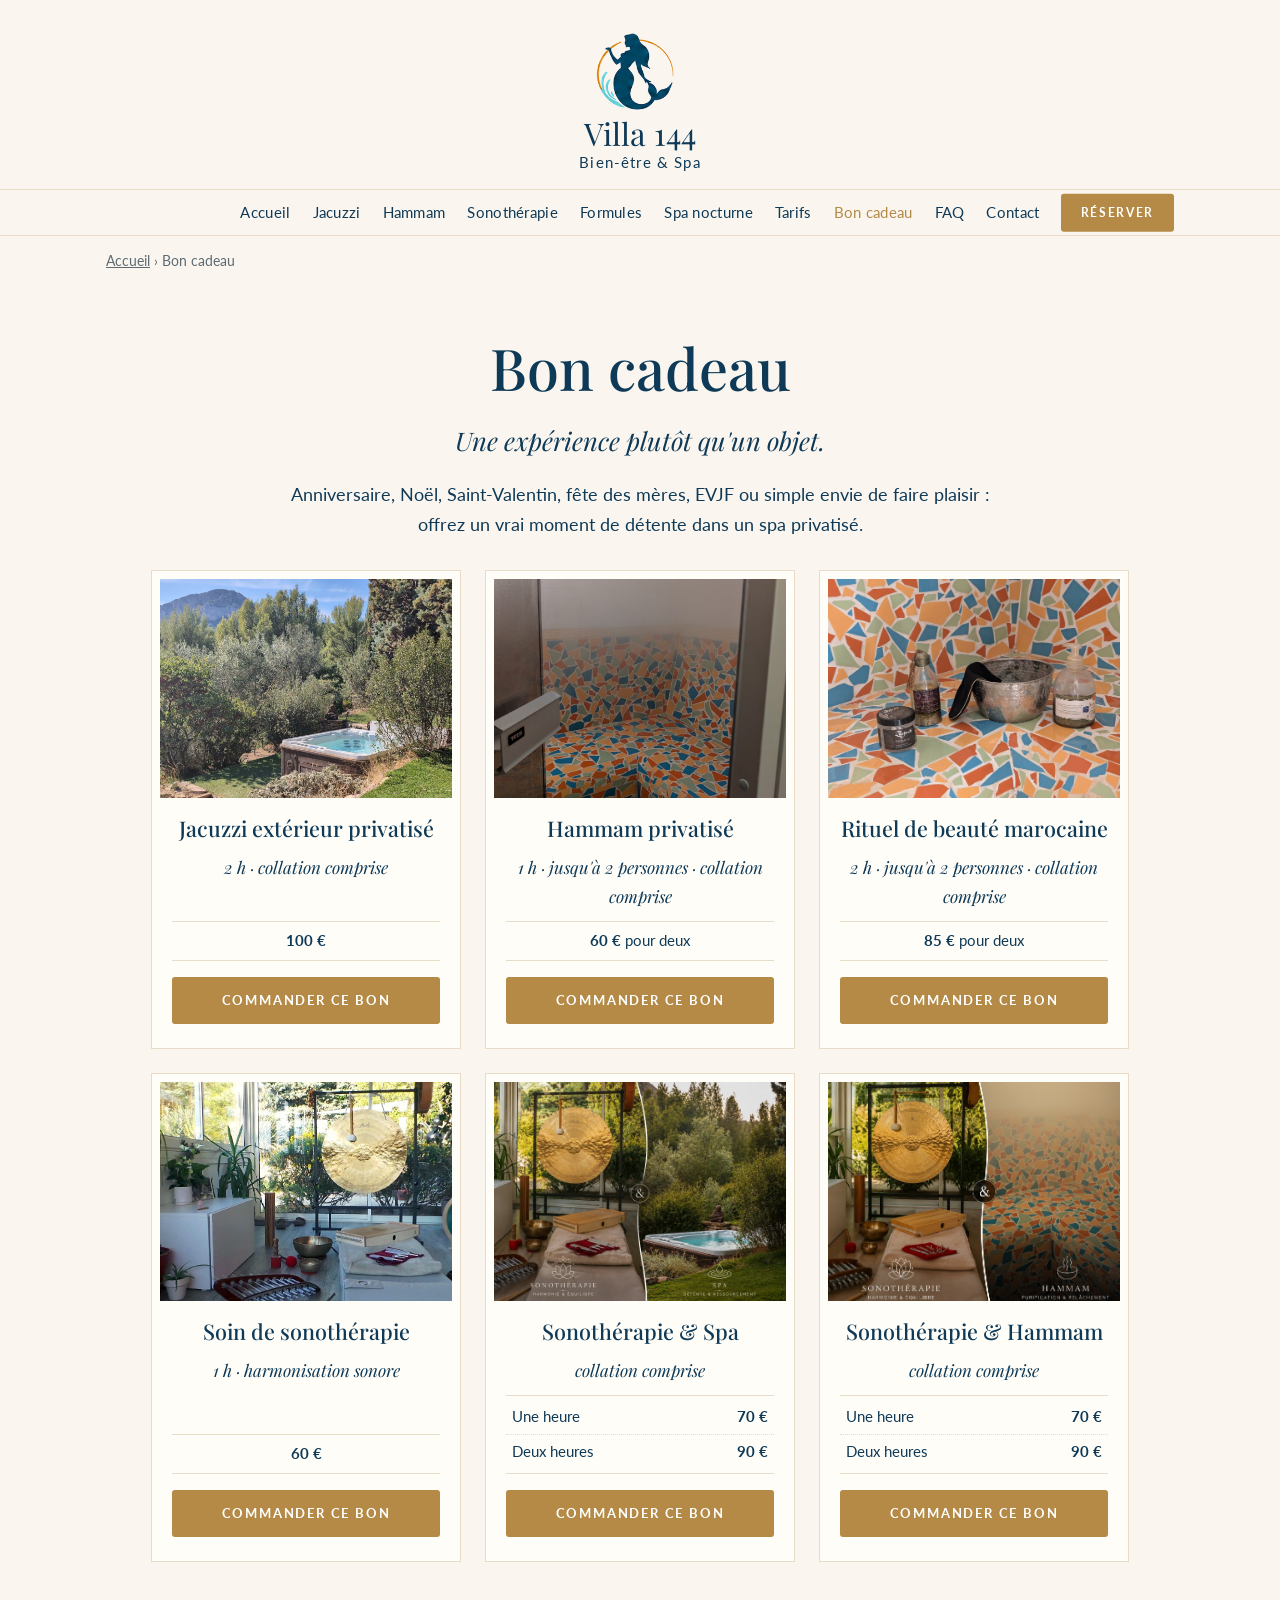
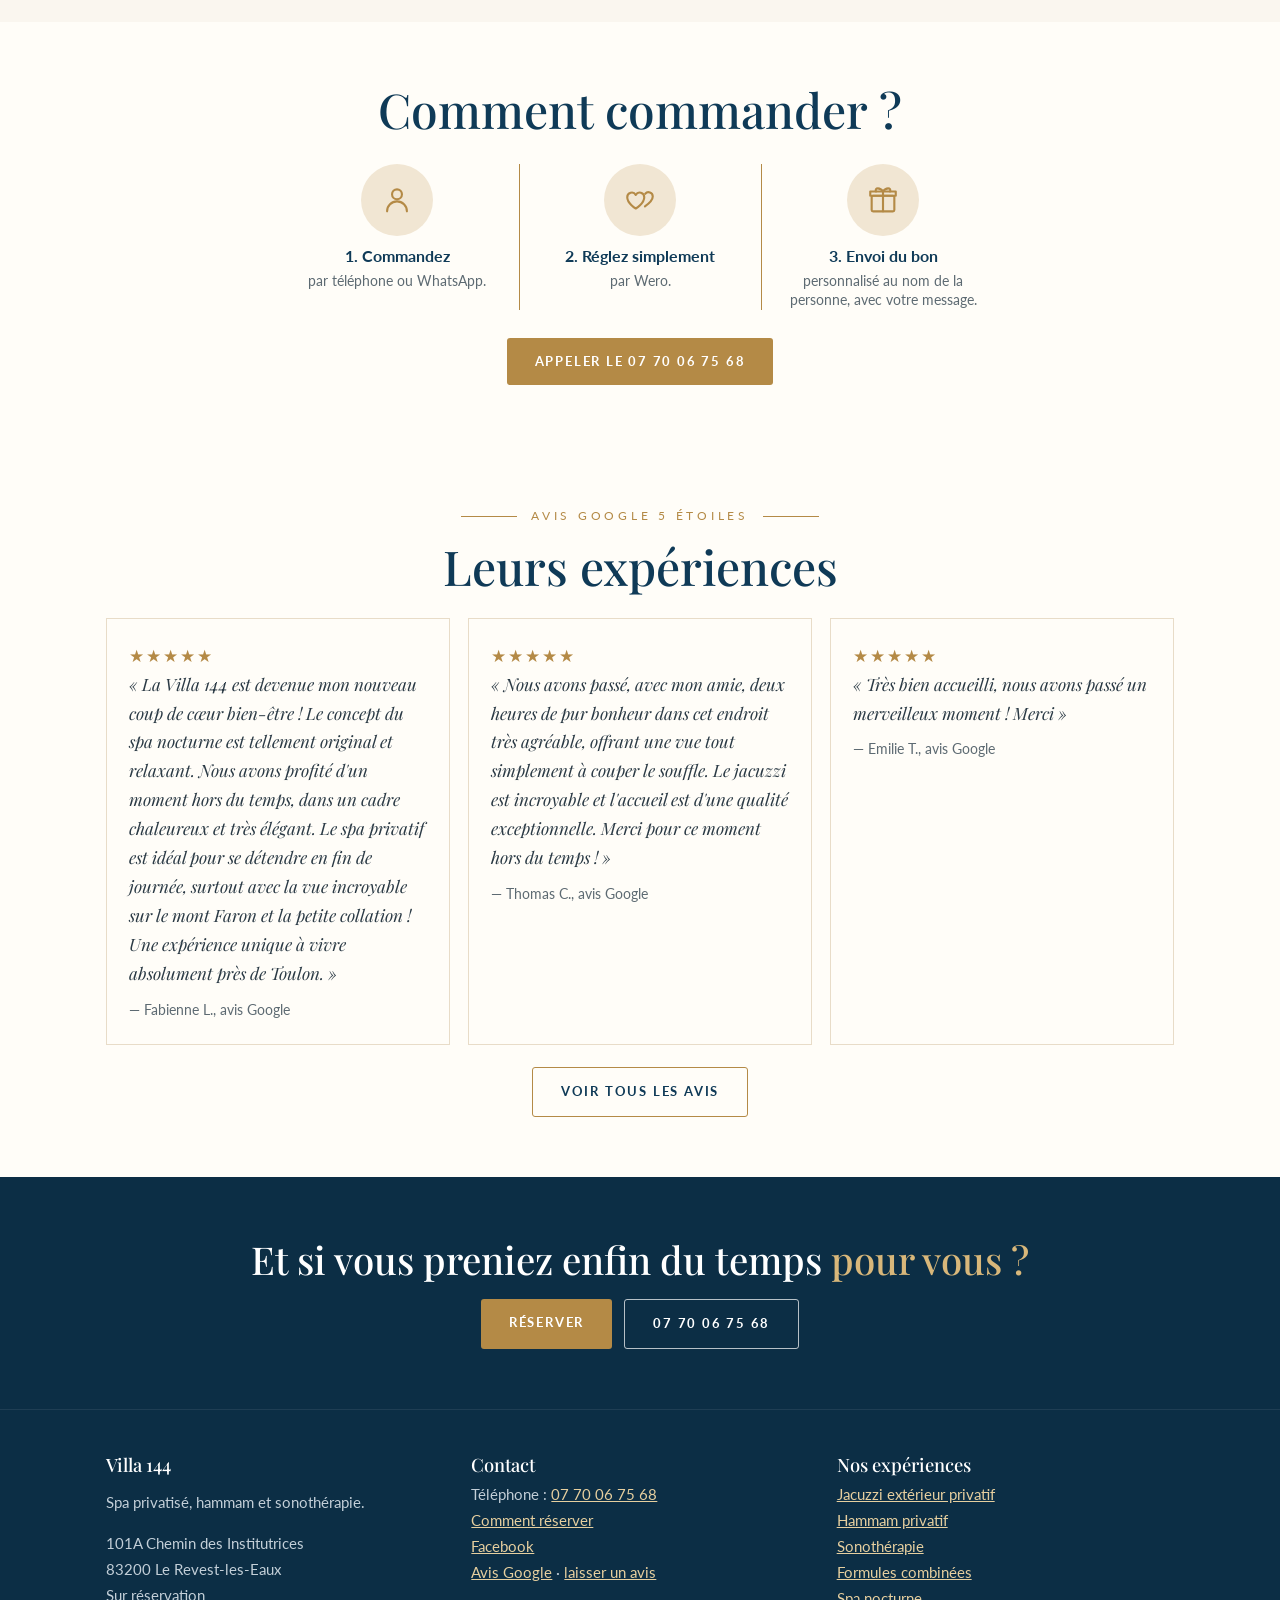
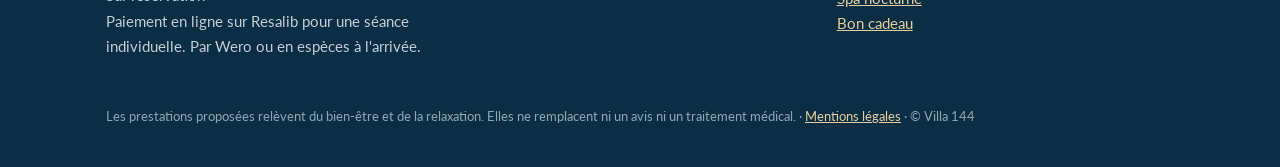
==== bons-cadeaux.html @ b460f34f "Add files via upload" ====
<!doctype html>
<html lang="fr">
<head>
<meta charset="utf-8">
<meta name="viewport" content="width=device-width, initial-scale=1">
<title>Bon cadeau spa privatif, jacuzzi & sonothérapie près de Toulon | Villa 144</title>
<meta name="description" content="Offrez un bon cadeau Villa 144 près de Toulon : jacuzzi privatisé 100 €, hammam 60 €, rituel de beauté marocaine 85 €, soin de sonothérapie 60 €, formules sonothérapie et spa ou hammam 70 € et 90 €. Idéal pour un anniversaire, Noël, la fête des mères ou un EVJF.">
<link rel="canonical" href="https://www.villa144.com/bons-cadeaux.html">
<meta property="og:type" content="website">
<meta property="og:locale" content="fr_FR">
<meta property="og:site_name" content="Villa 144">
<meta property="og:title" content="Bon cadeau spa privatif, jacuzzi & sonothérapie près de Toulon | Villa 144">
<meta property="og:description" content="Offrez un bon cadeau Villa 144 près de Toulon : jacuzzi privatisé 100 €, hammam 60 €, rituel de beauté marocaine 85 €, soin de sonothérapie 60 €, formules sonothérapie et spa ou hammam 70 € et 90 €. Idéal pour un anniversaire, Noël, la fête des mères ou un EVJF.">
<meta property="og:url" content="https://www.villa144.com/bons-cadeaux.html">
<meta property="og:image" content="https://www.villa144.com/jacuzzi-jardin-revest-les-eaux.jpg">
<link rel="icon" type="image/png" href="/logo-villa144.png">
<link rel="preconnect" href="https://fonts.googleapis.com">
<link rel="preconnect" href="https://fonts.gstatic.com" crossorigin>
<link href="https://fonts.googleapis.com/css2?family=Lato:wght@400;700&family=Playfair+Display:ital,wght@0,500;1,500&display=swap" rel="stylesheet">
<link rel="stylesheet" href="/style.css?v=5">
<script type="application/ld+json">
{
 "@type": "DaySpa",
 "@id": "https://www.villa144.com/#villa144",
 "name": "Villa 144",
 "alternateName": "Villa 144 Bien-être & Spa",
 "url": "https://www.villa144.com/",
 "logo": "https://www.villa144.com/logo-villa144.png",
 "image": [
  "https://www.villa144.com/jacuzzi-jardin-revest-les-eaux.jpg",
  "https://www.villa144.com/jacuzzi-exterieur-soleil.jpg",
  "https://www.villa144.com/spa-nocturne-tombee-de-la-nuit.jpg",
  "https://www.villa144.com/sonotherapie-bols-tibetains-gong-cristal.jpg",
  "https://www.villa144.com/hammam-ambiance-orientale-tajine.jpg"
 ],
 "description": "Spa privatisé près de Toulon : jacuzzi extérieur (jusqu'à 4 personnes), hammam (jusqu'à 2 personnes) et sonothérapie au Revest-les-Eaux, dans un jardin avec vue sur le mont Faron.",
 "telephone": "+33770067568",
 "priceRange": "60 € - 100 €",
 "paymentAccepted": "Carte bancaire (paiement en ligne via Resalib), Wero, Espèces",
 "currenciesAccepted": "EUR",
 "address": {
  "@type": "PostalAddress",
  "streetAddress": "101A Chemin des Institutrices",
  "addressLocality": "Le Revest-les-Eaux",
  "postalCode": "83200",
  "addressRegion": "Var",
  "addressCountry": "FR"
 },
 "areaServed": [
  "Le Revest-les-Eaux",
  "Toulon",
  "La Valette-du-Var",
  "La Garde",
  "La Seyne-sur-Mer",
  "Six-Fours-les-Plages",
  "Hyères",
  "Var"
 ],
 "founder": {
  "@type": "Person",
  "name": "Aline Thierry",
  "jobTitle": "Praticienne en sonothérapie"
 },
 "sameAs": [
  "https://www.resalib.fr/praticien/130999-aline-thierry-spa-le-revest-les-eaux",
  "https://www.facebook.com/villa144.var"
 ],
 "amenityFeature": [
  {
   "@type": "LocationFeatureSpecification",
   "name": "Jacuzzi extérieur privatif",
   "value": true
  },
  {
   "@type": "LocationFeatureSpecification",
   "name": "Hammam privatif",
   "value": true
  },
  {
   "@type": "LocationFeatureSpecification",
   "name": "Collation incluse",
   "value": true
  }
 ],
 "@context": "https://schema.org"
}
</script>
<script type="application/ld+json">
{
 "@context": "https://schema.org",
 "@type": "BreadcrumbList",
 "itemListElement": [
  {
   "@type": "ListItem",
   "position": 1,
   "name": "Accueil",
   "item": "https://www.villa144.com/"
  },
  {
   "@type": "ListItem",
   "position": 2,
   "name": "Bon cadeau",
   "item": "https://www.villa144.com/bons-cadeaux.html"
  }
 ]
}
</script>
</head>
<body>
<header class="site-header">
  <a class="brand" href="/"><img src="/logo-villa144.png" alt="Logo Villa 144" width="62" height="66"><span>Villa 144</span><small>Bien-être &amp; Spa</small></a>
</header>
<nav class="navbar" aria-label="Menu principal">
  <div class="wrap">
    <button class="menu-toggle" aria-expanded="false" aria-controls="menu">Menu</button>
    <ul class="menu" id="menu">
<li><a href="/">Accueil</a></li>
<li><a href="spa-privatif-jacuzzi-toulon.html">Jacuzzi</a></li>
<li><a href="hammam-privatif-toulon.html">Hammam</a></li>
<li><a href="sonotherapie-toulon.html">Sonothérapie</a></li>
<li><a href="formules-sonotherapie-spa.html">Formules</a></li>
<li><a href="spa-nocturne-toulon.html">Spa nocturne</a></li>
<li><a href="tarifs.html">Tarifs</a></li>
<li><a href="bons-cadeaux.html" aria-current="page">Bon cadeau</a></li>
<li><a href="faq.html">FAQ</a></li>
<li><a href="contact.html">Contact</a></li>
    </ul>
    <a class="btn nav-resa" href="contact.html#reservation">Réserver</a>
  </div>
</nav>
<div class="wrap breadcrumb"><a href="/">Accueil</a> › Bon cadeau</div>
<main>

<section>
  <div class="wrap center">
    <h1>Bon cadeau</h1>
    <p class="tagline">Une expérience plutôt qu'un objet.</p>
    <p class="lead">Anniversaire, Noël, Saint-Valentin, fête des mères, EVJF ou simple envie de faire plaisir : offrez un vrai moment de détente dans un spa privatisé.</p>
    <div class="gifts">
      <article class="card"><div class="img"><img src="jacuzzi-nature-mont-faron.jpg" alt="Bon cadeau Jacuzzi extérieur privatisé – Villa 144" loading="lazy" width="1500" height="844"></div>
        <div class="body"><h3>Jacuzzi extérieur privatisé</h3><p class="tag">2 h · collation comprise</p><div class="meta"><b>100 €</b></div><a class="btn" href="tel:+33770067568">Commander ce bon</a></div></article>
<article class="card"><div class="img"><img src="hammam-banc-mosaique-net.jpg" alt="Bon cadeau Hammam privatisé – Villa 144" loading="lazy" width="900" height="1200"></div>
        <div class="body"><h3>Hammam privatisé</h3><p class="tag">1 h · jusqu'à 2 personnes · collation comprise</p><div class="meta"><b>60 €</b> pour deux</div><a class="btn" href="tel:+33770067568">Commander ce bon</a></div></article>
<article class="card"><div class="img"><img src="hammam-rituel-beaute-mosaique.jpg" alt="Bon cadeau Rituel de beauté marocaine – Villa 144" loading="lazy" width="1400" height="1054"></div>
        <div class="body"><h3>Rituel de beauté marocaine</h3><p class="tag">2 h · jusqu'à 2 personnes · collation comprise</p><div class="meta"><b>85 €</b> pour deux</div><a class="btn" href="tel:+33770067568">Commander ce bon</a></div></article>
<article class="card"><div class="img"><img src="sonotherapie-instruments-gong-bols-toulon.jpg" alt="Bon cadeau Soin de sonothérapie – Villa 144" loading="lazy" width="995" height="584"></div>
        <div class="body"><h3>Soin de sonothérapie</h3><p class="tag">1 h · harmonisation sonore</p><div class="meta"><b>60 €</b></div><a class="btn" href="tel:+33770067568">Commander ce bon</a></div></article>
<article class="card"><div class="img"><img src="formule-sonotherapie-spa.jpg" alt="Bon cadeau Sonothérapie &amp; Spa – Villa 144" loading="lazy" width="1536" height="1024"></div>
        <div class="body"><h3>Sonothérapie &amp; Spa</h3><p class="tag">collation comprise</p><div class="gprice"><div><span>Une heure</span><b>70 €</b></div><div><span>Deux heures</span><b>90 €</b></div></div><a class="btn" href="tel:+33770067568">Commander ce bon</a></div></article>
<article class="card"><div class="img"><img src="formule-sonotherapie-hammam-mosaique.jpg" alt="Bon cadeau Sonothérapie &amp; Hammam – Villa 144" loading="lazy" width="1282" height="1024"></div>
        <div class="body"><h3>Sonothérapie &amp; Hammam</h3><p class="tag">collation comprise</p><div class="gprice"><div><span>Une heure</span><b>70 €</b></div><div><span>Deux heures</span><b>90 €</b></div></div><a class="btn" href="tel:+33770067568">Commander ce bon</a></div></article>
    </div>
  </div>
</section>
<section class="paper">
  <div class="wrap narrow center">
    <h2>Comment commander ?</h2>
    <div class="icons n3"><div><span class="ico"><svg viewBox="0 0 24 24" aria-hidden="true"><circle cx="12" cy="8" r="3.5"/><path d="M5 20a7 7 0 0 1 14 0"/></svg></span><b>1. Commandez</b><p>par téléphone ou WhatsApp.</p></div><div><span class="ico"><svg viewBox="0 0 24 24" aria-hidden="true"><path d="M9 18s-6-3.6-6-8a3.2 3.2 0 0 1 6-1.6A3.2 3.2 0 0 1 15 10c0 4.4-6 8-6 8z"/><path d="M15.5 16.5c2.5-1.8 5.5-4.2 5.5-7a3 3 0 0 0-5.3-1.9"/></svg></span><b>2. Réglez simplement</b><p>par Wero.</p></div><div><span class="ico"><svg viewBox="0 0 24 24" aria-hidden="true"><rect x="4" y="9" width="16" height="11" rx="1"/><path d="M3 9h18v-3H3zM12 6v14"/><path d="M12 6c-2-3-6-3-5 0M12 6c2-3 6-3 5 0"/></svg></span><b>3. Envoi du bon</b><p>personnalisé au nom de la personne, avec votre message.</p></div></div>
    <div class="actions" style="justify-content:center;margin-top:28px"><a class="btn" href="tel:+33770067568">Appeler le 07 70 06 75 68</a></div>
  </div>
</section>

<section class="paper">
  <div class="wrap center">
    <span class="eyebrow">Avis Google 5 étoiles</span>
    <h2 class="h2-one">Leurs expériences</h2>
    <div class="reviews" style="margin-top:24px;text-align:left">
<blockquote class="review"><div class="stars" aria-label="5 étoiles sur 5">★★★★★</div>« La Villa 144 est devenue mon nouveau coup de cœur bien-être ! Le concept du spa nocturne est tellement original et relaxant. Nous avons profité d'un moment hors du temps, dans un cadre chaleureux et très élégant. Le spa privatif est idéal pour se détendre en fin de journée, surtout avec la vue incroyable sur le mont Faron et la petite collation ! Une expérience unique à vivre absolument près de Toulon. »<cite>— Fabienne L., avis Google</cite></blockquote>
<blockquote class="review"><div class="stars" aria-label="5 étoiles sur 5">★★★★★</div>« Nous avons passé, avec mon amie, deux heures de pur bonheur dans cet endroit très agréable, offrant une vue tout simplement à couper le souffle. Le jacuzzi est incroyable et l'accueil est d'une qualité exceptionnelle. Merci pour ce moment hors du temps ! »<cite>— Thomas C., avis Google</cite></blockquote>
<blockquote class="review"><div class="stars" aria-label="5 étoiles sur 5">★★★★★</div>« Très bien accueilli, nous avons passé un merveilleux moment ! Merci »<cite>— Emilie T., avis Google</cite></blockquote>
    </div>
    <div class="actions" style="justify-content:center;margin-top:22px"><a class="btn outline" href="https://www.google.com/search?q=Villa+144+Le+Revest-les-Eaux+avis">Voir tous les avis</a></div>
  </div>
</section>

</main>
<section class="cta-band">
  <div class="wrap center">
    <h2>Et si vous preniez enfin du temps <em>pour vous ?</em></h2>
    <div class="actions" style="justify-content:center;margin-top:18px">
      <a class="btn" href="contact.html#reservation">Réserver</a>
      <a class="btn light" href="tel:+33770067568">07 70 06 75 68</a>
    </div>
  </div>
</section>
<footer>
  <div class="wrap">
    <div class="cols">
      <div>
        <h3>Villa 144</h3>
        <p>Spa privatisé, hammam et sonothérapie.</p>
        <p>101A Chemin des Institutrices<br>83200 Le Revest-les-Eaux<br>Sur réservation<br>Paiement en ligne sur Resalib pour une séance individuelle. Par Wero ou en espèces à l'arrivée.</p>
      </div>
      <div>
        <h3>Contact</h3>
        <ul>
          <li>Téléphone : <a href="tel:+33770067568">07 70 06 75 68</a></li>
          <li><a href="contact.html#reservation">Comment réserver</a></li>
          <li><a href="https://www.facebook.com/villa144.var">Facebook</a></li>
          <li><a href="https://www.google.com/search?q=Villa+144+Le+Revest-les-Eaux+avis">Avis Google</a> · <a href="https://g.page/r/CYbfHv7cvmc7EBM/review">laisser un avis</a></li>
        </ul>
      </div>
      <div>
        <h3>Nos expériences</h3>
        <ul>
          <li><a href="spa-privatif-jacuzzi-toulon.html">Jacuzzi extérieur privatif</a></li>
          <li><a href="hammam-privatif-toulon.html">Hammam privatif</a></li>
          <li><a href="sonotherapie-toulon.html">Sonothérapie</a></li>
          <li><a href="formules-sonotherapie-spa.html">Formules combinées</a></li>
          <li><a href="spa-nocturne-toulon.html">Spa nocturne</a></li>
          <li><a href="bons-cadeaux.html">Bon cadeau</a></li>
        </ul>
      </div>
    </div>
    <p class="legal">Les prestations proposées relèvent du bien-être et de la relaxation. Elles ne remplacent ni un avis ni un traitement médical. · <a href="mentions-legales.html">Mentions légales</a> · © Villa 144</p>
  </div>
</footer>
<div class="mobile-bar" style="grid-template-columns:1fr 1fr 1fr"><a class="resa" href="contact.html#reservation">Réserver</a><a class="tel" href="tel:+33770067568">Appeler</a><a class="wa" href="https://wa.me/33770067568?text=Bonjour%2C%20je%20souhaite%20des%20informations%20sur%20Villa%20144." style="background:#1f9d55;color:#fff">WhatsApp</a></div>
<script>
  var t = document.querySelector('.menu-toggle'), m = document.getElementById('menu');
  t.addEventListener('click', function () { var o = m.classList.toggle('open'); t.setAttribute('aria-expanded', o); });
  var els = document.querySelectorAll('main section > .wrap');
  if ('IntersectionObserver' in window) {
    var io = new IntersectionObserver(function (es) { es.forEach(function (e) { if (e.isIntersecting) { e.target.classList.add('visible'); io.unobserve(e.target); } }); }, { threshold: .12 });
    els.forEach(function (el, i) { if (i > 0) { el.classList.add('reveal'); io.observe(el); } });
  }
</script>
</body>
</html>
---- style.css ----
:root {
  --navy: #0f3a57;
  --navy-deep: #0c2e45;
  --green: #163d34;
  --gold: #b48a46;
  --gold-light: #d8b77a;
  --beige: #f1e6d3;
  --cream: #faf6ef;
  --paper: #fffdf8;
  --text: #2b3a45;
  --muted: #5d6a72;
  --line: #e8dcc8;
  --serif: "Playfair Display", Georgia, "Times New Roman", serif;
  --sans: "Lato", system-ui, -apple-system, "Segoe UI", sans-serif;
}
* { box-sizing: border-box; }
html { scroll-behavior: smooth; }
body { margin: 0; background: var(--cream); color: var(--text); font-family: var(--sans); font-size: 17px; line-height: 1.7; }
img, video { max-width: 100%; height: auto; display: block; }
a { color: var(--navy); }
.wrap { max-width: 1100px; margin: 0 auto; padding: 0 16px; }
.narrow { max-width: 760px; }
.center { text-align: center; }
.center .actions { justify-content: center; }

/* ---------- En-tête : logo centré façon maquette ---------- */
.site-header { background: var(--cream); padding-top: 18px; }
.brand { display: flex; flex-direction: column; align-items: center; text-decoration: none; color: var(--navy); }
.brand img { width: 62px; height: 66px; }
.brand span { font-family: var(--serif); font-size: 1.5rem; line-height: 1.1; margin-top: 2px; }
.brand small { font-size: .78rem; color: var(--navy); letter-spacing: .04em; }
.navbar { border-top: 1px solid var(--line); border-bottom: 1px solid var(--line); margin-top: 14px; background: var(--cream); position: sticky; top: 0; z-index: 10; }
.navbar .wrap { display: flex; align-items: center; justify-content: center; gap: 16px; position: relative; }
.menu { display: flex; flex-wrap: wrap; justify-content: center; gap: 2px 22px; list-style: none; margin: 0; padding: 10px 0; font-size: .92rem; letter-spacing: .02em; }
.menu a { text-decoration: none; color: var(--navy); }
.menu a:hover, .menu a[aria-current] { color: var(--gold); }
.menu-toggle { display: none; }
@media (max-width: 860px) {
  .menu-toggle { display: inline-flex; align-items: center; gap: 10px; margin: 10px 0; background: var(--navy); border: 0; border-radius: 30px; padding: 12px 30px; font-family: var(--sans); font-size: 1.05rem; font-weight: 700; letter-spacing: .14em; text-transform: uppercase; color: #fff; cursor: pointer; }
  .menu-toggle::before { content: "\2630"; font-size: 1.2rem; letter-spacing: 0; }
  .menu { display: none; position: absolute; left: 0; right: 0; top: 100%; background: var(--paper); flex-direction: column; align-items: center; padding: 12px 16px 18px; border-bottom: 1px solid var(--line); }
  .menu.open { display: flex; }
}

/* ---------- Boutons ---------- */
.btn { display: inline-block; background: var(--gold); color: #fff; text-decoration: none; padding: 13px 28px; border-radius: 3px; letter-spacing: .14em; text-transform: uppercase; font-size: .8rem; font-weight: 700; }
.btn:hover { background: #9d773a; }
.btn.outline { background: transparent; color: var(--navy); border: 1px solid var(--gold); }
.btn.outline:hover { background: var(--gold); color: #fff; }
.btn.light { background: transparent; color: #fff; border: 1px solid rgba(255,255,255,.7); }
.actions { display: flex; flex-wrap: wrap; gap: 12px; margin-top: 8px; }

/* ---------- Titres ---------- */
h1, h2, h3 { font-family: var(--serif); color: var(--navy); font-weight: 500; line-height: 1.15; margin: 0 0 .4em; }
h1 { font-size: clamp(2.1rem, 5.6vw, 3.6rem); }
h2 { font-size: clamp(1.8rem, 4.4vw, 3rem); }
h3 { font-size: 1.35rem; }
.eyebrow { display: inline-flex; align-items: center; gap: 14px; color: var(--gold); font-size: .78rem; letter-spacing: .3em; text-transform: uppercase; margin-bottom: 12px; }
.center .eyebrow::before, .center .eyebrow::after { content: ""; width: 56px; height: 1px; background: var(--gold); }
.tagline { font-family: var(--serif); font-style: italic; color: var(--navy); font-size: clamp(1.2rem, 2.6vw, 1.6rem); margin: -4px 0 18px; }
.lead { font-size: 1.1rem; color: var(--navy); }
.center .lead, .center > p { margin-left: auto; margin-right: auto; max-width: 720px; }

/* ---------- Bandeau de faits (2 h • jusqu'à 4 pers. • ...) ---------- */
.facts { display: flex; flex-wrap: wrap; justify-content: center; gap: 4px 0; border-top: 1px solid var(--gold); border-bottom: 1px solid var(--gold); padding: 12px 0; margin: 22px auto; max-width: 720px; color: var(--navy); font-size: 1.05rem; }
.facts span { padding: 0 16px; position: relative; }
.facts span + span::before { content: ""; position: absolute; left: -3px; top: 50%; width: 6px; height: 6px; border-radius: 50%; background: var(--gold); transform: translateY(-50%); }
.facts .price { font-weight: 700; }

/* ---------- Icônes dans des ronds beiges ---------- */
.icons { display: grid; grid-template-columns: repeat(auto-fit, minmax(150px, 1fr)); gap: 18px 0; max-width: 880px; margin: 26px auto 0; text-align: center; }
.icons > div { padding: 0 14px; color: var(--navy); font-size: .98rem; line-height: 1.35; }
.icons > div + div { border-left: 1px solid var(--gold); }
.icons .ico { width: 72px; height: 72px; border-radius: 50%; background: var(--beige); display: grid; place-items: center; margin: 0 auto 10px; }
.icons svg { width: 34px; height: 34px; stroke: var(--gold); fill: none; stroke-width: 1.5; stroke-linecap: round; stroke-linejoin: round; }
.icons p { margin: 4px 0 0; color: var(--muted); font-size: .9rem; }
@media (max-width: 600px) { .icons { grid-template-columns: 1fr 1fr; } .icons > div + div { border-left: 0; } }

/* ---------- Sections ---------- */
section { padding: 72px 0; position: relative; overflow: hidden; }
.paper { background: var(--paper); }

/* ---------- Cadres photo ---------- */
.frame { border: 1px solid var(--gold); padding: 7px; background: var(--paper); }
.frame img, .frame video { width: 100%; }
.arch { position: relative; padding: 10px; }
.arch img { border-radius: 999px 999px 6px 6px; width: 100%; aspect-ratio: 3/4; object-fit: cover; }
.arch::before { content: ""; position: absolute; inset: 0; border: 1px solid var(--gold); border-radius: 999px 999px 10px 10px; pointer-events: none; }
.oval { position: relative; max-width: 980px; margin: 40px auto 0; }
.oval img { width: 100%; aspect-ratio: 16/8; object-fit: cover; border-radius: 50% / 50%; }
.oval::before { content: ""; position: absolute; inset: -12px; border: 1px solid var(--gold); border-radius: 50% / 50%; pointer-events: none; }
@media (max-width: 700px) { .oval img { aspect-ratio: 4/3; border-radius: 40% / 30%; } .oval::before { border-radius: 40% / 30%; } }

.split { display: grid; grid-template-columns: 1fr 1fr; gap: 56px; align-items: center; }
.split.reverse > :first-child { order: 2; }
@media (max-width: 820px) { .split { grid-template-columns: 1fr; gap: 28px; } .split.reverse > :first-child { order: 0; } }

/* ---------- Bloc expérience (comme les panneaux Canva) ---------- */
.offer { text-align: center; }
.offer .media { max-width: 820px; margin: 30px auto 0; }

/* ---------- Cartes ---------- */
.cards { display: grid; grid-template-columns: repeat(auto-fit, minmax(240px, 1fr)); gap: 24px; }
.card { background: var(--paper); border: 1px solid var(--line); display: flex; flex-direction: column; text-align: center; }
.card .img { padding: 8px 8px 0; }
.card img { width: 100%; aspect-ratio: 4/3; object-fit: cover; }
.card .body { padding: 18px 20px 24px; display: flex; flex-direction: column; flex: 1; }
.card h3 { margin-bottom: 2px; }
.card .tag { font-family: var(--serif); font-style: italic; color: var(--navy); margin: 0 0 10px; }
.card .meta { color: var(--navy); border-top: 1px solid var(--line); border-bottom: 1px solid var(--line); padding: 6px 0; margin: auto 0 16px; font-size: .95rem; }
.gallery .frame img, .gallery .frame video { aspect-ratio: 3/4; object-fit: cover; }

/* ---------- Tarifs ---------- */
table.prices { width: 100%; border-collapse: collapse; background: var(--paper); border: 1px solid var(--line); }
.prices th, .prices td { text-align: left; padding: 14px 16px; border-bottom: 1px solid var(--line); }
.prices th { font-family: var(--serif); font-weight: 500; color: var(--navy); background: var(--beige); }
.prices td.p { white-space: nowrap; font-weight: 700; color: var(--navy); }
@media (max-width: 600px) { .prices thead { display: none; } .prices tr { display: block; border-bottom: 1px solid var(--line); padding: 10px 0; } .prices td { display: block; border: 0; padding: 2px 14px; } }

/* ---------- Occasions ---------- */
.occasions { display: grid; grid-template-columns: repeat(auto-fit, minmax(200px, 1fr)); gap: 20px; text-align: center; }
.occasions h3 { font-size: 1.3rem; margin: 6px 0 2px; }
.occasions p { margin: 0; color: var(--muted); }

/* ---------- Liste collation ---------- */
ul.check { list-style: none; padding: 0; }
ul.check li { padding-left: 28px; position: relative; margin-bottom: 8px; }
ul.check li::before { content: ""; position: absolute; left: 4px; top: .7em; width: 8px; height: 8px; border-radius: 50%; background: var(--gold); }

/* ---------- Sections sombres ---------- */
.dark { background: var(--green); color: #e6ece6; }
.dark h1, .dark h2, .dark h3, .dark .tagline { color: #fff; }
.dark .eyebrow { color: var(--gold-light); }
.dark .center .eyebrow::before, .dark .center .eyebrow::after { background: var(--gold-light); }
.dark .facts { color: #fff; border-color: var(--gold-light); }
.dark .frame { background: transparent; border-color: var(--gold-light); }

/* ---------- Avis / FAQ ---------- */
.reviews { display: grid; grid-template-columns: repeat(auto-fit, minmax(260px, 1fr)); gap: 18px; }
.review { background: var(--paper); border: 1px solid var(--line); padding: 22px; margin: 0; font-family: var(--serif); font-style: italic; }
.review .stars { color: var(--gold); font-style: normal; letter-spacing: 2px; }
.review cite { display: block; margin-top: 10px; font-family: var(--sans); font-style: normal; color: var(--muted); font-size: .9rem; }
details { background: var(--paper); border: 1px solid var(--line); padding: 16px 20px; margin-bottom: 10px; text-align: left; }
summary { cursor: pointer; font-family: var(--serif); font-size: 1.12rem; color: var(--navy); }
details p { margin: 10px 0 0; }

.breadcrumb { font-size: .85rem; color: var(--muted); padding-top: 14px; }
.breadcrumb a { color: var(--muted); }

/* ---------- Bandeau final + pied de page ---------- */
.cta-band { background: var(--navy-deep); color: #dfe7ee; }
.cta-band h2 { color: #fff; }
.cta-band h2 em { color: var(--gold-light); font-style: normal; }
footer { background: var(--navy-deep); color: #c3cfd8; padding: 44px 0 26px; font-size: .95rem; border-top: 1px solid rgba(255,255,255,.08); }
footer a { color: #e6cf9f; }
footer .cols { display: grid; grid-template-columns: repeat(auto-fit, minmax(220px, 1fr)); gap: 28px; }
footer h3 { color: #fff; font-size: 1.15rem; }
footer ul { list-style: none; padding: 0; margin: 0; }
footer .legal { margin-top: 30px; font-size: .82rem; color: #93a5b3; }
.note { font-size: .85rem; color: var(--muted); }

/* ---------- Barre de réservation fixe sur mobile ---------- */
.mobile-bar { display: none; }
@media (max-width: 760px) {
  .mobile-bar { display: grid; grid-template-columns: 1fr 1fr; position: fixed; left: 0; right: 0; bottom: 0; z-index: 20; box-shadow: 0 -4px 18px rgba(12,46,69,.18); }
  .mobile-bar a { text-align: center; padding: 15px 8px; font-weight: 700; letter-spacing: .1em; text-transform: uppercase; font-size: .8rem; text-decoration: none; }
  .mobile-bar .resa { background: var(--gold); color: #fff; }
  .mobile-bar .tel { background: var(--navy-deep); color: #fff; }
  body { padding-bottom: 52px; }
}

/* ---------- Badge prix ---------- */
.from { display: inline-block; background: var(--beige); color: var(--navy); border-radius: 30px; padding: 4px 14px; font-size: .9rem; margin-bottom: 14px; }
.from b { color: var(--gold); }

/* Liste des instruments de sonothérapie */
.instruments { display: grid; grid-template-columns: repeat(auto-fit, minmax(230px, 1fr)); gap: 16px; text-align: left; }
.instr { background: var(--paper); border: 1px solid var(--line); border-top: 2px solid var(--gold); padding: 18px 20px; }
.instr h3 { font-size: 1.15rem; margin-bottom: 4px; }
.instr p { margin: 0; color: var(--muted); font-size: .95rem; }

/* ---------- Finitions : apparition douce et zoom des photos ---------- */
.card .img { overflow: hidden; }
.card img { transition: transform .6s ease; }
.card:hover img { transform: scale(1.04); }
.card { transition: box-shadow .3s ease, transform .3s ease; }
.card:hover { box-shadow: 0 14px 30px rgba(12,46,69,.10); transform: translateY(-3px); }
.reveal { opacity: 0; transform: translateY(18px); transition: opacity .8s ease, transform .8s ease; }
.reveal.visible { opacity: 1; transform: none; }
@media (prefers-reduced-motion: reduce) { .reveal { opacity: 1; transform: none; transition: none; } .card img, .card { transition: none; } }

/* Liste de prix façon carte de spa */
.plist { border-top: 1px solid var(--gold); margin: 20px 0 22px; }
.plist > div { display: flex; justify-content: space-between; align-items: baseline; gap: 16px; padding: 12px 0; border-bottom: 1px solid var(--gold); color: var(--navy); }
.plist span b { font-family: var(--serif); font-weight: 500; font-size: 1.15rem; }
.plist small { display: block; color: var(--muted); font-size: .92rem; }
.plist > div > b { white-space: nowrap; font-size: 1.1rem; }

/* Photos de collation */
.coll-photos { display: grid; gap: 16px; }

/* Étapes numérotées */
.steps { display: grid; grid-template-columns: repeat(auto-fit, minmax(210px, 1fr)); gap: 28px; margin-top: 30px; text-align: left; }
.steps .num { display: block; font-family: var(--serif); font-size: 2.4rem; color: var(--gold); line-height: 1; margin-bottom: 10px; }
.steps h3 { font-size: 1.2rem; margin-bottom: 6px; padding-top: 10px; border-top: 1px solid var(--gold); }
.steps p { margin: 0; color: var(--muted); font-size: .97rem; }

/* Deux colonnes aigus / graves */
.duo { display: grid; grid-template-columns: 1fr 1fr; gap: 28px; margin-top: 28px; text-align: left; }
.duo > div { background: var(--paper); border: 1px solid var(--line); border-top: 2px solid var(--gold); padding: 24px 26px; }
.duo h3 { margin-bottom: 0; }
.duo .tag { font-family: var(--serif); font-style: italic; color: var(--gold); margin: 2px 0 12px; }
.duo ul { list-style: none; padding: 0; margin: 0; }
.duo li { padding: 9px 0; border-bottom: 1px solid var(--line); color: var(--muted); font-size: .97rem; }
.duo li:last-child { border-bottom: 0; }
.duo li b { color: var(--navy); font-weight: 700; }
@media (max-width: 760px) { .duo { grid-template-columns: 1fr; } }

/* Photos des occasions */
.occ-photos { display: grid; grid-template-columns: 1fr 1fr; gap: 20px; max-width: 760px; margin: 36px auto 0; }
.occ-photos img { aspect-ratio: 4/5; object-fit: cover; }

.oval + .icons { margin-top: 44px; }

/* Pictogrammes sur une seule ligne, aussi sur téléphone */
.media + .icons { margin-top: 36px; }
@media (max-width: 600px) {
  .icons.n3 { grid-template-columns: repeat(3, 1fr); }
  .icons.n4 { grid-template-columns: repeat(4, 1fr); }
  .icons.n3 > div + div, .icons.n4 > div + div { border-left: 1px solid var(--gold); }
  .icons.n3 > div, .icons.n4 > div { padding: 0 6px; font-size: .82rem; }
  .icons.n3 .ico, .icons.n4 .ico { width: 54px; height: 54px; }
  .icons.n3 svg, .icons.n4 svg { width: 26px; height: 26px; }
  .icons.n4 p, .icons.n3 p { font-size: .78rem; }
}

/* Infos clés : durée / personnes / tarif */
.keyinfo { display: grid; grid-template-columns: repeat(3, 1fr); max-width: 520px; margin: 26px auto 6px; border-top: 1px solid var(--gold); border-bottom: 1px solid var(--gold); }
.keyinfo > div { padding: 14px 8px; text-align: center; }
.keyinfo > div + div { border-left: 1px solid var(--line); }
.keyinfo small { display: block; font-size: .7rem; letter-spacing: .2em; text-transform: uppercase; color: var(--gold); margin-bottom: 4px; }
.keyinfo b { display: block; font-family: var(--serif); font-weight: 500; font-size: 1.45rem; line-height: 1.15; color: var(--navy); white-space: nowrap; }
.keyinfo b em { display: block; font-family: var(--sans); font-style: normal; font-size: .75rem; color: var(--muted); font-weight: 400; margin-top: 2px; }
.keynote { text-align: center; font-family: var(--serif); font-style: italic; color: var(--muted); margin: 6px 0 22px; }
.split .keyinfo { margin-left: 0; }
.split .keynote { text-align: left; }
.dark .keyinfo { border-color: var(--gold-light); }
.dark .keyinfo > div + div { border-color: rgba(255,255,255,.15); }
.dark .keyinfo b { color: #fff; }
.dark .keyinfo b em, .dark .keynote { color: #c9d6cf; }
.dark .keyinfo small { color: var(--gold-light); }
@media (max-width: 420px) { .keyinfo b { font-size: 1.2rem; } }

/* Titres des formules combinées : même taille, sur une ligne */
.ftitle { font-size: clamp(1.5rem, 3.1vw, 2.25rem); white-space: nowrap; }

/* Carte des tarifs façon menu de spa */
.carte { background: var(--paper); border: 1px solid var(--gold); padding: 10px 40px 26px; margin-top: 26px; text-align: left; position: relative; }
.carte::before { content: ""; position: absolute; inset: 6px; border: 1px solid var(--line); pointer-events: none; }
.carte-group { padding-top: 26px; }
.carte-group h2 { font-size: 1.05rem; font-family: var(--sans); font-weight: 700; letter-spacing: .25em; text-transform: uppercase; color: var(--gold); text-align: center; margin: 0 0 8px; }
.carte-item { display: flex; align-items: baseline; gap: 12px; padding: 12px 0; text-decoration: none; color: var(--navy); position: relative; }
.carte-item + .carte-item { border-top: 1px solid var(--line); }
.carte-item span b { display: block; font-family: var(--serif); font-weight: 500; font-size: 1.25rem; line-height: 1.25; }
.carte-item span small { display: block; color: var(--muted); font-size: .9rem; margin-top: 2px; }
.carte-item i { flex: 1; border-bottom: 1px dotted var(--gold); transform: translateY(-6px); min-width: 20px; }
.carte-item em { font-style: normal; font-family: var(--serif); font-size: 1.3rem; white-space: nowrap; text-align: right; }
.carte-item em small { display: block; font-family: var(--sans); font-size: .75rem; color: var(--muted); }
@media (hover: hover) { .carte-item:hover span b { color: var(--gold) !important; } }
@media (max-width: 560px) { .carte { padding: 4px 18px 20px; } .carte-item i { display: none; } .carte-item { justify-content: space-between; } .carte-item span b { font-size: 1.1rem; } .carte-item em { font-size: 1.15rem; } }

/* Bons cadeaux : 3 + 2 cartes centrées */
.gifts { display: flex; flex-wrap: wrap; justify-content: center; gap: 24px; margin-top: 30px; }
.gifts .card { flex: 0 1 310px; }

/* Bons cadeaux : prix des formules en deux lignes nettes */
.gprice { border-top: 1px solid var(--line); border-bottom: 1px solid var(--line); margin: auto 0 16px; padding: 4px 0; }
.gprice > div { display: flex; justify-content: space-between; padding: 4px 6px; color: var(--navy); font-size: .95rem; }
.gprice > div + div { border-top: 1px dotted var(--line); }
.gprice b { font-weight: 700; }

/* Petit titre doré centré au-dessus des titres de page */
.offer .eyebrow, .center .eyebrow { justify-content: center; }
.offer .wrap > .eyebrow, .center > .eyebrow { display: flex; }
.offer .wrap > .eyebrow::before, .offer .wrap > .eyebrow::after { content: ""; width: 56px; height: 1px; background: var(--gold); }
.h1-one { white-space: nowrap; font-size: clamp(1.7rem, 7.4vw, 3.6rem); }
.eyebrow { white-space: nowrap; }
@media (max-width: 480px) {
  .eyebrow { letter-spacing: .2em; gap: 10px; }
  .offer .wrap > .eyebrow::before, .offer .wrap > .eyebrow::after, .center .eyebrow::before, .center .eyebrow::after { width: 28px; }
}
.duo-gal { grid-template-columns: repeat(2, minmax(0, 340px)); justify-content: center; }
@media (max-width: 600px) { .duo-gal { grid-template-columns: 1fr 1fr; gap: 12px; } }

/* Page contact */
.contact-cards { display: grid; grid-template-columns: repeat(3, 1fr); gap: 22px; margin-top: 30px; }
.ccard { background: var(--paper); border: 1px solid var(--line); border-top: 2px solid var(--gold); padding: 26px 22px; display: flex; flex-direction: column; align-items: center; }
.ccard .eyebrow { justify-content: center; }
.ccard p { margin: 0 0 18px; color: var(--navy); line-height: 1.6; flex: 1; }
.access { margin-top: 46px; }
.access h2 { font-size: clamp(1.5rem, 3vw, 2rem); }
.times { display: grid; grid-template-columns: repeat(4, 1fr); max-width: 760px; margin: 18px auto 10px; border-top: 1px solid var(--gold); border-bottom: 1px solid var(--gold); }
.times > div { padding: 14px 6px; }
.times > div + div { border-left: 1px solid var(--line); }
.times b { display: block; font-family: var(--serif); font-weight: 500; font-size: 1.5rem; color: var(--navy); }
.times span { font-size: .88rem; color: var(--muted); }
@media (max-width: 760px) { .contact-cards { grid-template-columns: 1fr; } .times { grid-template-columns: 1fr 1fr; } .times > div:nth-child(3) { border-left: 0; } .times > div:nth-child(n+3) { border-top: 1px solid var(--line); } }
/* Bandeau final centré */
.cta-band h2 { font-size: clamp(1.6rem, 3.6vw, 2.4rem); }

/* En-tête : logo et nom un peu plus grands */
.brand img { width: 88px; height: auto; }
.brand span { font-size: 1.95rem; margin-top: 4px; }
.brand small { font-size: .92rem; letter-spacing: .08em; }
@media (max-width: 600px) { .brand img { width: 76px; } .brand span { font-size: 1.75rem; } .brand small { font-size: .85rem; } }

/* Retours à la ligne visibles uniquement sur téléphone */
br.m { display: none; }
@media (max-width: 600px) { br.m { display: inline; } }
.h2-one { white-space: nowrap; font-size: clamp(1.35rem, 6.2vw, 3rem); }

/* Nocturne : période très visible */
.saison { display: inline-block; background: var(--gold); color: #fff; font-weight: 700; letter-spacing: .12em; text-transform: uppercase; font-size: .85rem; padding: 9px 20px; border-radius: 30px; margin: 4px 0 18px; }
.dark .lead { color: #e6ece6; }
/* Formules : deux durées alignées à gauche */
.durees { display: inline-block; text-align: left; max-width: 640px; color: var(--navy); }
.durees p { margin: 0 0 8px; padding-left: 16px; border-left: 2px solid var(--gold); }
/* Collation centrée sous les cases, partout */
.split .keyinfo { margin-left: 0; margin-right: 0; }
.split .keynote { text-align: center; max-width: 520px; }
/* Accueil : cases nocturne */
.offer .lead { max-width: 720px; margin-left: auto; margin-right: auto; }
.offer .actions + .media, .offer .actions + .frame { margin-top: 34px; }
.actions + .media { margin: 34px auto 0; max-width: 820px; }
.carte-item, .carte-item:visited, .carte-item span b, .carte-item:visited span b, .carte-item:focus span b, .carte-item:active span b, .carte-item em { color: var(--navy); }
.card h3, .card h3 a, .card h3 a:visited { color: var(--navy); }
.hero-arch { max-width: 480px; margin: 34px auto 0; }
.hero-arch img { aspect-ratio: 2/3; }
.hero-arch + .icons { margin-top: 40px; }
.card h3 { margin-bottom: 12px; }
.media + .keyinfo { margin-top: 30px; }
.plist-c { max-width: 520px; margin: 26px auto 6px; text-align: left; }
.offer .ftitle { white-space: normal; font-size: clamp(1.8rem, 4.4vw, 3rem); }

/* ===== Conversion ===== */
.navbar .wrap { justify-content: center; }
.nav-resa { position: absolute; right: 16px; top: 50%; transform: translateY(-50%); padding: 9px 20px; font-size: .75rem; }
@media (max-width: 860px) { .nav-resa { display: none; } }
@media (min-width: 861px) and (max-width: 1180px) { .menu { gap: 2px 14px; font-size: .86rem; } .nav-resa { right: 8px; padding: 8px 14px; } }
.card-actions { display: flex; flex-direction: column; gap: 8px; }
.card-actions .btn { text-align: center; }
.trust { color: var(--navy); margin: 0 0 8px; font-size: .98rem; }
.trust b { color: var(--gold); letter-spacing: 2px; }
.lead b { color: var(--navy); }
.hero-arch { margin-top: 28px; }
.infos { display: grid; grid-template-columns: repeat(5, 1fr); gap: 18px; margin-top: 26px; text-align: center; }
.infos > div { background: var(--paper); border: 1px solid var(--line); padding: 20px 14px; color: var(--navy); font-size: .95rem; line-height: 1.35; }
.infos p { margin: 6px 0 0; color: var(--muted); font-size: .88rem; }
.infos .ico { width: 56px; height: 56px; border-radius: 50%; background: var(--beige); display: grid; place-items: center; margin: 0 auto 10px; }
.infos svg { width: 28px; height: 28px; stroke: var(--gold); fill: none; stroke-width: 1.5; stroke-linecap: round; stroke-linejoin: round; }
@media (max-width: 900px) { .infos { grid-template-columns: 1fr 1fr; } }
.icons.n5 { grid-template-columns: repeat(5, 1fr); max-width: 1000px; }
@media (max-width: 760px) { .icons.n5 { grid-template-columns: 1fr 1fr; } .icons.n5 > div + div { border-left: 0; } }
/* Téléphone : premier écran plus efficace */
@media (max-width: 600px) {
  .site-header { padding-top: 10px; }
  .brand img { width: 58px; }
  .brand span { font-size: 1.45rem; }
  .brand small { font-size: .78rem; }
  .navbar { margin-top: 8px; }
  .menu-toggle { padding: 9px 24px; font-size: .95rem; margin: 6px 0; }
  section:first-of-type { padding-top: 26px !important; }
  .hero-arch img { aspect-ratio: 4/5; object-position: 50% 85%; }
}
.hero-arch img { aspect-ratio: 4/5; object-position: 50% 88%; }
.portrait { width: 170px; height: 170px; border-radius: 50%; object-fit: cover; margin: 0 auto 18px; border: 2px solid var(--gold); padding: 4px; background: var(--paper); }
.infos { grid-template-columns: repeat(4, 1fr); }
@media (max-width: 900px) { .infos { grid-template-columns: 1fr 1fr; } }
@media (max-width: 600px) {
  .icons.occ { grid-template-columns: 1fr 1fr; gap: 22px 0; }
  .icons.occ > div { font-size: .95rem; padding: 0 10px; }
  .icons.occ > div:nth-child(odd) { border-left: 0; }
  .icons.occ .ico { width: 64px; height: 64px; }
  .icons.occ svg { width: 30px; height: 30px; }
  .icons.occ p { font-size: .85rem; }
}
.hero-arch { margin: 0 auto 28px; }
.hero-arch + h1 + .icons { margin: 18px auto 26px; }
section:first-of-type .hero-arch { margin-top: 0; }
/* Espacements resserrés entre sections */
section { padding: 60px 0; }
@media (max-width: 700px) { section { padding: 34px 0; } }
/* WhatsApp */
@media (max-width: 900px) {
  .mobile-bar { grid-template-columns: 1fr 1fr 1fr; }
  .mobile-bar a { letter-spacing: .06em; padding: 15px 4px; }

}
.ccard-btns { display: flex; flex-wrap: wrap; gap: 10px; justify-content: center; }
.btn.wa-btn { background: #1f9d55; border-color: #1f9d55; color: #fff; }
.mobile-bar .wa, .mobile-bar .wa:visited { background: #1f9d55 !important; color: #fff !important; }
section:first-of-type .icons.n4:not(.occ) > div { white-space: nowrap; }
/* Infos pratiques en liste */
.pratique { max-width: 640px; margin: 26px auto 0; text-align: left; border-top: 1px solid var(--line); }
.pratique > div { display: grid; grid-template-columns: 130px 1fr; gap: 16px; padding: 13px 4px; border-bottom: 1px solid var(--line); }
.pratique dt { font-weight: 700; color: var(--navy); }
.pratique dd { margin: 0; color: var(--muted); }
@media (max-width: 560px) { .pratique > div { grid-template-columns: 1fr; gap: 2px; padding: 12px 4px; } }
/* Avis : grille 2 x 2 quand un bloc compte 4 avis */
@media (min-width: 700px) { .reviews.four { grid-template-columns: repeat(2, 1fr); } }
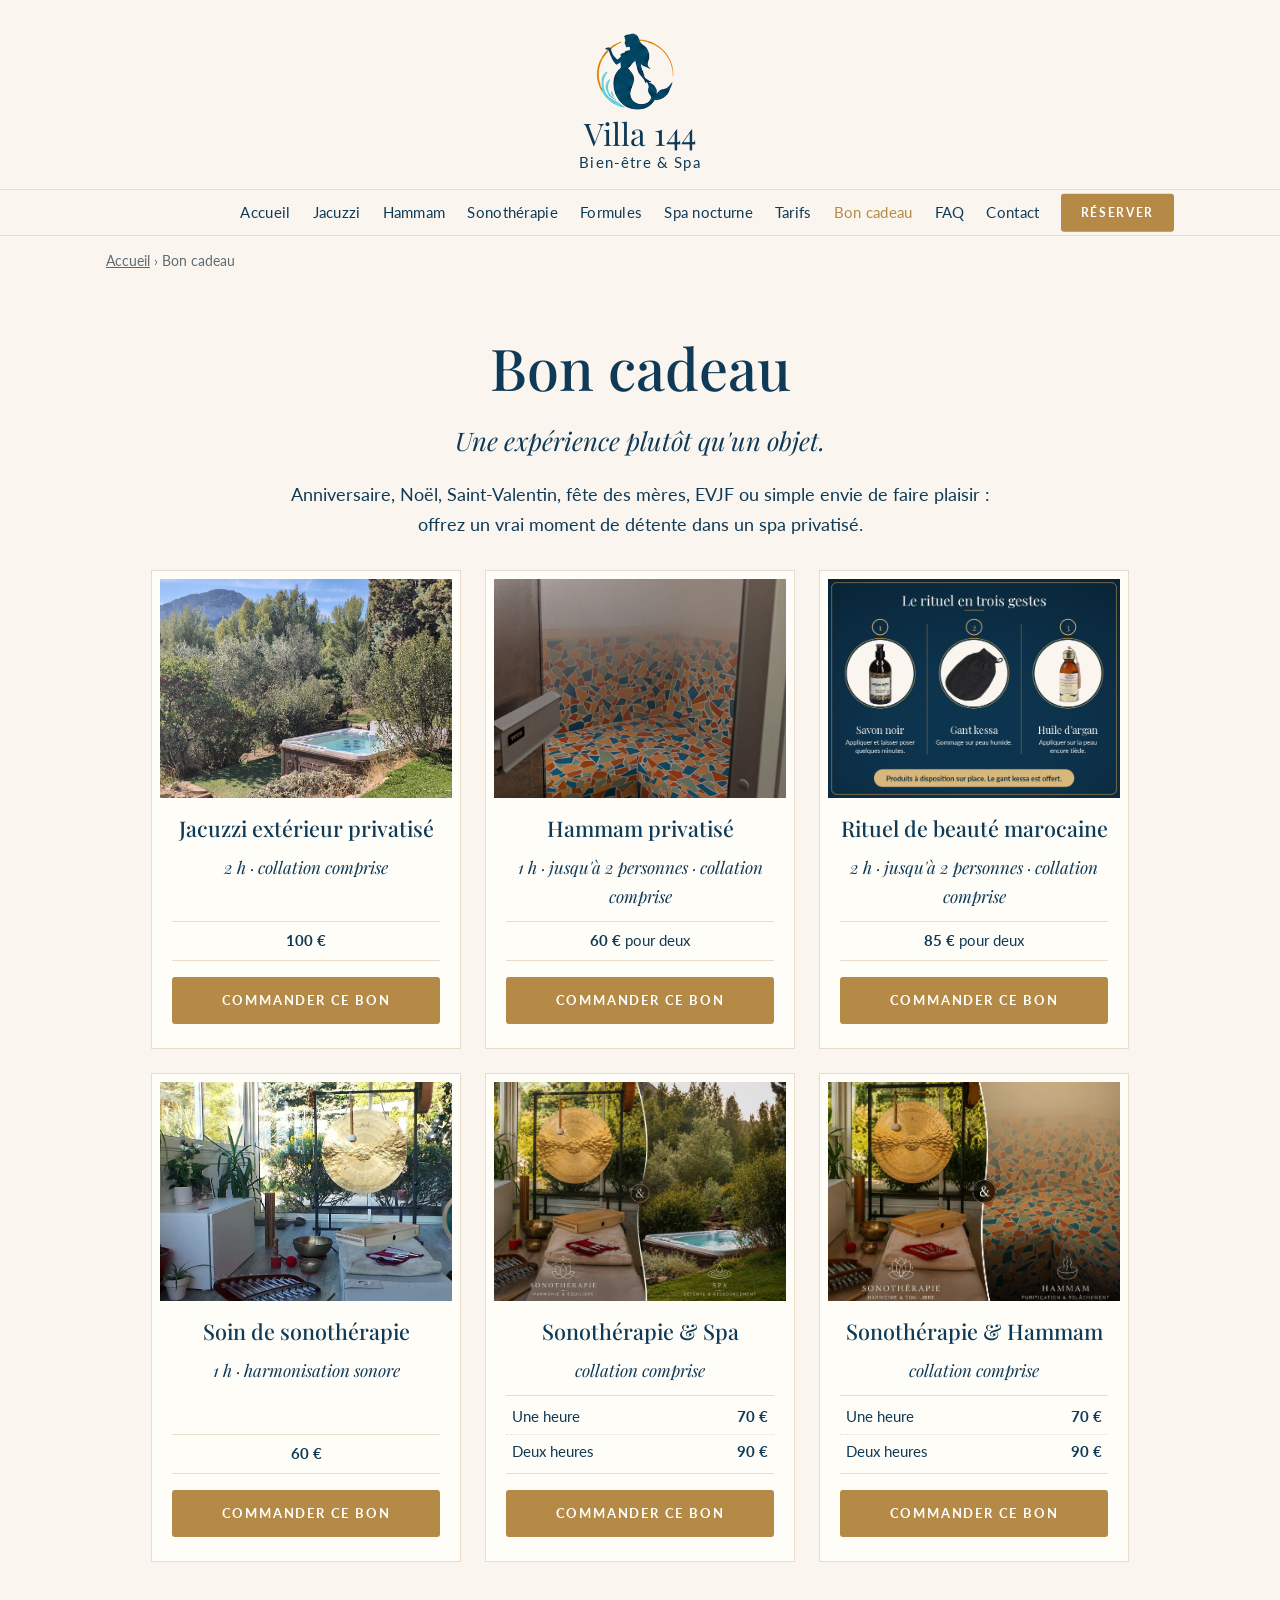
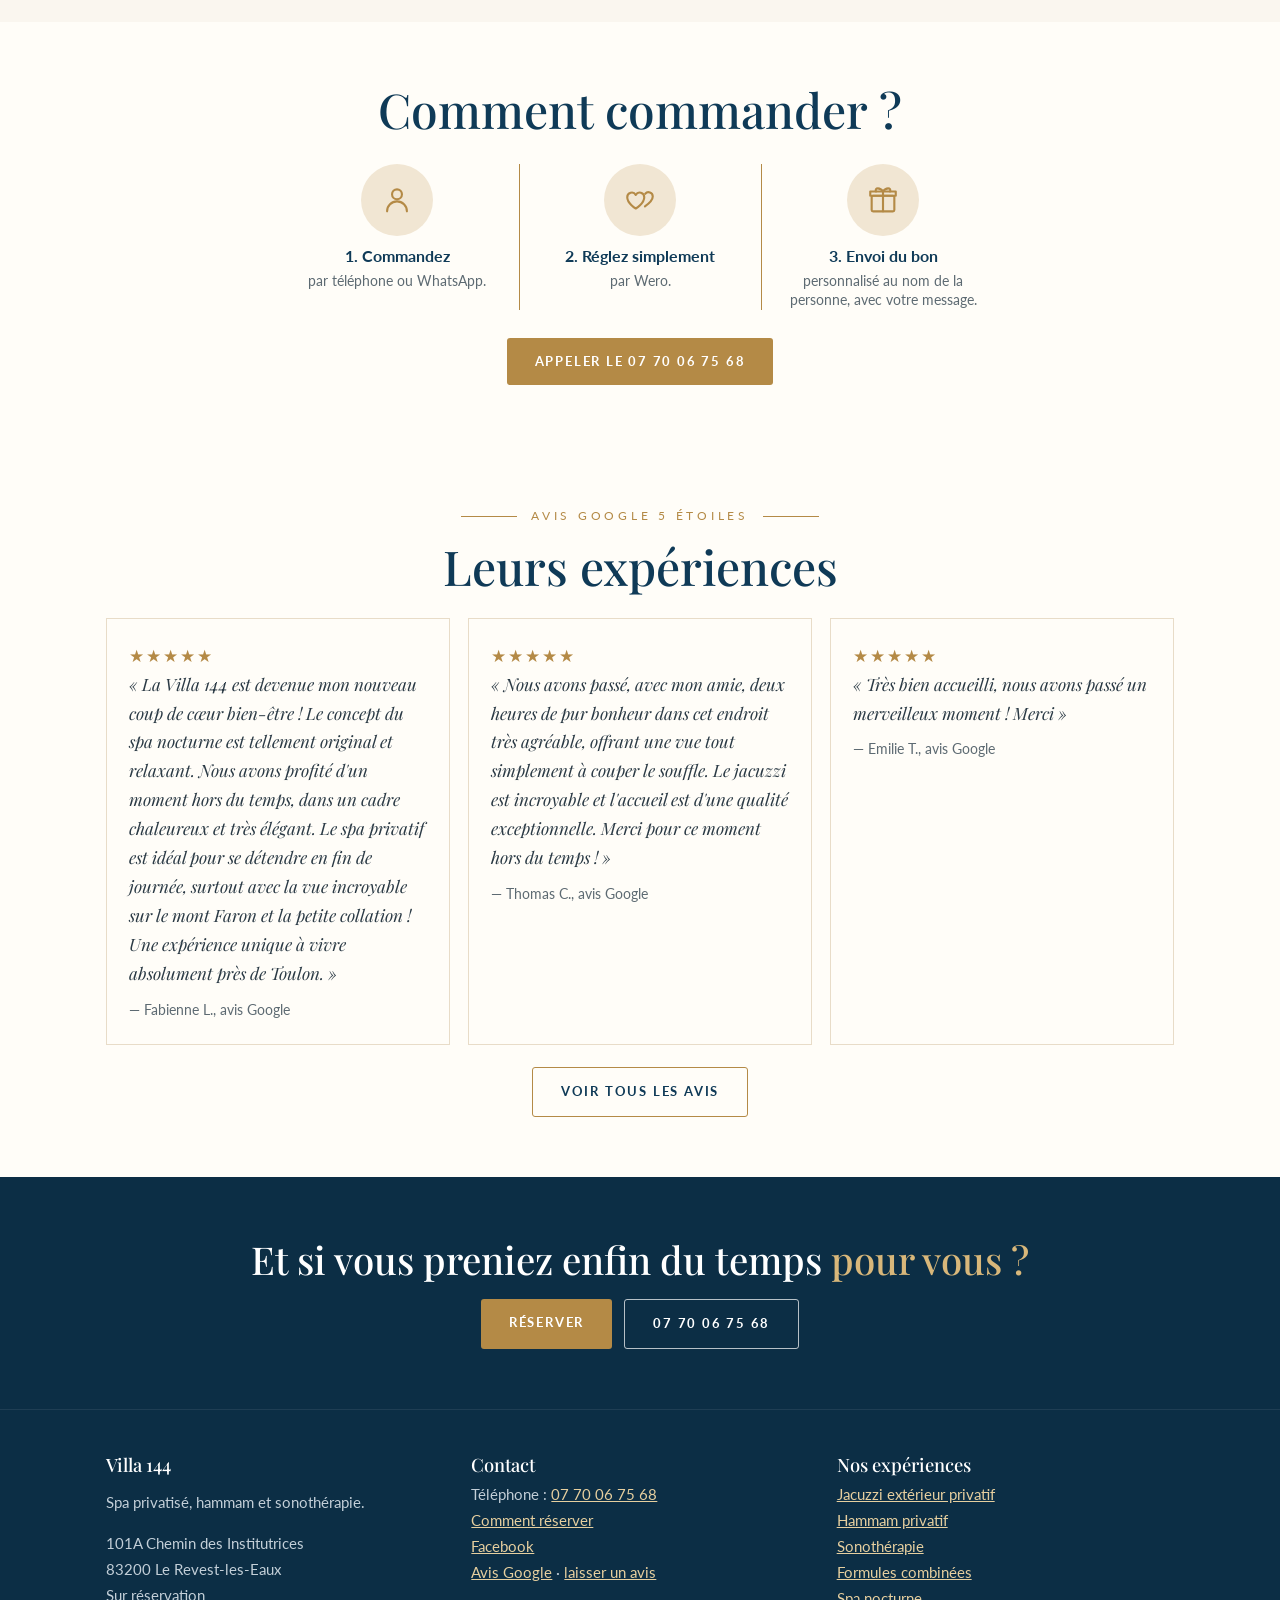
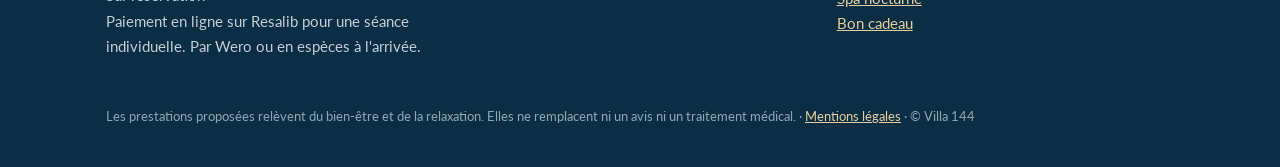
==== commit 6d23bdbc: "Add files via upload" ====
--- a/bons-cadeaux.html
+++ b/bons-cadeaux.html
@@ -141,7 +141,7 @@
         <div class="body"><h3>Jacuzzi extérieur privatisé</h3><p class="tag">2 h · collation comprise</p><div class="meta"><b>100 €</b></div><a class="btn" href="tel:+33770067568">Commander ce bon</a></div></article>
 <article class="card"><div class="img"><img src="hammam-banc-mosaique-net.jpg" alt="Bon cadeau Hammam privatisé – Villa 144" loading="lazy" width="900" height="1200"></div>
         <div class="body"><h3>Hammam privatisé</h3><p class="tag">1 h · jusqu'à 2 personnes · collation comprise</p><div class="meta"><b>60 €</b> pour deux</div><a class="btn" href="tel:+33770067568">Commander ce bon</a></div></article>
-<article class="card"><div class="img"><img src="hammam-rituel-beaute-mosaique.jpg" alt="Bon cadeau Rituel de beauté marocaine – Villa 144" loading="lazy" width="1400" height="1054"></div>
+<article class="card"><div class="img"><img src="hammam-rituel-3-gestes-v6.jpg" alt="Bon cadeau Rituel de beauté marocaine – Villa 144" loading="lazy" width="1400" height="1054"></div>
         <div class="body"><h3>Rituel de beauté marocaine</h3><p class="tag">2 h · jusqu'à 2 personnes · collation comprise</p><div class="meta"><b>85 €</b> pour deux</div><a class="btn" href="tel:+33770067568">Commander ce bon</a></div></article>
 <article class="card"><div class="img"><img src="sonotherapie-instruments-gong-bols-toulon.jpg" alt="Bon cadeau Soin de sonothérapie – Villa 144" loading="lazy" width="995" height="584"></div>
         <div class="body"><h3>Soin de sonothérapie</h3><p class="tag">1 h · harmonisation sonore</p><div class="meta"><b>60 €</b></div><a class="btn" href="tel:+33770067568">Commander ce bon</a></div></article>
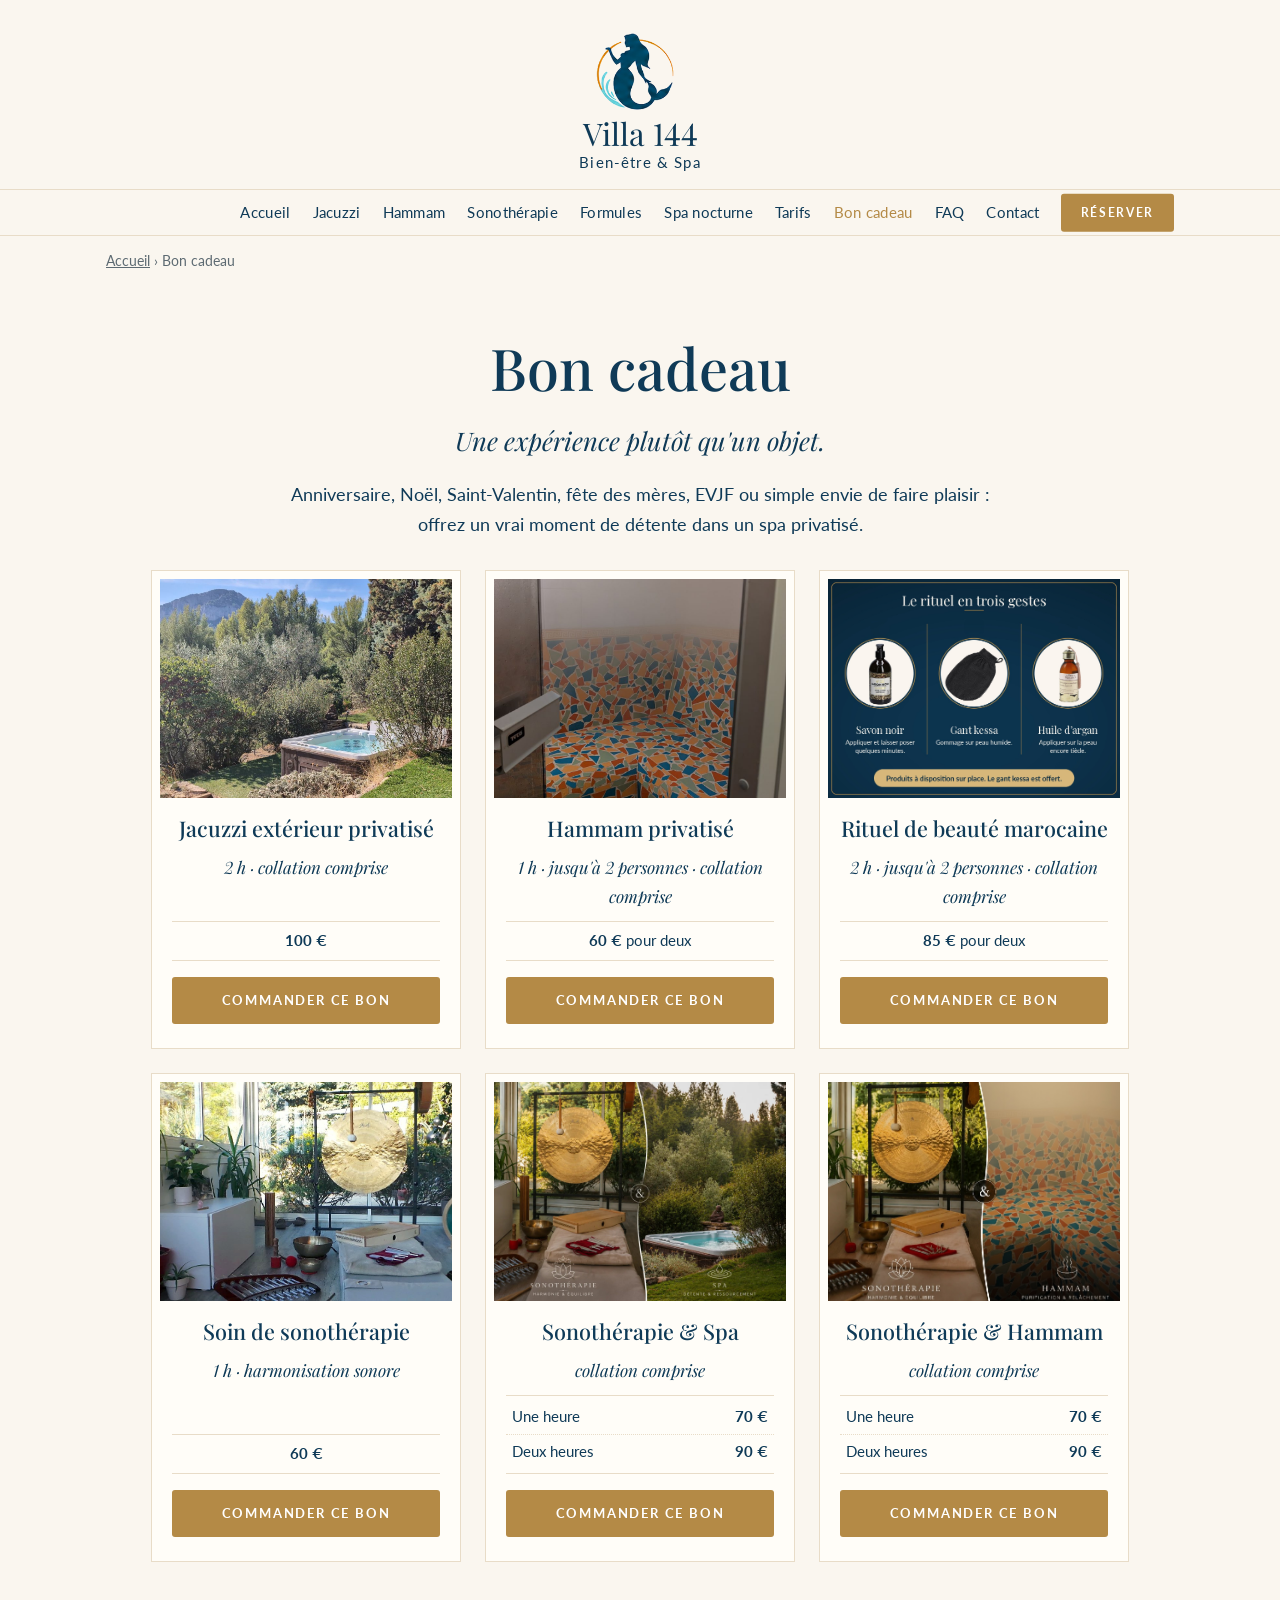
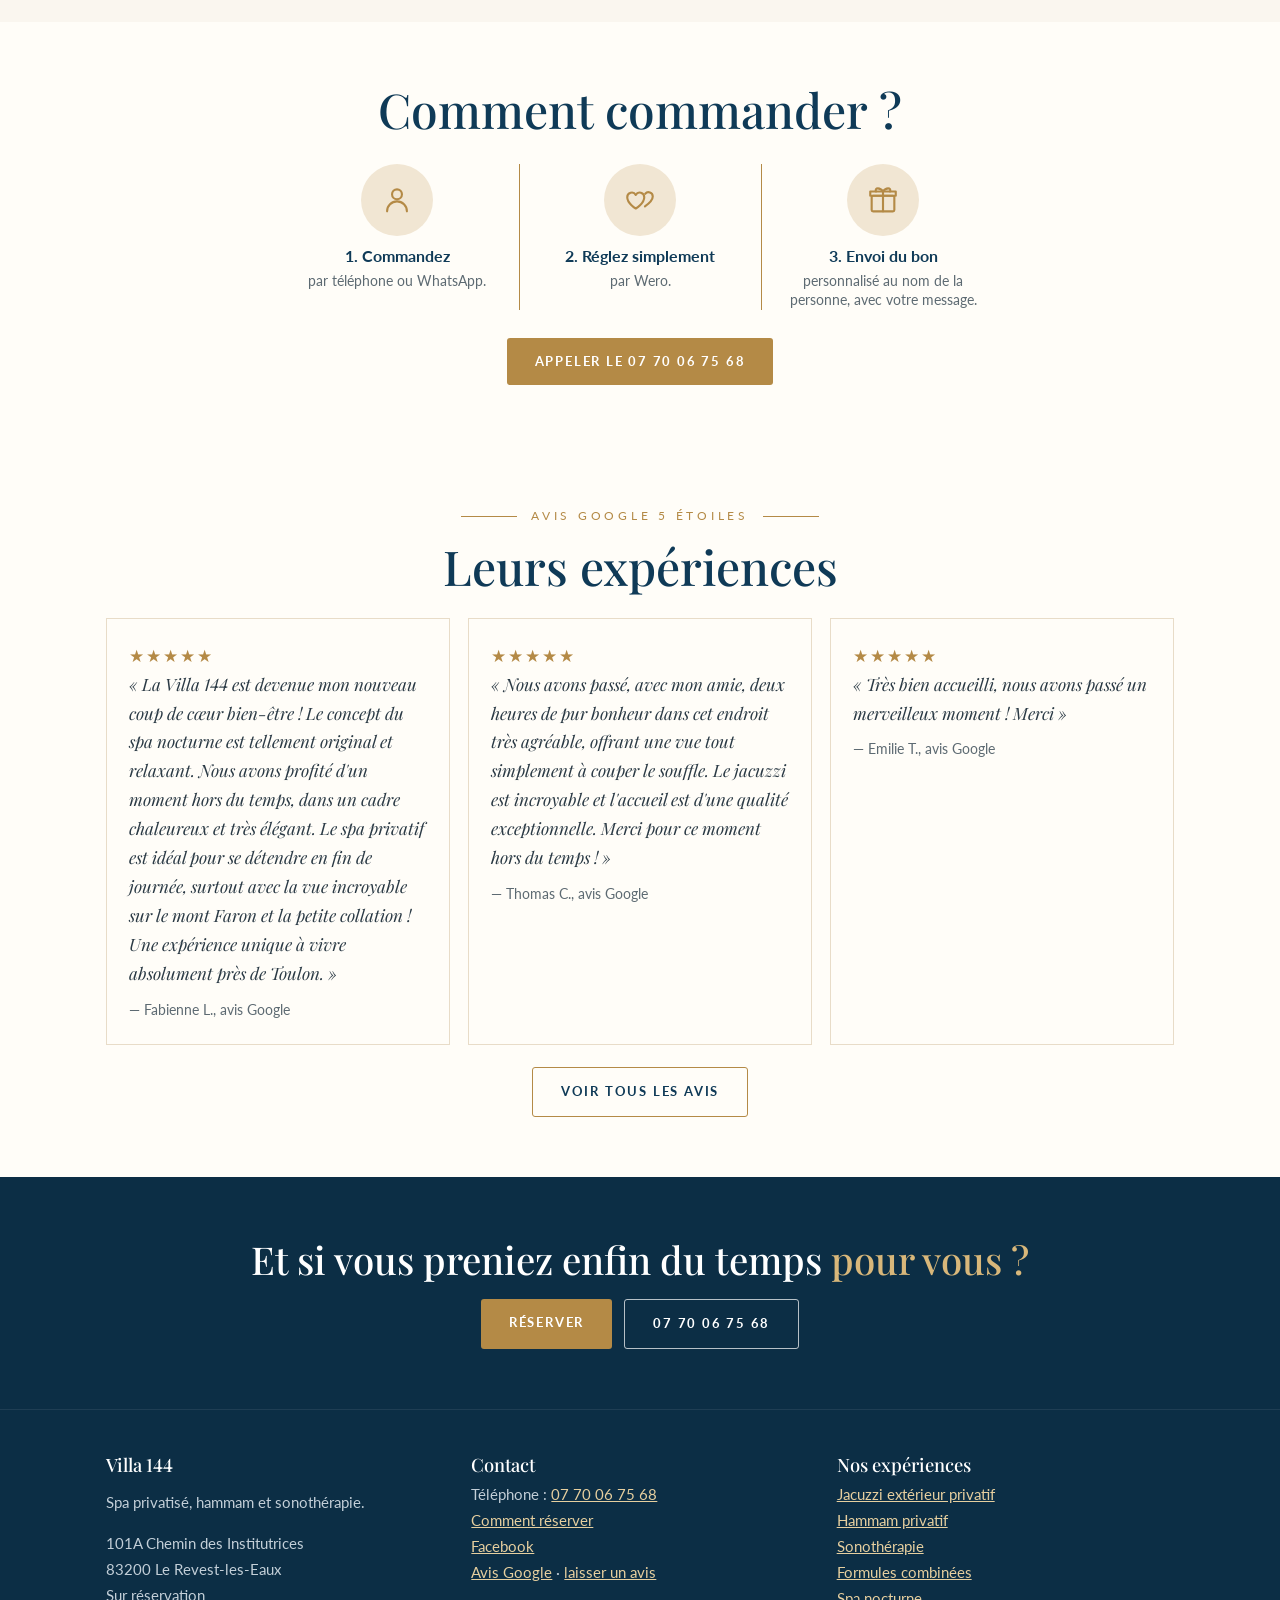
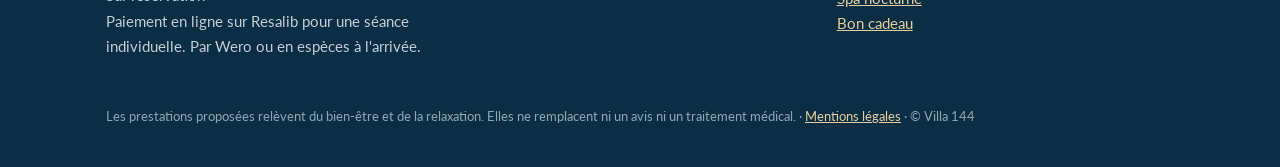
==== commit 7de91c30: "Add files via upload" ====
--- a/bons-cadeaux.html
+++ b/bons-cadeaux.html
@@ -141,7 +141,7 @@
         <div class="body"><h3>Jacuzzi extérieur privatisé</h3><p class="tag">2 h · collation comprise</p><div class="meta"><b>100 €</b></div><a class="btn" href="tel:+33770067568">Commander ce bon</a></div></article>
 <article class="card"><div class="img"><img src="hammam-banc-mosaique-net.jpg" alt="Bon cadeau Hammam privatisé – Villa 144" loading="lazy" width="900" height="1200"></div>
         <div class="body"><h3>Hammam privatisé</h3><p class="tag">1 h · jusqu'à 2 personnes · collation comprise</p><div class="meta"><b>60 €</b> pour deux</div><a class="btn" href="tel:+33770067568">Commander ce bon</a></div></article>
-<article class="card"><div class="img"><img src="hammam-rituel-3-gestes-v6.jpg" alt="Bon cadeau Rituel de beauté marocaine – Villa 144" loading="lazy" width="1400" height="1054"></div>
+<article class="card"><div class="img"><img src="hammam-rituel-3-gestes-v7.jpg" alt="Bon cadeau Rituel de beauté marocaine – Villa 144" loading="lazy" width="1400" height="1054"></div>
         <div class="body"><h3>Rituel de beauté marocaine</h3><p class="tag">2 h · jusqu'à 2 personnes · collation comprise</p><div class="meta"><b>85 €</b> pour deux</div><a class="btn" href="tel:+33770067568">Commander ce bon</a></div></article>
 <article class="card"><div class="img"><img src="sonotherapie-instruments-gong-bols-toulon.jpg" alt="Bon cadeau Soin de sonothérapie – Villa 144" loading="lazy" width="995" height="584"></div>
         <div class="body"><h3>Soin de sonothérapie</h3><p class="tag">1 h · harmonisation sonore</p><div class="meta"><b>60 €</b></div><a class="btn" href="tel:+33770067568">Commander ce bon</a></div></article>
--- a/style.css
+++ b/style.css
@@ -408,3 +408,18 @@
 @media (max-width: 560px) { .pratique > div { grid-template-columns: 1fr; gap: 2px; padding: 12px 4px; } }
 /* Avis : grille 2 x 2 quand un bloc compte 4 avis */
 @media (min-width: 700px) { .reviews.four { grid-template-columns: repeat(2, 1fr); } }
+
+/* Chiffres alignés sur la ligne de base (plus lisibles) avec la police Playfair Display */
+body { font-variant-numeric: lining-nums; }
+
+/* Ligne d'appel vers le rituel : police du texte courant, droite et plus contrastée */
+.keylink { text-align: center; font-family: var(--sans); font-size: 1.08rem; line-height: 1.5; color: var(--text); margin: 20px 0 22px; }
+.keylink a { font-weight: 400; color: var(--navy); text-decoration: underline; text-decoration-color: var(--navy); text-decoration-thickness: 1px; text-underline-offset: 4px; }
+
+/* Logo plus grand sur téléphone */
+@media (max-width: 860px) {
+  .site-header { padding-top: 22px; }
+  .brand img { width: 92px; height: 98px; }
+  .brand span { font-size: 2.15rem; margin-top: 4px; }
+  .brand small { font-size: 1rem; }
+}
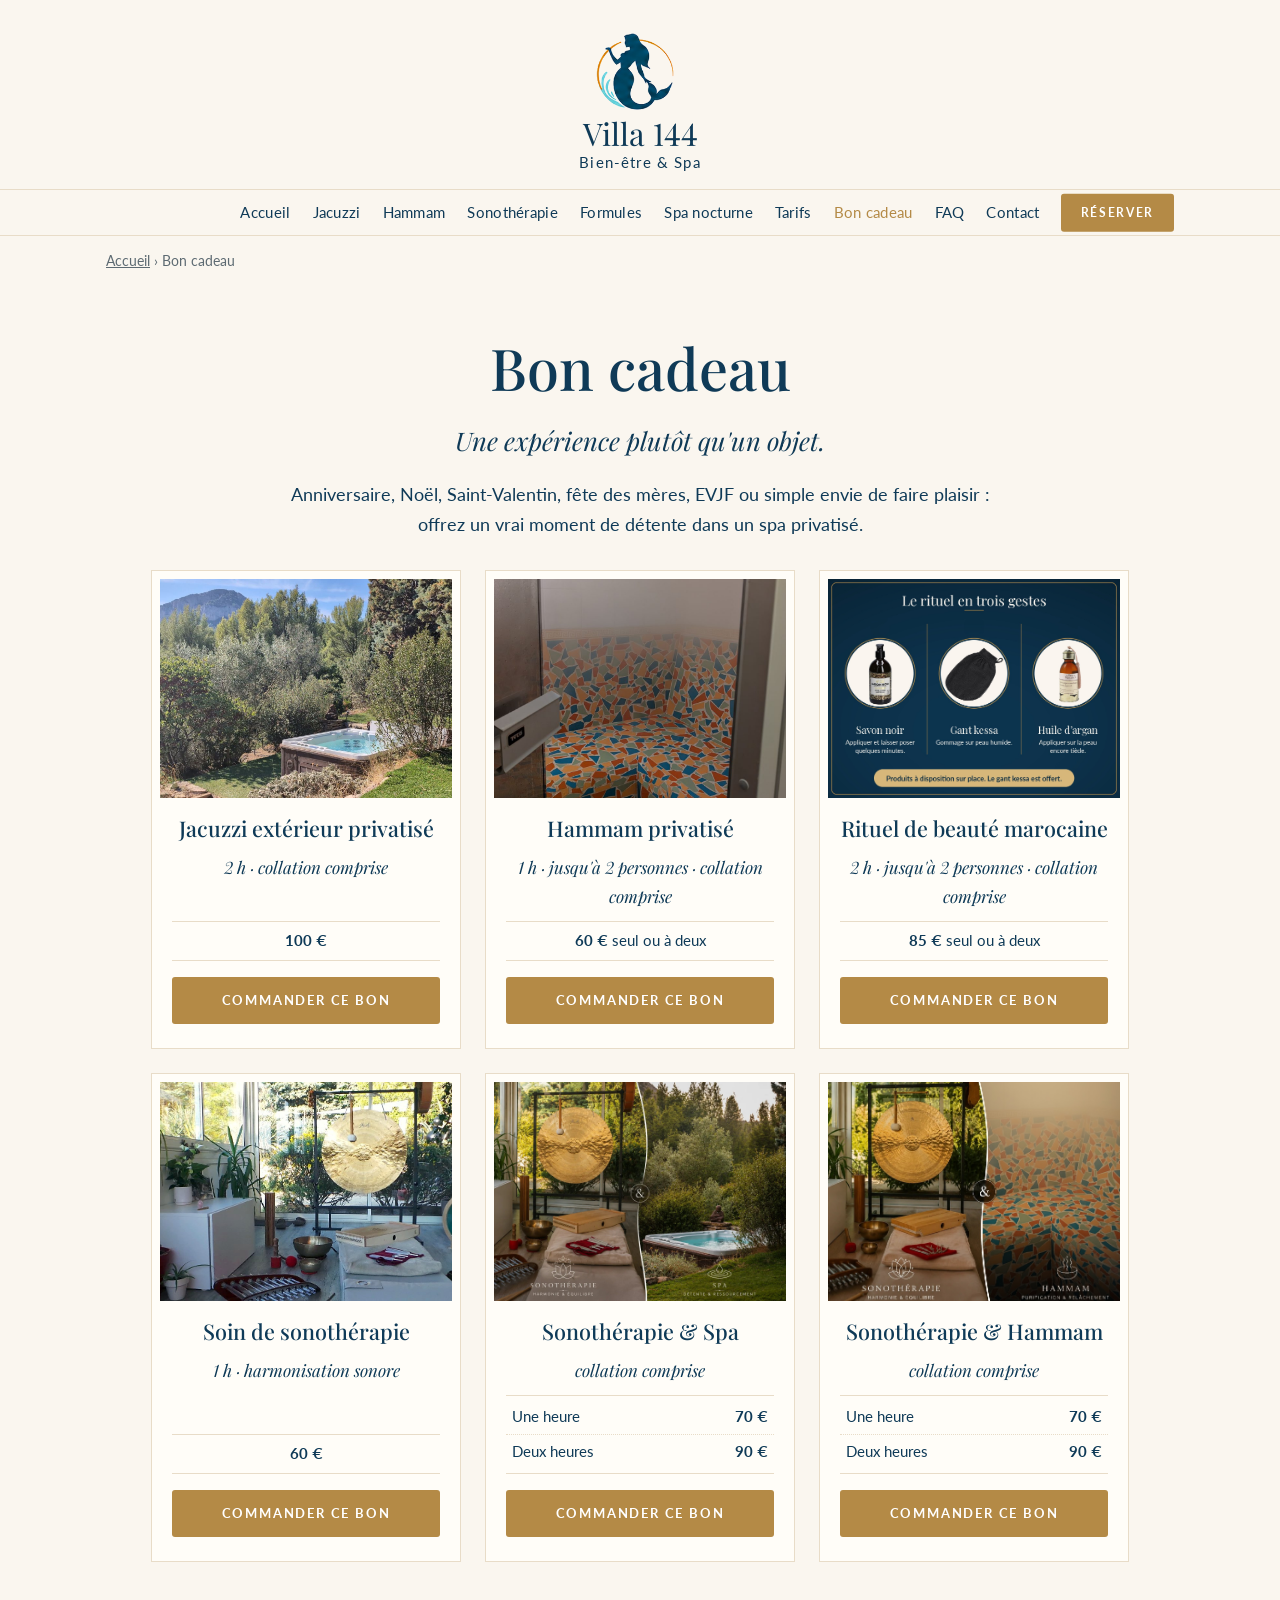
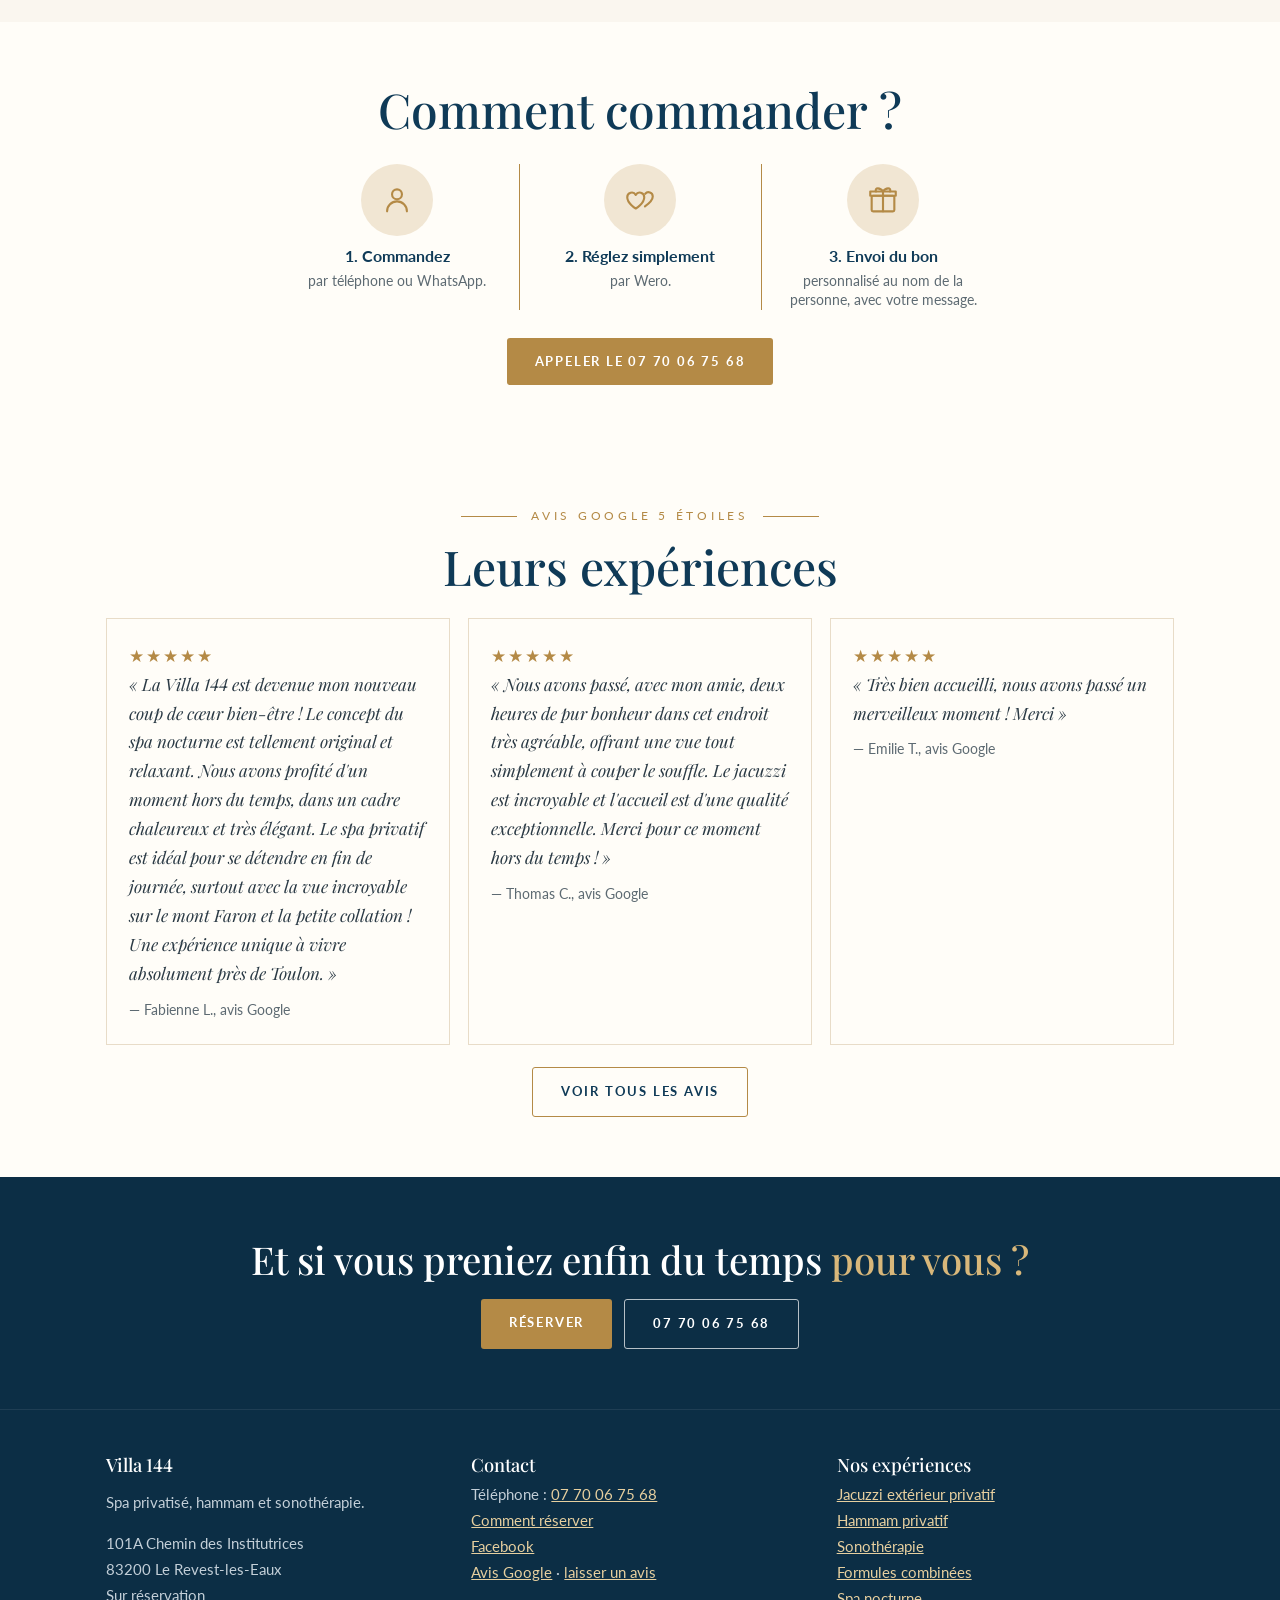
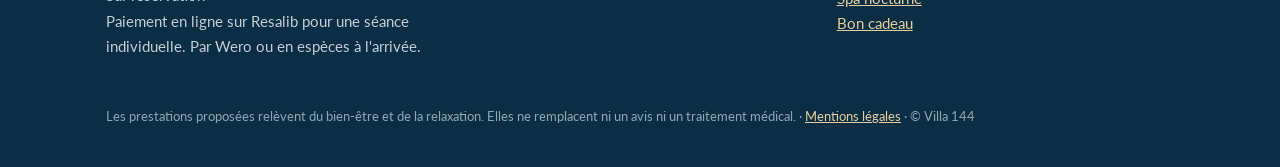
==== commit bdf00e75: "Add files via upload" ====
--- a/bons-cadeaux.html
+++ b/bons-cadeaux.html
@@ -140,9 +140,9 @@
       <article class="card"><div class="img"><img src="jacuzzi-nature-mont-faron.jpg" alt="Bon cadeau Jacuzzi extérieur privatisé – Villa 144" loading="lazy" width="1500" height="844"></div>
         <div class="body"><h3>Jacuzzi extérieur privatisé</h3><p class="tag">2 h · collation comprise</p><div class="meta"><b>100 €</b></div><a class="btn" href="tel:+33770067568">Commander ce bon</a></div></article>
 <article class="card"><div class="img"><img src="hammam-banc-mosaique-net.jpg" alt="Bon cadeau Hammam privatisé – Villa 144" loading="lazy" width="900" height="1200"></div>
-        <div class="body"><h3>Hammam privatisé</h3><p class="tag">1 h · jusqu'à 2 personnes · collation comprise</p><div class="meta"><b>60 €</b> pour deux</div><a class="btn" href="tel:+33770067568">Commander ce bon</a></div></article>
+        <div class="body"><h3>Hammam privatisé</h3><p class="tag">1 h · jusqu'à 2 personnes · collation comprise</p><div class="meta"><b>60 €</b> seul ou à deux</div><a class="btn" href="tel:+33770067568">Commander ce bon</a></div></article>
 <article class="card"><div class="img"><img src="hammam-rituel-3-gestes-v7.jpg" alt="Bon cadeau Rituel de beauté marocaine – Villa 144" loading="lazy" width="1400" height="1054"></div>
-        <div class="body"><h3>Rituel de beauté marocaine</h3><p class="tag">2 h · jusqu'à 2 personnes · collation comprise</p><div class="meta"><b>85 €</b> pour deux</div><a class="btn" href="tel:+33770067568">Commander ce bon</a></div></article>
+        <div class="body"><h3>Rituel de beauté marocaine</h3><p class="tag">2 h · jusqu'à 2 personnes · collation comprise</p><div class="meta"><b>85 €</b> seul ou à deux</div><a class="btn" href="tel:+33770067568">Commander ce bon</a></div></article>
 <article class="card"><div class="img"><img src="sonotherapie-instruments-gong-bols-toulon.jpg" alt="Bon cadeau Soin de sonothérapie – Villa 144" loading="lazy" width="995" height="584"></div>
         <div class="body"><h3>Soin de sonothérapie</h3><p class="tag">1 h · harmonisation sonore</p><div class="meta"><b>60 €</b></div><a class="btn" href="tel:+33770067568">Commander ce bon</a></div></article>
 <article class="card"><div class="img"><img src="formule-sonotherapie-spa.jpg" alt="Bon cadeau Sonothérapie &amp; Spa – Villa 144" loading="lazy" width="1536" height="1024"></div>
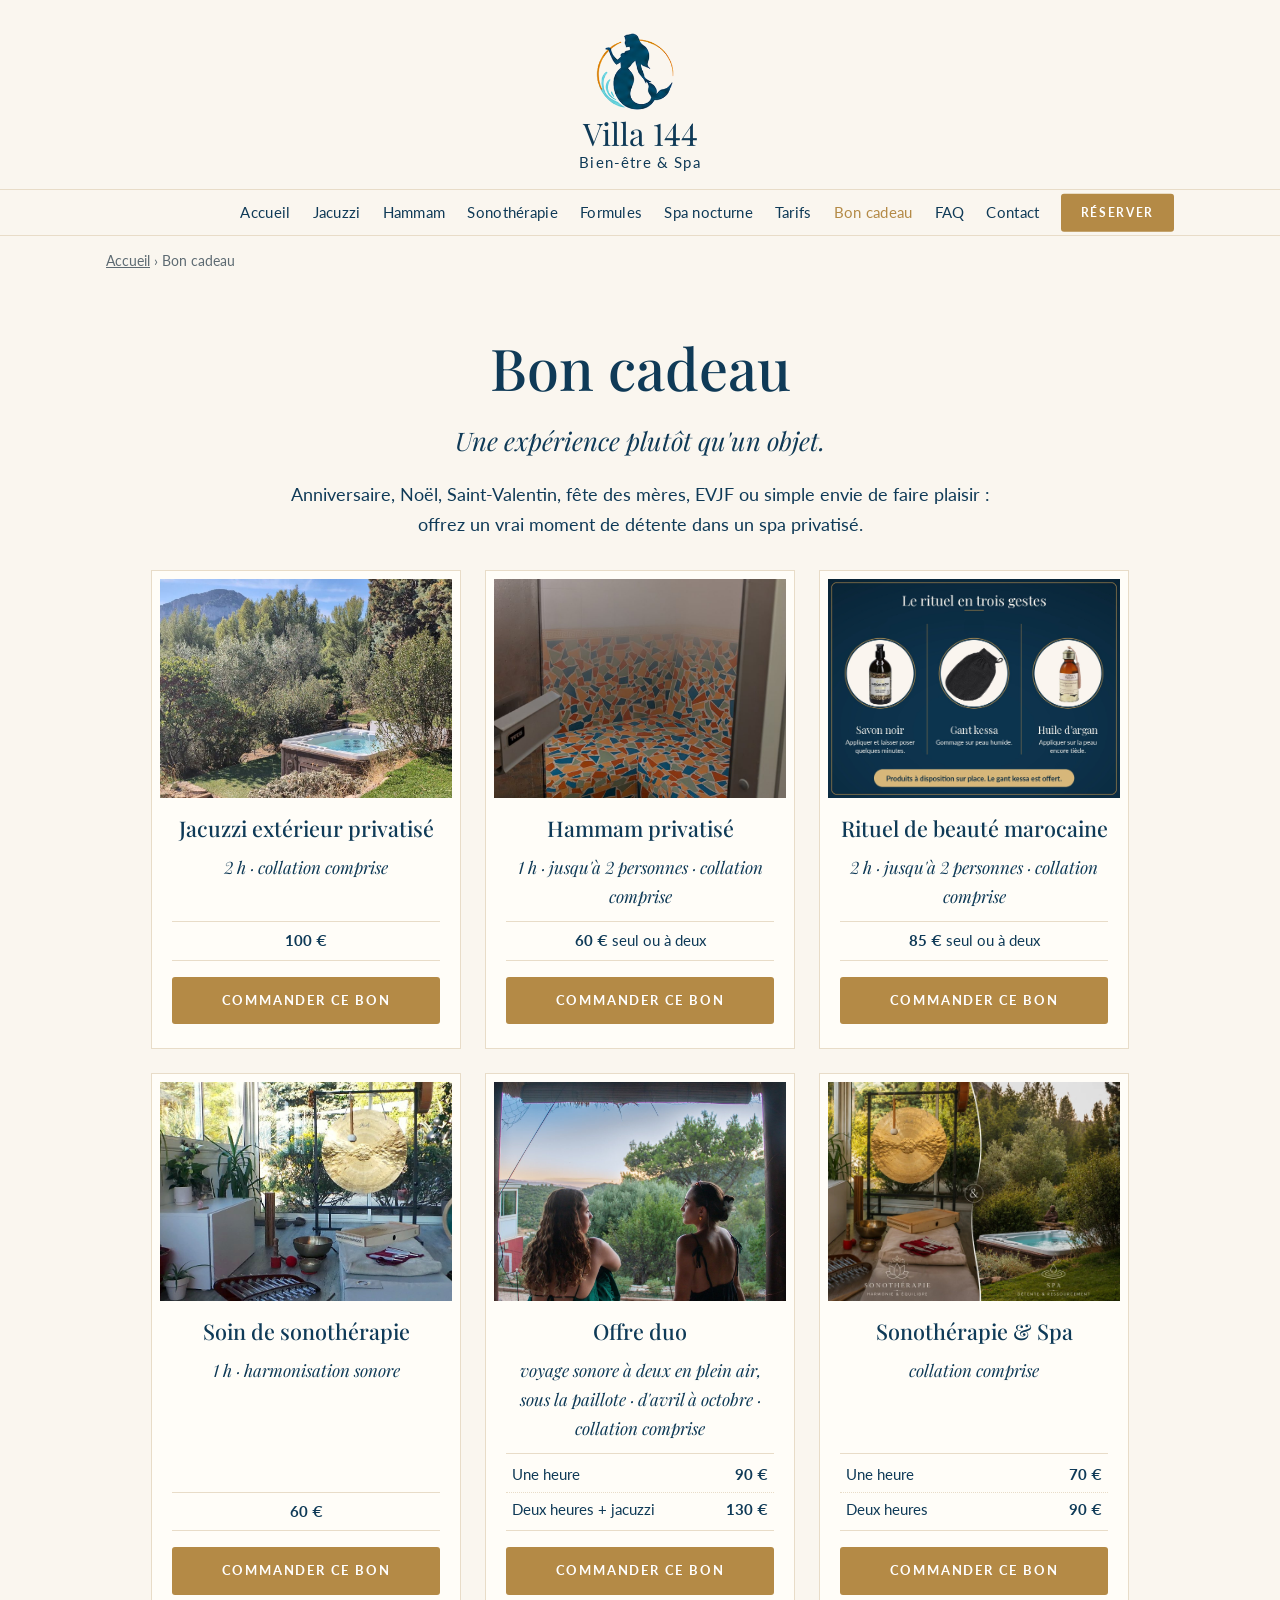
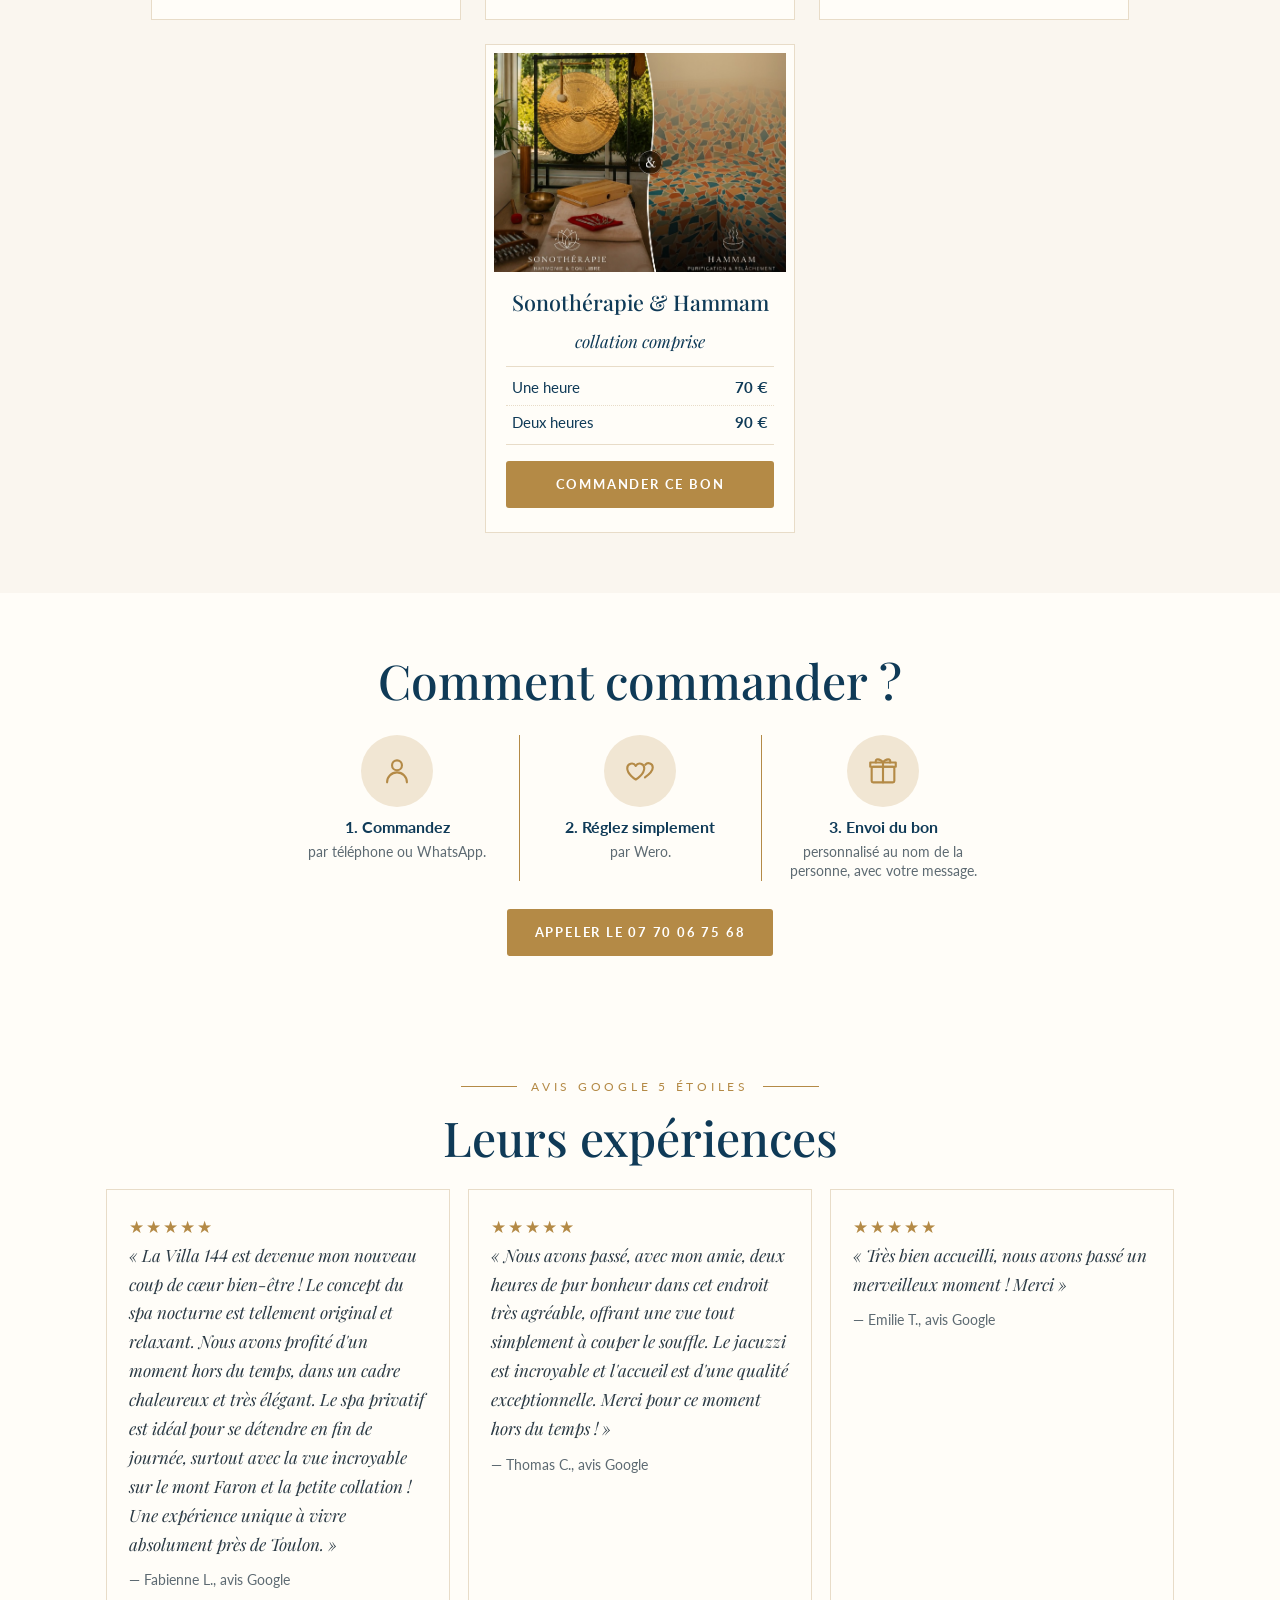
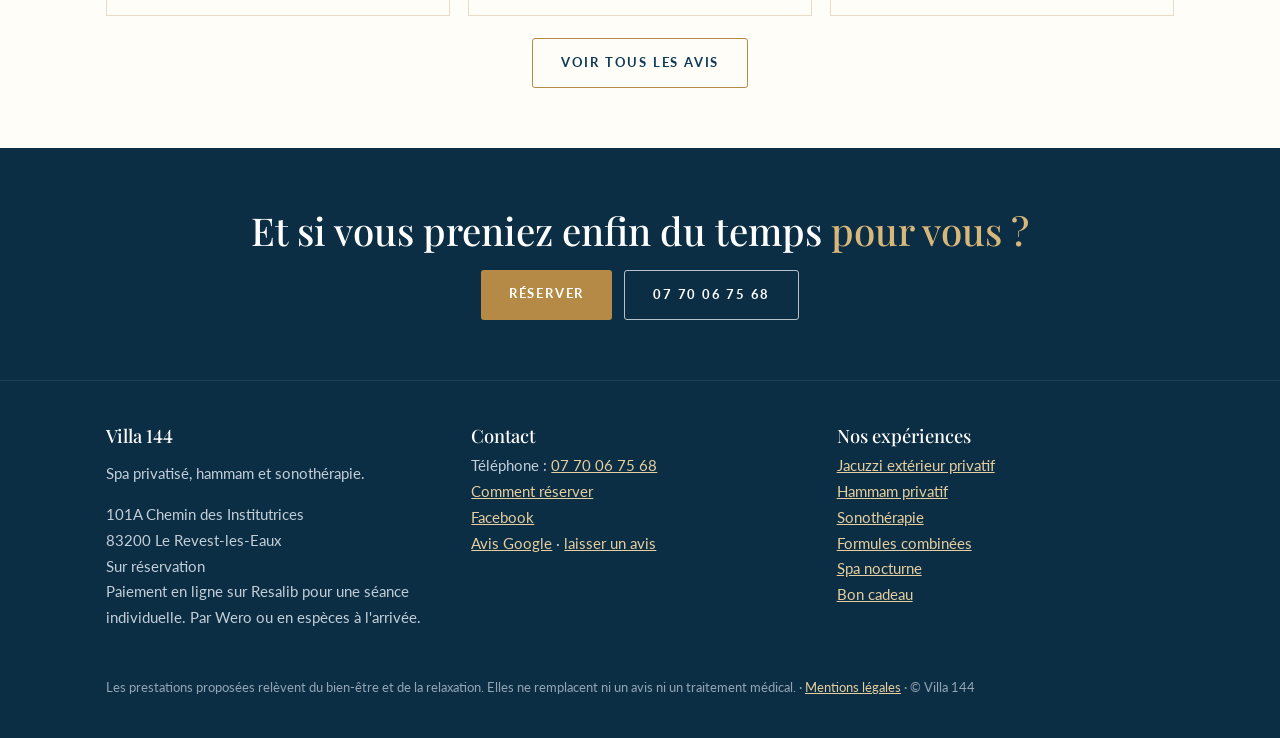
==== commit 6fecb0f4: "Add files via upload" ====
--- a/bons-cadeaux.html
+++ b/bons-cadeaux.html
@@ -4,13 +4,13 @@
 <meta charset="utf-8">
 <meta name="viewport" content="width=device-width, initial-scale=1">
 <title>Bon cadeau spa privatif, jacuzzi & sonothérapie près de Toulon | Villa 144</title>
-<meta name="description" content="Offrez un bon cadeau Villa 144 près de Toulon : jacuzzi privatisé 100 €, hammam 60 €, rituel de beauté marocaine 85 €, soin de sonothérapie 60 €, formules sonothérapie et spa ou hammam 70 € et 90 €. Idéal pour un anniversaire, Noël, la fête des mères ou un EVJF.">
+<meta name="description" content="Offrez un bon cadeau Villa 144 près de Toulon : jacuzzi privatisé 100 €, hammam 60 €, rituel de beauté marocaine 85 €, soin de sonothérapie 60 €, formules sonothérapie et spa ou hammam 70 € et 90 €, offre duo en plein air 90 € et 130 €. Idéal pour un anniversaire, Noël, la fête des mères ou un EVJF.">
 <link rel="canonical" href="https://www.villa144.com/bons-cadeaux.html">
 <meta property="og:type" content="website">
 <meta property="og:locale" content="fr_FR">
 <meta property="og:site_name" content="Villa 144">
 <meta property="og:title" content="Bon cadeau spa privatif, jacuzzi & sonothérapie près de Toulon | Villa 144">
-<meta property="og:description" content="Offrez un bon cadeau Villa 144 près de Toulon : jacuzzi privatisé 100 €, hammam 60 €, rituel de beauté marocaine 85 €, soin de sonothérapie 60 €, formules sonothérapie et spa ou hammam 70 € et 90 €. Idéal pour un anniversaire, Noël, la fête des mères ou un EVJF.">
+<meta property="og:description" content="Offrez un bon cadeau Villa 144 près de Toulon : jacuzzi privatisé 100 €, hammam 60 €, rituel de beauté marocaine 85 €, soin de sonothérapie 60 €, formules sonothérapie et spa ou hammam 70 € et 90 €, offre duo en plein air 90 € et 130 €. Idéal pour un anniversaire, Noël, la fête des mères ou un EVJF.">
 <meta property="og:url" content="https://www.villa144.com/bons-cadeaux.html">
 <meta property="og:image" content="https://www.villa144.com/jacuzzi-jardin-revest-les-eaux.jpg">
 <link rel="icon" type="image/png" href="/logo-villa144.png">
@@ -145,6 +145,8 @@
         <div class="body"><h3>Rituel de beauté marocaine</h3><p class="tag">2 h · jusqu'à 2 personnes · collation comprise</p><div class="meta"><b>85 €</b> seul ou à deux</div><a class="btn" href="tel:+33770067568">Commander ce bon</a></div></article>
 <article class="card"><div class="img"><img src="sonotherapie-instruments-gong-bols-toulon.jpg" alt="Bon cadeau Soin de sonothérapie – Villa 144" loading="lazy" width="995" height="584"></div>
         <div class="body"><h3>Soin de sonothérapie</h3><p class="tag">1 h · harmonisation sonore</p><div class="meta"><b>60 €</b></div><a class="btn" href="tel:+33770067568">Commander ce bon</a></div></article>
+<article class="card"><div class="img"><img src="amies-paillote-vue-collines.jpg" alt="Bon cadeau Offre duo : deux amies allongées sous la paillote du jardin de Villa 144, face aux collines" loading="lazy" width="1066" height="1600"></div>
+        <div class="body"><h3>Offre duo</h3><p class="tag">voyage sonore à deux en plein air, sous la paillote · d'avril à octobre · collation comprise</p><div class="gprice"><div><span>Une heure</span><b>90&nbsp;€</b></div><div><span>Deux heures + jacuzzi</span><b>130&nbsp;€</b></div></div><a class="btn" href="tel:+33770067568">Commander ce bon</a></div></article>
 <article class="card"><div class="img"><img src="formule-sonotherapie-spa.jpg" alt="Bon cadeau Sonothérapie &amp; Spa – Villa 144" loading="lazy" width="1536" height="1024"></div>
         <div class="body"><h3>Sonothérapie &amp; Spa</h3><p class="tag">collation comprise</p><div class="gprice"><div><span>Une heure</span><b>70 €</b></div><div><span>Deux heures</span><b>90 €</b></div></div><a class="btn" href="tel:+33770067568">Commander ce bon</a></div></article>
 <article class="card"><div class="img"><img src="formule-sonotherapie-hammam-mosaique.jpg" alt="Bon cadeau Sonothérapie &amp; Hammam – Villa 144" loading="lazy" width="1282" height="1024"></div>
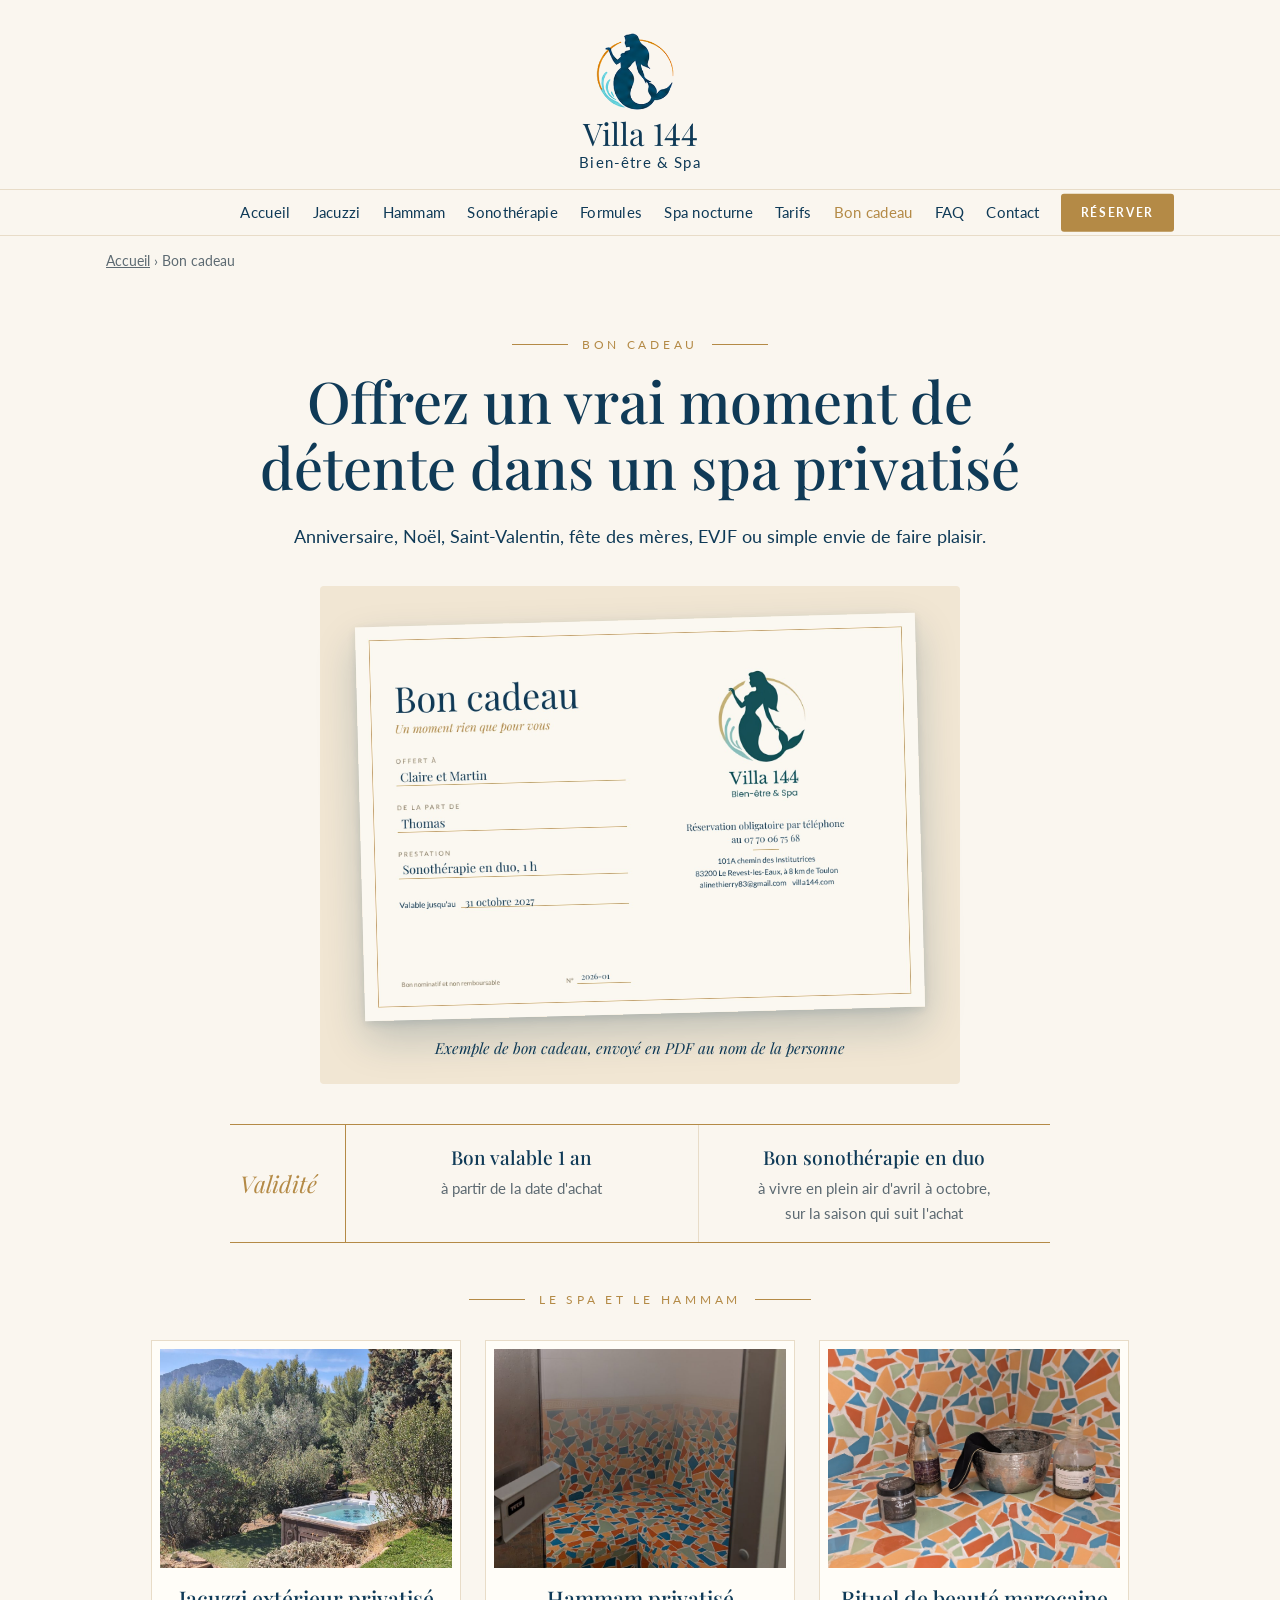
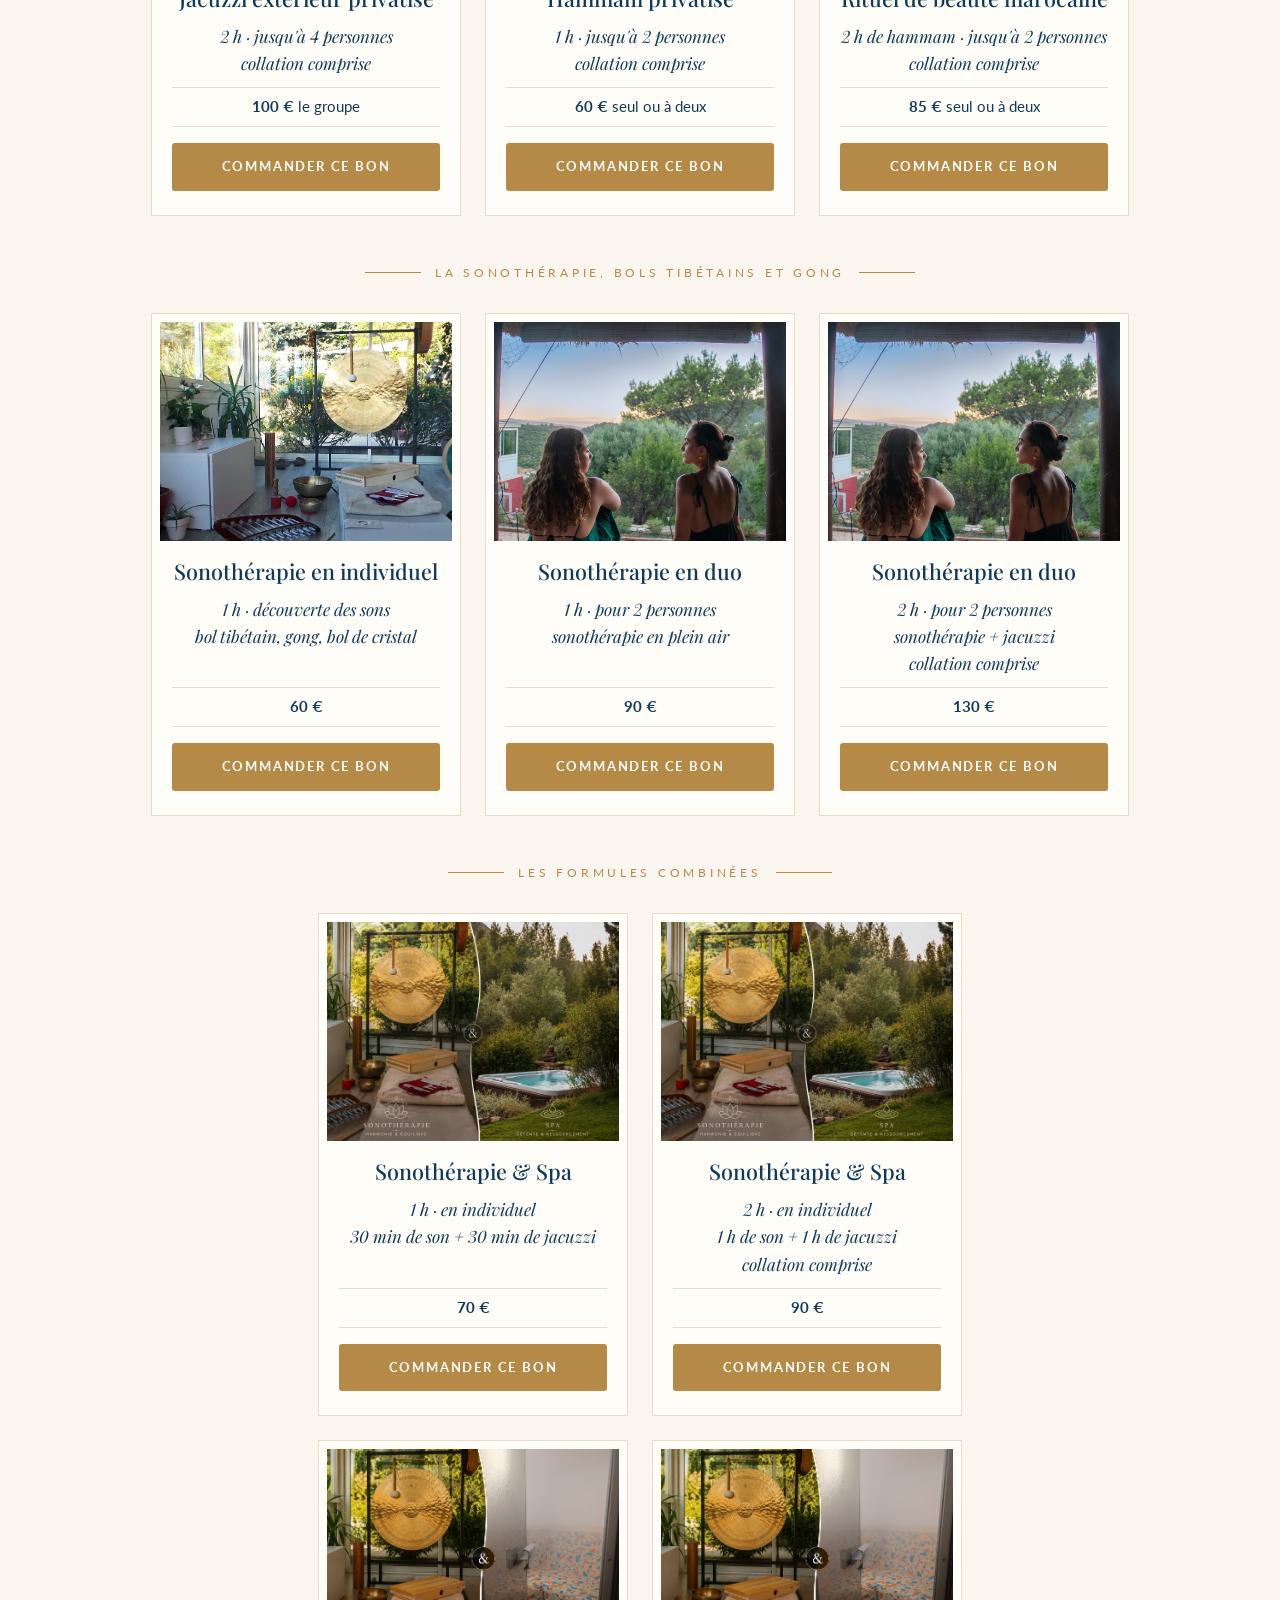
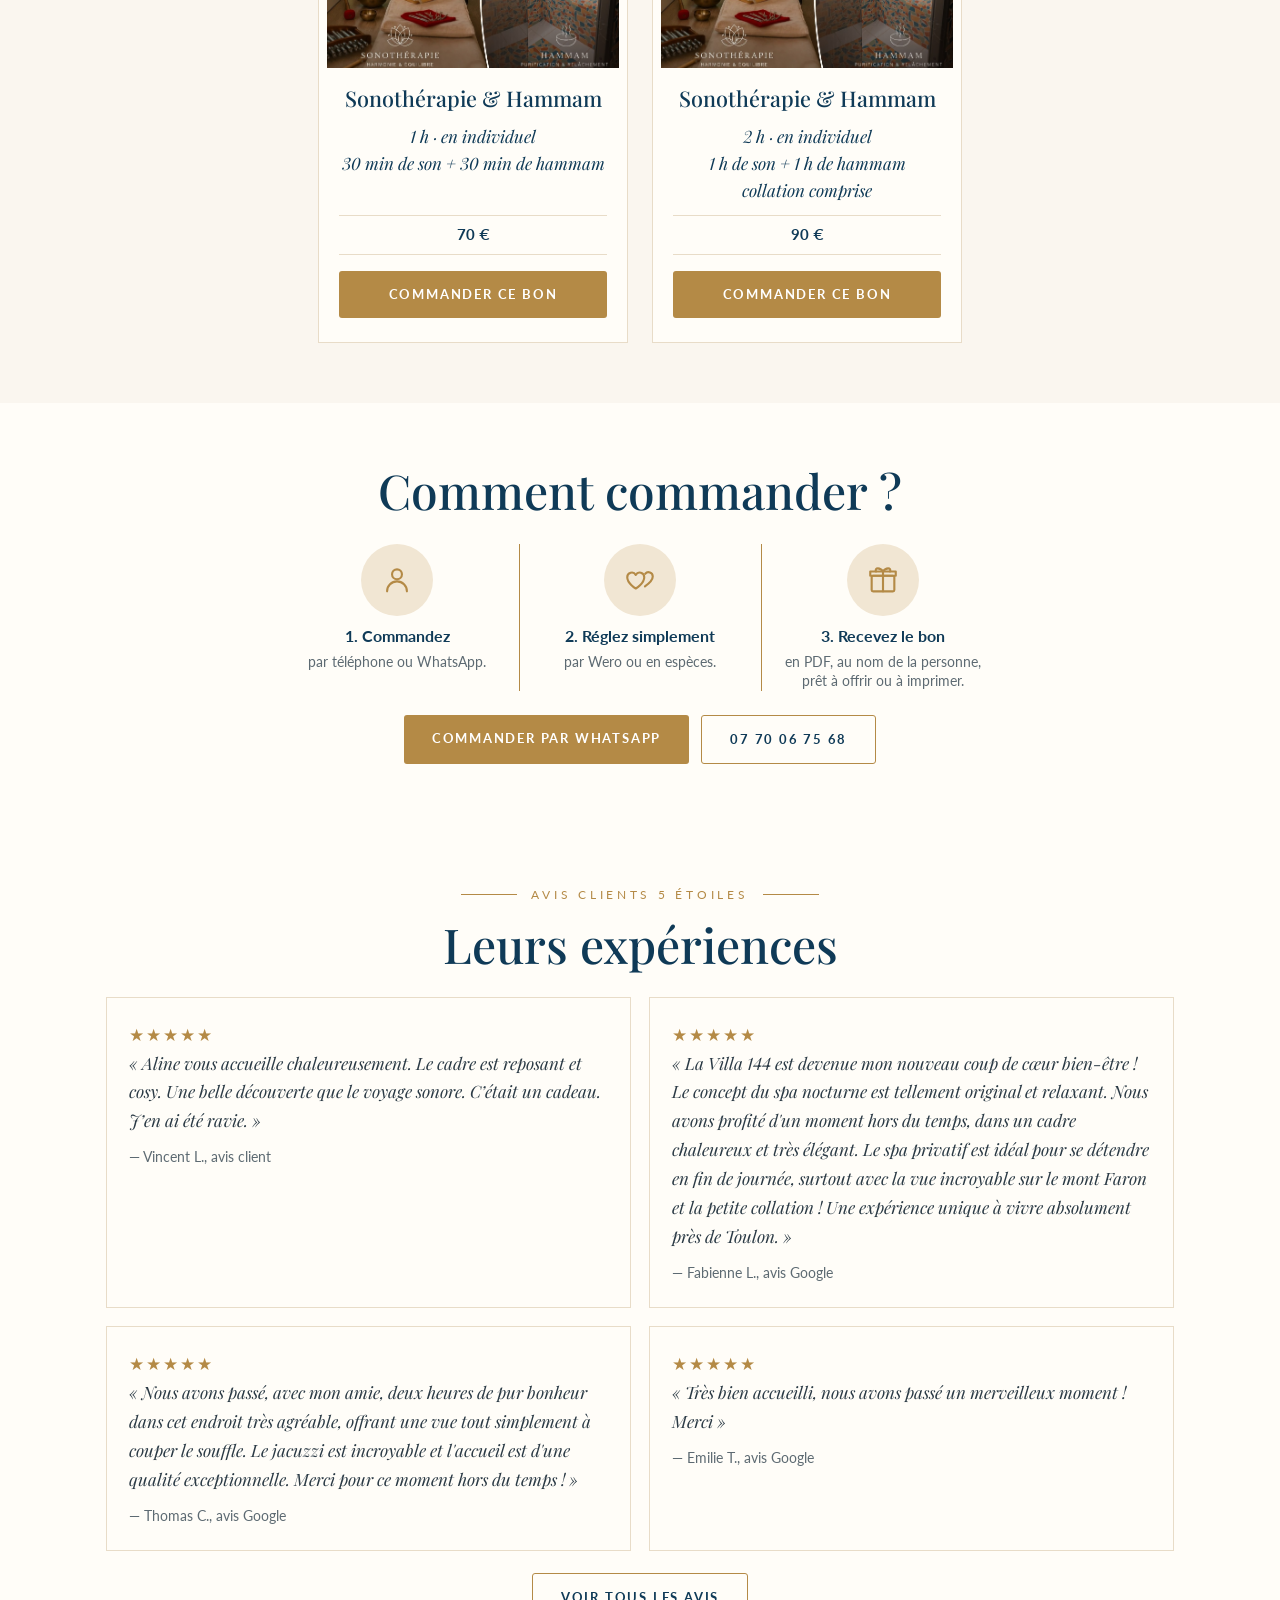
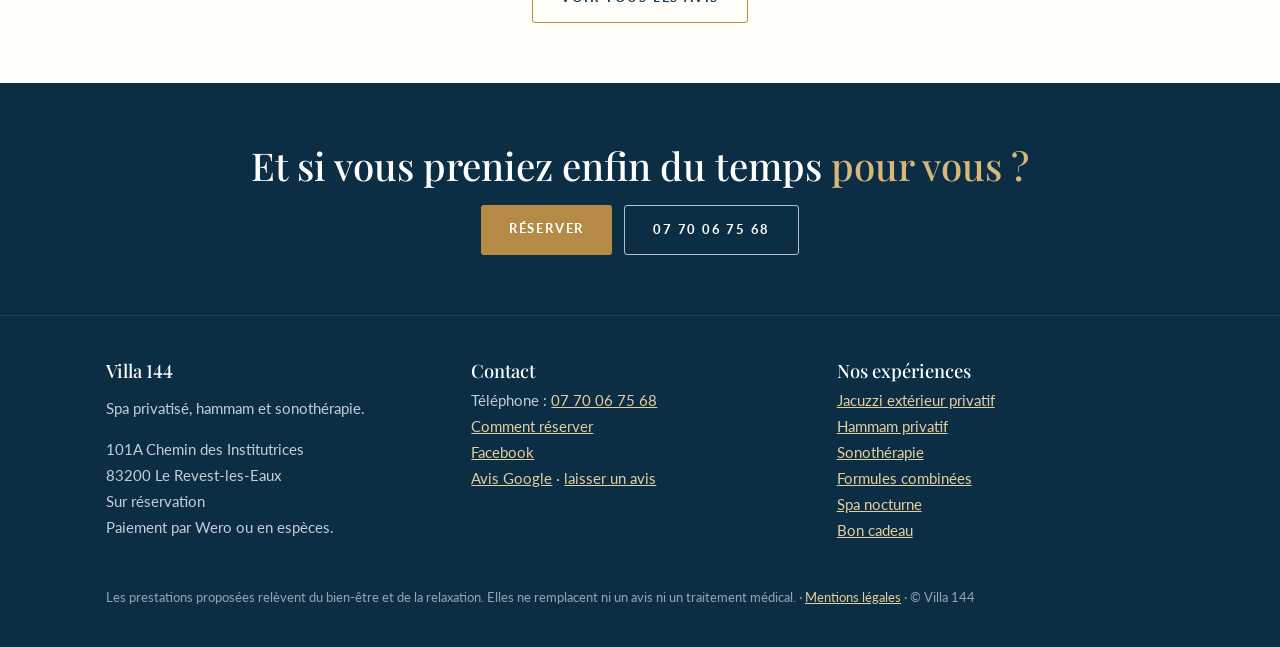
==== commit 4cfeb0a2: "Add files via upload" ====
--- a/bons-cadeaux.html
+++ b/bons-cadeaux.html
@@ -4,13 +4,13 @@
 <meta charset="utf-8">
 <meta name="viewport" content="width=device-width, initial-scale=1">
 <title>Bon cadeau spa privatif, jacuzzi & sonothérapie près de Toulon | Villa 144</title>
-<meta name="description" content="Offrez un bon cadeau Villa 144 près de Toulon : jacuzzi privatisé 100 €, hammam 60 €, rituel de beauté marocaine 85 €, soin de sonothérapie 60 €, formules sonothérapie et spa ou hammam 70 € et 90 €, offre duo en plein air 90 € et 130 €. Idéal pour un anniversaire, Noël, la fête des mères ou un EVJF.">
+<meta name="description" content="Offrez un bon cadeau Villa 144 près de Toulon : jacuzzi privatisé 100 €, hammam 60 €, rituel de beauté marocaine 85 €, sonothérapie aux bols tibétains 60 €, formules sonothérapie et spa ou hammam 70 € et 90 €, sonothérapie en duo en plein air 90 € et 130 €. Idéal pour un anniversaire, Noël, la fête des mères ou un EVJF.">
 <link rel="canonical" href="https://www.villa144.com/bons-cadeaux.html">
 <meta property="og:type" content="website">
 <meta property="og:locale" content="fr_FR">
 <meta property="og:site_name" content="Villa 144">
 <meta property="og:title" content="Bon cadeau spa privatif, jacuzzi & sonothérapie près de Toulon | Villa 144">
-<meta property="og:description" content="Offrez un bon cadeau Villa 144 près de Toulon : jacuzzi privatisé 100 €, hammam 60 €, rituel de beauté marocaine 85 €, soin de sonothérapie 60 €, formules sonothérapie et spa ou hammam 70 € et 90 €, offre duo en plein air 90 € et 130 €. Idéal pour un anniversaire, Noël, la fête des mères ou un EVJF.">
+<meta property="og:description" content="Offrez un bon cadeau Villa 144 près de Toulon : jacuzzi privatisé 100 €, hammam 60 €, rituel de beauté marocaine 85 €, sonothérapie aux bols tibétains 60 €, formules sonothérapie et spa ou hammam 70 € et 90 €, sonothérapie en duo en plein air 90 € et 130 €. Idéal pour un anniversaire, Noël, la fête des mères ou un EVJF.">
 <meta property="og:url" content="https://www.villa144.com/bons-cadeaux.html">
 <meta property="og:image" content="https://www.villa144.com/jacuzzi-jardin-revest-les-eaux.jpg">
 <link rel="icon" type="image/png" href="/logo-villa144.png">
@@ -36,7 +36,7 @@
  "description": "Spa privatisé près de Toulon : jacuzzi extérieur (jusqu'à 4 personnes), hammam (jusqu'à 2 personnes) et sonothérapie au Revest-les-Eaux, dans un jardin avec vue sur le mont Faron.",
  "telephone": "+33770067568",
  "priceRange": "60 € - 100 €",
- "paymentAccepted": "Carte bancaire (paiement en ligne via Resalib), Wero, Espèces",
+ "paymentAccepted": "Wero, Espèces",
  "currenciesAccepted": "EUR",
  "address": {
   "@type": "PostalAddress",
@@ -62,7 +62,6 @@
   "jobTitle": "Praticienne en sonothérapie"
  },
  "sameAs": [
-  "https://www.resalib.fr/praticien/130999-aline-thierry-spa-le-revest-les-eaux",
   "https://www.facebook.com/villa144.var"
  ],
  "amenityFeature": [
@@ -105,6 +104,24 @@
  ]
 }
 </script>
+<style>
+.validite { display: grid; grid-template-columns: auto 1fr 1fr; align-items: stretch; max-width: 820px; margin: 40px auto 0; border-top: 1px solid var(--gold); border-bottom: 1px solid var(--gold); }
+.validite > div { padding: 16px 18px; }
+.validite > div + div { border-left: 1px solid var(--line); }
+.validite .lab { display: flex; align-items: center; font-family: var(--serif); font-style: italic; color: var(--gold); font-size: 1.45rem; padding: 16px 28px 16px 10px; }
+.validite .lab + div { border-left: 1px solid var(--gold); }
+.validite b { display: block; font-family: var(--serif); font-weight: 500; color: var(--navy); font-size: 1.2rem; }
+.validite span { display: block; color: var(--muted); font-size: .92rem; margin-top: 2px; }
+@media (max-width: 560px) { .validite { grid-template-columns: 1fr 1fr; } .validite .lab { grid-column: 1 / -1; justify-content: center; padding: 12px 0 0; } .validite .lab + div { border-left: 0 !important; } .validite > div { padding: 12px 10px; } .validite b { font-size: 1.05rem; } .validite span { font-size: .84rem; } }
+.gift-group { scroll-margin-top: 80px; display: flex !important; justify-content: center; margin: 46px 0 0; }
+.gift-group::before, .gift-group::after { content: ""; width: 56px; height: 1px; background: var(--gold); }
+.gifts .card .body { display: flex; flex-direction: column; }
+.gifts .card .tag { line-height: 1.6; }
+.bon-exemple { max-width: 640px; margin: 34px auto 0; padding: 34px 40px 22px; background: var(--beige); border-radius: 4px; }
+.bon-exemple img { display: block; width: 100%; height: auto; transform: rotate(-1.5deg); box-shadow: 0 18px 40px rgba(15,58,87,.22), 0 3px 8px rgba(15,58,87,.12); }
+.bon-exemple p { margin: 22px 0 0; font-family: var(--serif); font-style: italic; color: var(--navy); font-size: .95rem; }
+@media (max-width: 560px) { .bon-exemple { padding: 22px 18px 16px; } }
+</style>
 </head>
 <body>
 <header class="site-header">
@@ -133,40 +150,60 @@
 
 <section>
   <div class="wrap center">
-    <h1>Bon cadeau</h1>
-    <p class="tagline">Une expérience plutôt qu'un objet.</p>
-    <p class="lead">Anniversaire, Noël, Saint-Valentin, fête des mères, EVJF ou simple envie de faire plaisir : offrez un vrai moment de détente dans un spa privatisé.</p>
+    <span class="eyebrow">Bon cadeau</span>
+    <h1 style="text-wrap:balance">Offrez un vrai moment de détente dans un spa privatisé</h1>
+    <p class="lead" style="text-wrap:balance">Anniversaire, Noël, Saint-Valentin, fête des mères, EVJF ou simple envie de faire plaisir.</p>
+    <div class="bon-exemple"><img src="bon-cadeau-exemple-v1.jpg" alt="Exemple de bon cadeau Villa 144 : offert à, de la part de, prestation, date de validité et numéro du bon" width="1588" height="1118"><p>Exemple de bon cadeau, envoyé en PDF au nom de la personne</p></div>
+    <div class="validite">
+      <div class="lab">Validité</div>
+      <div><b>Bon valable 1 an</b><span>à partir de la date&nbsp;d'achat</span></div>
+      <div><b>Bon sonothérapie en duo</b><span>à vivre en plein air d'avril à octobre,<br>sur la saison qui&nbsp;suit&nbsp;l'achat</span></div>
+    </div>
+    <span class="eyebrow gift-group">Le spa et le hammam</span>
     <div class="gifts">
       <article class="card"><div class="img"><img src="jacuzzi-nature-mont-faron.jpg" alt="Bon cadeau Jacuzzi extérieur privatisé – Villa 144" loading="lazy" width="1500" height="844"></div>
-        <div class="body"><h3>Jacuzzi extérieur privatisé</h3><p class="tag">2 h · collation comprise</p><div class="meta"><b>100 €</b></div><a class="btn" href="tel:+33770067568">Commander ce bon</a></div></article>
+        <div class="body"><h3>Jacuzzi extérieur privatisé</h3><p class="tag">2 h · jusqu'à 4 personnes<br>collation comprise</p><div class="meta"><b>100 €</b> le groupe</div><a class="btn" href="https://wa.me/33770067568?text=Bonjour%2C%20je%20souhaite%20offrir%20le%20bon%20cadeau%20Villa%20144%20%3A%20Jacuzzi%20ext%C3%A9rieur%20privatis%C3%A9%20%282%20h%2C%20jusqu%27%C3%A0%204%20personnes%2C%20collation%20comprise%29%20%C3%A0%20100%20%E2%82%AC%20le%20groupe.">Commander ce bon</a></div></article>
 <article class="card"><div class="img"><img src="hammam-banc-mosaique-net.jpg" alt="Bon cadeau Hammam privatisé – Villa 144" loading="lazy" width="900" height="1200"></div>
-        <div class="body"><h3>Hammam privatisé</h3><p class="tag">1 h · jusqu'à 2 personnes · collation comprise</p><div class="meta"><b>60 €</b> seul ou à deux</div><a class="btn" href="tel:+33770067568">Commander ce bon</a></div></article>
-<article class="card"><div class="img"><img src="hammam-rituel-3-gestes-v7.jpg" alt="Bon cadeau Rituel de beauté marocaine – Villa 144" loading="lazy" width="1400" height="1054"></div>
-        <div class="body"><h3>Rituel de beauté marocaine</h3><p class="tag">2 h · jusqu'à 2 personnes · collation comprise</p><div class="meta"><b>85 €</b> seul ou à deux</div><a class="btn" href="tel:+33770067568">Commander ce bon</a></div></article>
-<article class="card"><div class="img"><img src="sonotherapie-instruments-gong-bols-toulon.jpg" alt="Bon cadeau Soin de sonothérapie – Villa 144" loading="lazy" width="995" height="584"></div>
-        <div class="body"><h3>Soin de sonothérapie</h3><p class="tag">1 h · harmonisation sonore</p><div class="meta"><b>60 €</b></div><a class="btn" href="tel:+33770067568">Commander ce bon</a></div></article>
-<article class="card"><div class="img"><img src="amies-paillote-vue-collines.jpg" alt="Bon cadeau Offre duo : deux amies allongées sous la paillote du jardin de Villa 144, face aux collines" loading="lazy" width="1066" height="1600"></div>
-        <div class="body"><h3>Offre duo</h3><p class="tag">voyage sonore à deux en plein air, sous la paillote · d'avril à octobre · collation comprise</p><div class="gprice"><div><span>Une heure</span><b>90&nbsp;€</b></div><div><span>Deux heures + jacuzzi</span><b>130&nbsp;€</b></div></div><a class="btn" href="tel:+33770067568">Commander ce bon</a></div></article>
+        <div class="body"><h3>Hammam privatisé</h3><p class="tag">1 h · jusqu'à 2 personnes<br>collation comprise</p><div class="meta"><b>60 €</b> seul ou à deux</div><a class="btn" href="https://wa.me/33770067568?text=Bonjour%2C%20je%20souhaite%20offrir%20le%20bon%20cadeau%20Villa%20144%20%3A%20Hammam%20privatis%C3%A9%20%281%20h%2C%20jusqu%27%C3%A0%202%20personnes%2C%20collation%20comprise%29%20%C3%A0%2060%20%E2%82%AC%20seul%20ou%20%C3%A0%20deux.">Commander ce bon</a></div></article>
+<article class="card"><div class="img"><img src="hammam-rituel-beaute-mosaique.jpg" alt="Bon cadeau Rituel de beauté marocaine : savon noir, gant kessa et huile d’argan sur la mosaïque du hammam – Villa 144" loading="lazy" width="1400" height="1054"></div>
+        <div class="body"><h3>Rituel de beauté marocaine</h3><p class="tag">2 h de hammam · jusqu'à 2 personnes<br>collation comprise</p><div class="meta"><b>85 €</b> seul ou à deux</div><a class="btn" href="https://wa.me/33770067568?text=Bonjour%2C%20je%20souhaite%20offrir%20le%20bon%20cadeau%20Villa%20144%20%3A%20Rituel%20de%20beaut%C3%A9%20marocaine%20%282%20h%20de%20hammam%2C%20jusqu%27%C3%A0%202%20personnes%2C%20collation%20comprise%29%20%C3%A0%2085%20%E2%82%AC%20seul%20ou%20%C3%A0%20deux.">Commander ce bon</a></div></article>
+    </div>
+    <span class="eyebrow gift-group" id="sonotherapie">La sonothérapie, bols tibétains et gong</span>
+    <div class="gifts">
+      <article class="card"><div class="img"><img src="sonotherapie-instruments-gong-bols-toulon.jpg" alt="Bon cadeau Sonothérapie en individuel, bols tibétains et gong – Villa 144" loading="lazy" width="995" height="584"></div>
+        <div class="body"><h3>Sonothérapie en individuel</h3><p class="tag">1 h · découverte des sons<br>bol tibétain, gong, bol de cristal</p><div class="meta"><b>60 €</b></div><a class="btn" href="https://wa.me/33770067568?text=Bonjour%2C%20je%20souhaite%20offrir%20le%20bon%20cadeau%20Villa%20144%20%3A%20Sonoth%C3%A9rapie%20en%20individuel%20%281%20h%2C%20d%C3%A9couverte%20des%20sons%2C%20bol%20tib%C3%A9tain%2C%20gong%2C%20bol%20de%20cristal%29%20%C3%A0%2060%20%E2%82%AC.">Commander ce bon</a></div></article>
+<article class="card"><div class="img"><img src="amies-paillote-vue-collines.jpg" alt="Bon cadeau Sonothérapie en duo, en plein air – Villa 144" loading="lazy" width="1066" height="1600"></div>
+        <div class="body"><h3>Sonothérapie en duo</h3><p class="tag">1 h · pour 2 personnes<br>sonothérapie en plein air</p><div class="meta"><b>90 €</b></div><a class="btn" href="https://wa.me/33770067568?text=Bonjour%2C%20je%20souhaite%20offrir%20le%20bon%20cadeau%20Villa%20144%20%3A%20Sonoth%C3%A9rapie%20en%20duo%20%281%20h%2C%20pour%202%20personnes%2C%20sonoth%C3%A9rapie%20en%20plein%20air%29%20%C3%A0%2090%20%E2%82%AC.">Commander ce bon</a></div></article>
+<article class="card"><div class="img"><img src="amies-paillote-vue-collines.jpg" alt="Bon cadeau Sonothérapie en duo, en plein air – Villa 144" loading="lazy" width="1066" height="1600"></div>
+        <div class="body"><h3>Sonothérapie en duo</h3><p class="tag">2 h · pour 2 personnes<br>sonothérapie + jacuzzi<br>collation comprise</p><div class="meta"><b>130 €</b></div><a class="btn" href="https://wa.me/33770067568?text=Bonjour%2C%20je%20souhaite%20offrir%20le%20bon%20cadeau%20Villa%20144%20%3A%20Sonoth%C3%A9rapie%20en%20duo%20%282%20h%2C%20pour%202%20personnes%2C%20sonoth%C3%A9rapie%20%2B%20jacuzzi%2C%20collation%20comprise%29%20%C3%A0%20130%20%E2%82%AC.">Commander ce bon</a></div></article>
+    </div>
+    <span class="eyebrow gift-group">Les formules combinées</span>
+    <div class="gifts" style="max-width:700px;margin-left:auto;margin-right:auto">
+      <article class="card"><div class="img"><img src="formule-sonotherapie-spa.jpg" alt="Bon cadeau Sonothérapie &amp; Spa – Villa 144" loading="lazy" width="1536" height="1024"></div>
+        <div class="body"><h3>Sonothérapie &amp; Spa</h3><p class="tag">1 h · en individuel<br>30 min de son + 30 min de jacuzzi</p><div class="meta"><b>70 €</b></div><a class="btn" href="https://wa.me/33770067568?text=Bonjour%2C%20je%20souhaite%20offrir%20le%20bon%20cadeau%20Villa%20144%20%3A%20Sonoth%C3%A9rapie%20%26%20Spa%20%281%20h%2C%20en%20individuel%2C%2030%20min%20de%20son%20%2B%2030%20min%20de%20jacuzzi%29%20%C3%A0%2070%20%E2%82%AC.">Commander ce bon</a></div></article>
 <article class="card"><div class="img"><img src="formule-sonotherapie-spa.jpg" alt="Bon cadeau Sonothérapie &amp; Spa – Villa 144" loading="lazy" width="1536" height="1024"></div>
-        <div class="body"><h3>Sonothérapie &amp; Spa</h3><p class="tag">collation comprise</p><div class="gprice"><div><span>Une heure</span><b>70 €</b></div><div><span>Deux heures</span><b>90 €</b></div></div><a class="btn" href="tel:+33770067568">Commander ce bon</a></div></article>
-<article class="card"><div class="img"><img src="formule-sonotherapie-hammam-mosaique.jpg" alt="Bon cadeau Sonothérapie &amp; Hammam – Villa 144" loading="lazy" width="1282" height="1024"></div>
-        <div class="body"><h3>Sonothérapie &amp; Hammam</h3><p class="tag">collation comprise</p><div class="gprice"><div><span>Une heure</span><b>70 €</b></div><div><span>Deux heures</span><b>90 €</b></div></div><a class="btn" href="tel:+33770067568">Commander ce bon</a></div></article>
+        <div class="body"><h3>Sonothérapie &amp; Spa</h3><p class="tag">2 h · en individuel<br>1 h de son + 1 h de jacuzzi<br>collation comprise</p><div class="meta"><b>90 €</b></div><a class="btn" href="https://wa.me/33770067568?text=Bonjour%2C%20je%20souhaite%20offrir%20le%20bon%20cadeau%20Villa%20144%20%3A%20Sonoth%C3%A9rapie%20%26%20Spa%20%282%20h%2C%20en%20individuel%2C%201%20h%20de%20son%20%2B%201%20h%20de%20jacuzzi%2C%20collation%20comprise%29%20%C3%A0%2090%20%E2%82%AC.">Commander ce bon</a></div></article>
+<article class="card"><div class="img"><img src="formule-sonotherapie-hammam-v2.jpg" alt="Bon cadeau Sonothérapie &amp; Hammam – Villa 144" loading="lazy" width="1282" height="1024"></div>
+        <div class="body"><h3>Sonothérapie &amp; Hammam</h3><p class="tag">1 h · en individuel<br>30 min de son + 30 min de hammam</p><div class="meta"><b>70 €</b></div><a class="btn" href="https://wa.me/33770067568?text=Bonjour%2C%20je%20souhaite%20offrir%20le%20bon%20cadeau%20Villa%20144%20%3A%20Sonoth%C3%A9rapie%20%26%20Hammam%20%281%20h%2C%20en%20individuel%2C%2030%20min%20de%20son%20%2B%2030%20min%20de%20hammam%29%20%C3%A0%2070%20%E2%82%AC.">Commander ce bon</a></div></article>
+<article class="card"><div class="img"><img src="formule-sonotherapie-hammam-v2.jpg" alt="Bon cadeau Sonothérapie &amp; Hammam – Villa 144" loading="lazy" width="1282" height="1024"></div>
+        <div class="body"><h3>Sonothérapie &amp; Hammam</h3><p class="tag">2 h · en individuel<br>1 h de son + 1 h de hammam<br>collation comprise</p><div class="meta"><b>90 €</b></div><a class="btn" href="https://wa.me/33770067568?text=Bonjour%2C%20je%20souhaite%20offrir%20le%20bon%20cadeau%20Villa%20144%20%3A%20Sonoth%C3%A9rapie%20%26%20Hammam%20%282%20h%2C%20en%20individuel%2C%201%20h%20de%20son%20%2B%201%20h%20de%20hammam%2C%20collation%20comprise%29%20%C3%A0%2090%20%E2%82%AC.">Commander ce bon</a></div></article>
     </div>
   </div>
 </section>
 <section class="paper">
   <div class="wrap narrow center">
     <h2>Comment commander ?</h2>
-    <div class="icons n3"><div><span class="ico"><svg viewBox="0 0 24 24" aria-hidden="true"><circle cx="12" cy="8" r="3.5"/><path d="M5 20a7 7 0 0 1 14 0"/></svg></span><b>1. Commandez</b><p>par téléphone ou WhatsApp.</p></div><div><span class="ico"><svg viewBox="0 0 24 24" aria-hidden="true"><path d="M9 18s-6-3.6-6-8a3.2 3.2 0 0 1 6-1.6A3.2 3.2 0 0 1 15 10c0 4.4-6 8-6 8z"/><path d="M15.5 16.5c2.5-1.8 5.5-4.2 5.5-7a3 3 0 0 0-5.3-1.9"/></svg></span><b>2. Réglez simplement</b><p>par Wero.</p></div><div><span class="ico"><svg viewBox="0 0 24 24" aria-hidden="true"><rect x="4" y="9" width="16" height="11" rx="1"/><path d="M3 9h18v-3H3zM12 6v14"/><path d="M12 6c-2-3-6-3-5 0M12 6c2-3 6-3 5 0"/></svg></span><b>3. Envoi du bon</b><p>personnalisé au nom de la personne, avec votre message.</p></div></div>
-    <div class="actions" style="justify-content:center;margin-top:28px"><a class="btn" href="tel:+33770067568">Appeler le 07 70 06 75 68</a></div>
+    <div class="icons n3"><div><span class="ico"><svg viewBox="0 0 24 24" aria-hidden="true"><circle cx="12" cy="8" r="3.5"/><path d="M5 20a7 7 0 0 1 14 0"/></svg></span><b>1. Commandez</b><p>par téléphone ou WhatsApp.</p></div><div><span class="ico"><svg viewBox="0 0 24 24" aria-hidden="true"><path d="M9 18s-6-3.6-6-8a3.2 3.2 0 0 1 6-1.6A3.2 3.2 0 0 1 15 10c0 4.4-6 8-6 8z"/><path d="M15.5 16.5c2.5-1.8 5.5-4.2 5.5-7a3 3 0 0 0-5.3-1.9"/></svg></span><b>2. Réglez simplement</b><p>par Wero ou en espèces.</p></div><div><span class="ico"><svg viewBox="0 0 24 24" aria-hidden="true"><rect x="4" y="9" width="16" height="11" rx="1"/><path d="M3 9h18v-3H3zM12 6v14"/><path d="M12 6c-2-3-6-3-5 0M12 6c2-3 6-3 5 0"/></svg></span><b>3. Recevez le bon</b><p>en PDF, au nom de la personne, prêt à offrir ou à imprimer.</p></div></div>
+    <div class="actions" style="justify-content:center;margin-top:24px"><a class="btn" href="https://wa.me/33770067568?text=Bonjour%2C%20je%20souhaite%20offrir%20un%20bon%20cadeau%20Villa%20144.">Commander par WhatsApp</a><a class="btn outline" href="tel:+33770067568">07 70 06 75 68</a></div>
   </div>
 </section>
 
 <section class="paper">
   <div class="wrap center">
-    <span class="eyebrow">Avis Google 5 étoiles</span>
+    <span class="eyebrow">Avis clients 5 étoiles</span>
     <h2 class="h2-one">Leurs expériences</h2>
-    <div class="reviews" style="margin-top:24px;text-align:left">
+    <div class="reviews four" style="margin-top:24px;text-align:left">
+<blockquote class="review"><div class="stars" aria-label="5 étoiles sur 5">★★★★★</div>« Aline vous accueille chaleureusement. Le cadre est reposant et cosy. Une belle découverte que le voyage sonore. C’était un cadeau. J’en ai été ravie. »<cite>— Vincent L., avis client</cite></blockquote>
 <blockquote class="review"><div class="stars" aria-label="5 étoiles sur 5">★★★★★</div>« La Villa 144 est devenue mon nouveau coup de cœur bien-être ! Le concept du spa nocturne est tellement original et relaxant. Nous avons profité d'un moment hors du temps, dans un cadre chaleureux et très élégant. Le spa privatif est idéal pour se détendre en fin de journée, surtout avec la vue incroyable sur le mont Faron et la petite collation ! Une expérience unique à vivre absolument près de Toulon. »<cite>— Fabienne L., avis Google</cite></blockquote>
 <blockquote class="review"><div class="stars" aria-label="5 étoiles sur 5">★★★★★</div>« Nous avons passé, avec mon amie, deux heures de pur bonheur dans cet endroit très agréable, offrant une vue tout simplement à couper le souffle. Le jacuzzi est incroyable et l'accueil est d'une qualité exceptionnelle. Merci pour ce moment hors du temps ! »<cite>— Thomas C., avis Google</cite></blockquote>
 <blockquote class="review"><div class="stars" aria-label="5 étoiles sur 5">★★★★★</div>« Très bien accueilli, nous avons passé un merveilleux moment ! Merci »<cite>— Emilie T., avis Google</cite></blockquote>
@@ -191,7 +228,7 @@
       <div>
         <h3>Villa 144</h3>
         <p>Spa privatisé, hammam et sonothérapie.</p>
-        <p>101A Chemin des Institutrices<br>83200 Le Revest-les-Eaux<br>Sur réservation<br>Paiement en ligne sur Resalib pour une séance individuelle. Par Wero ou en espèces à l'arrivée.</p>
+        <p>101A Chemin des Institutrices<br>83200 Le Revest-les-Eaux<br>Sur réservation<br>Paiement par Wero ou en espèces.</p>
       </div>
       <div>
         <h3>Contact</h3>
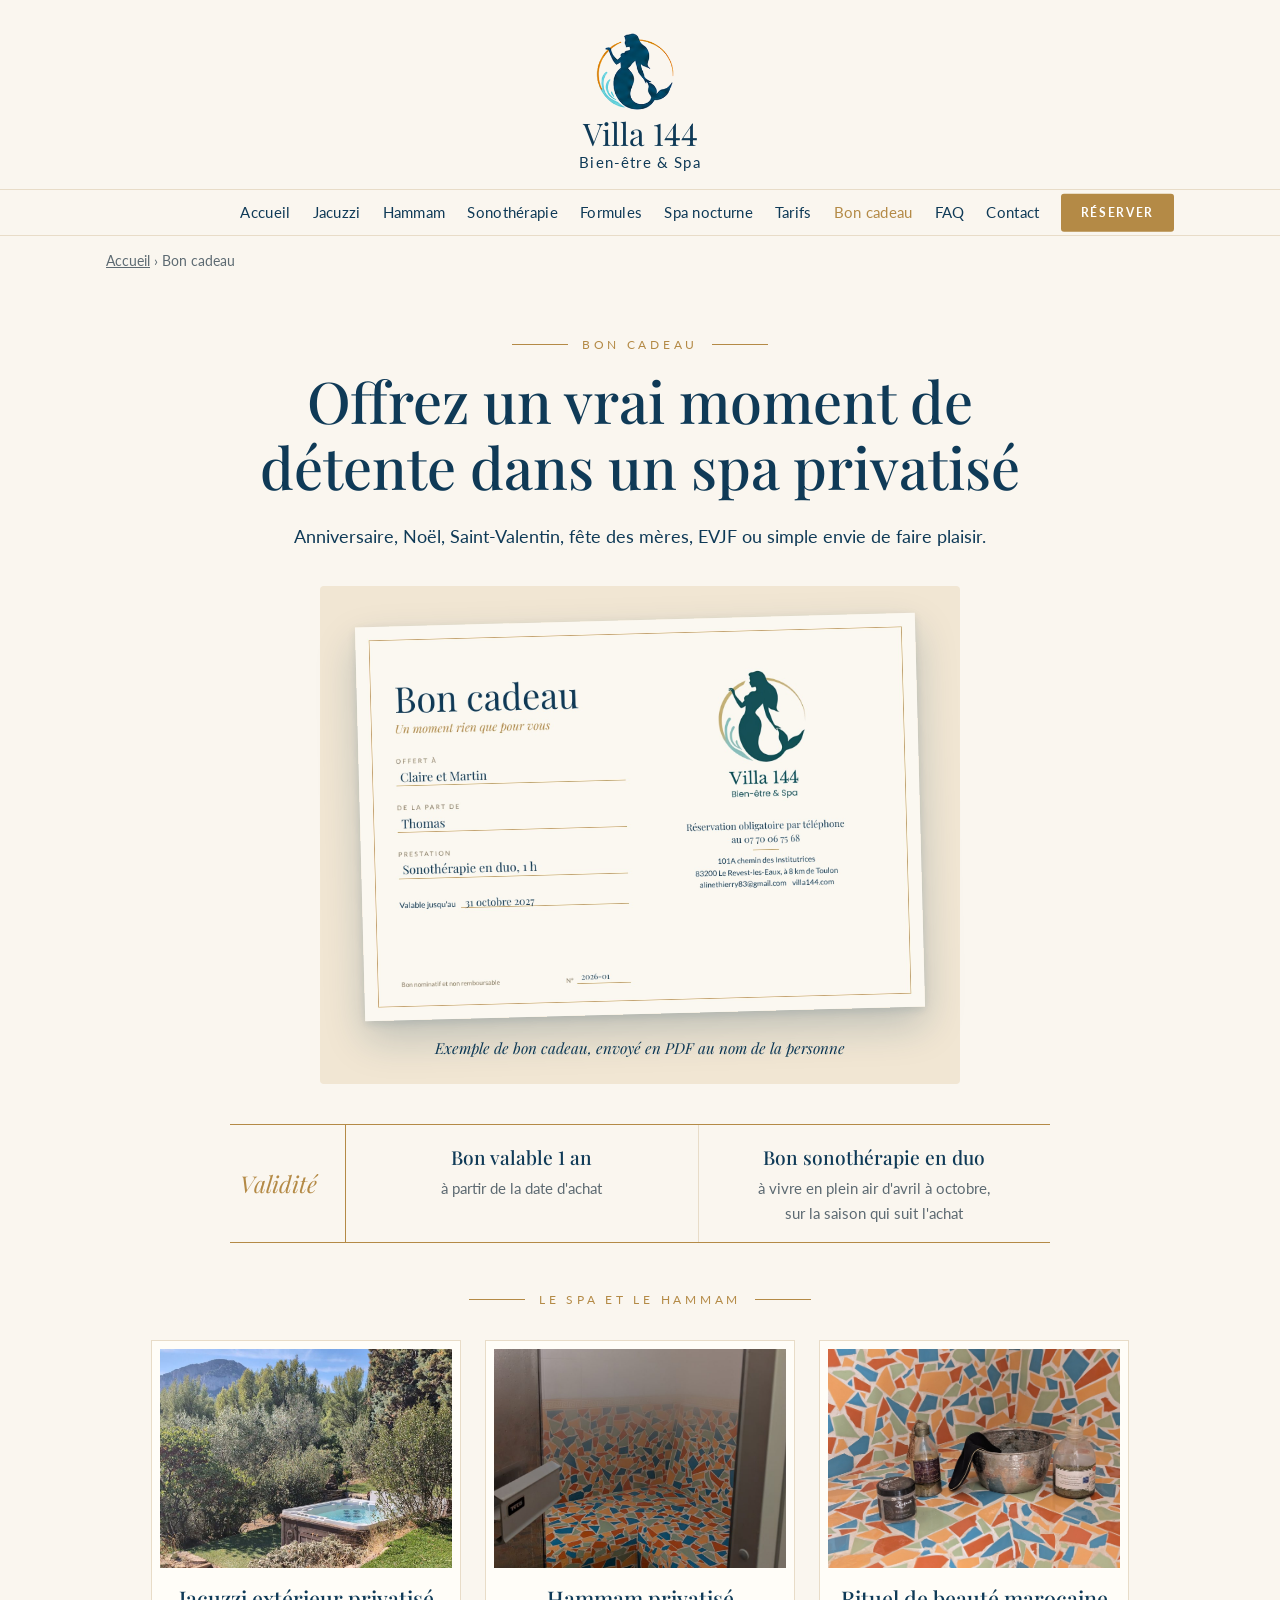
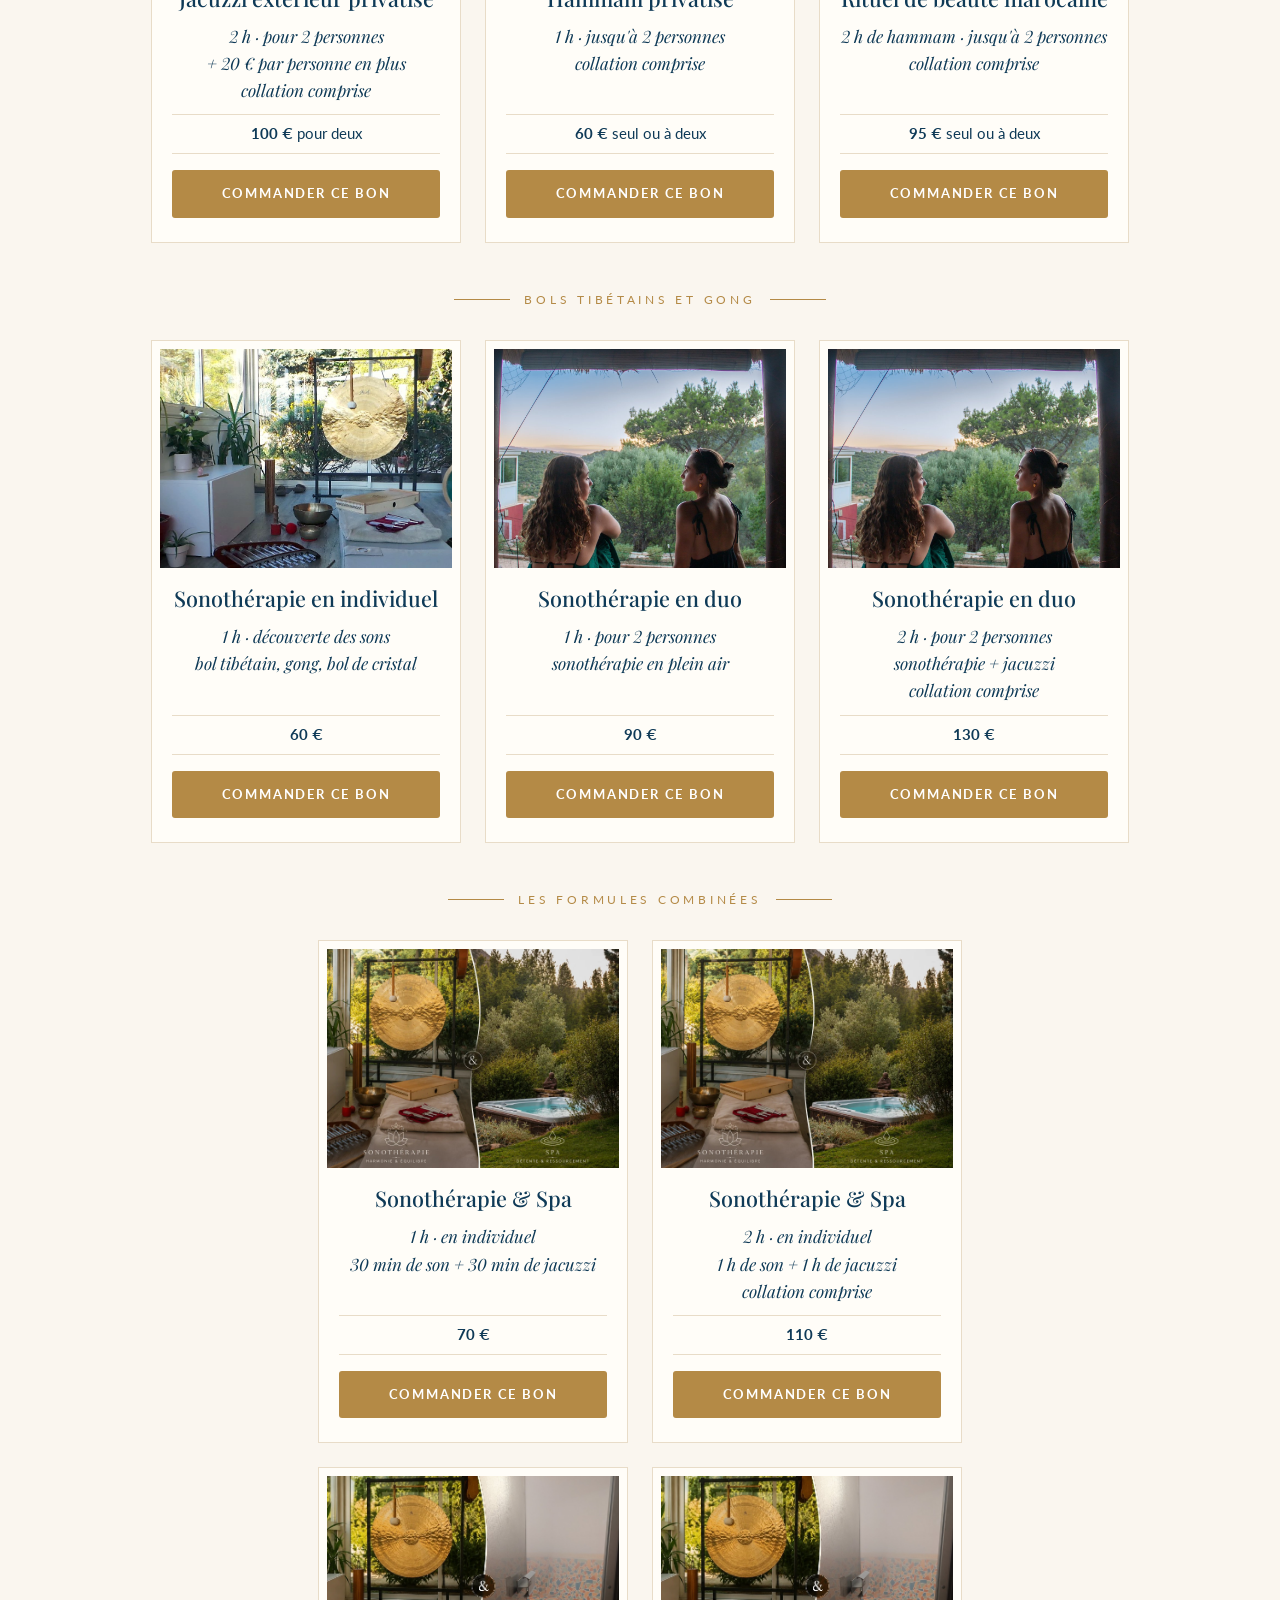
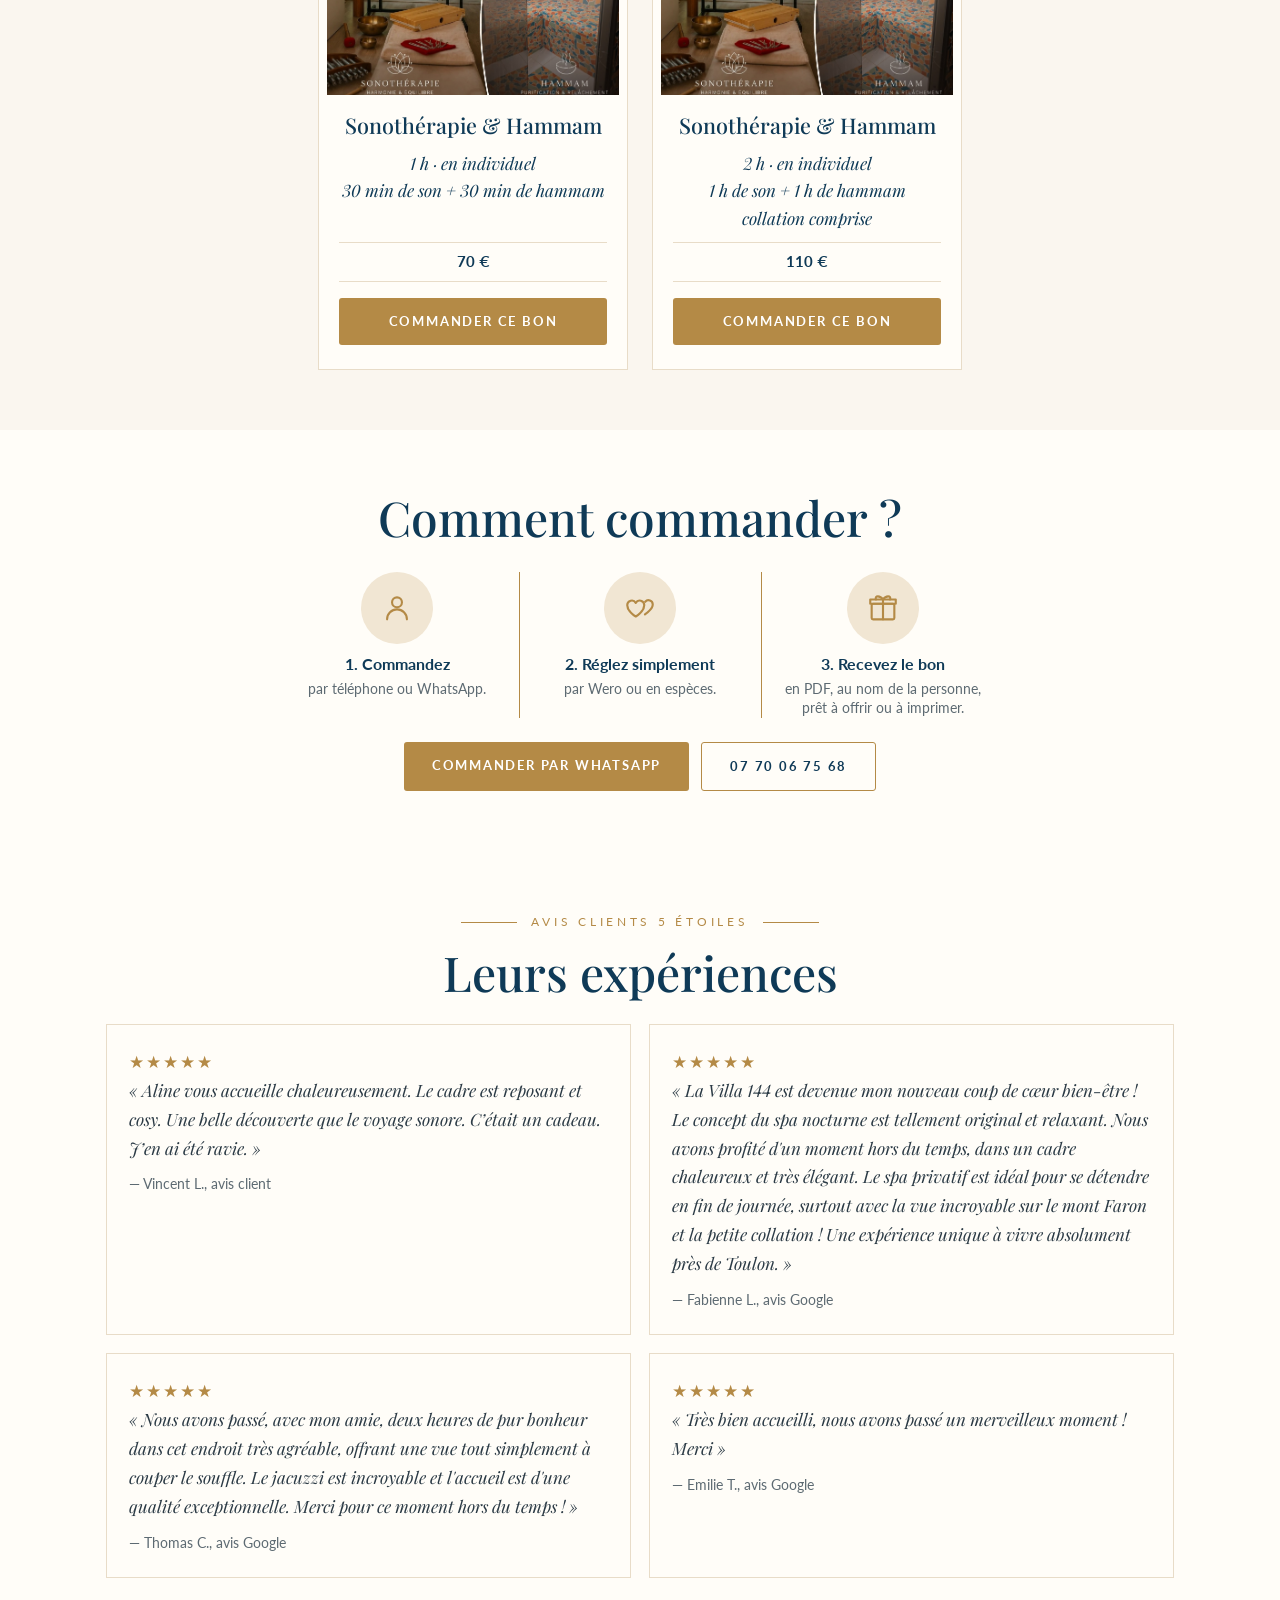
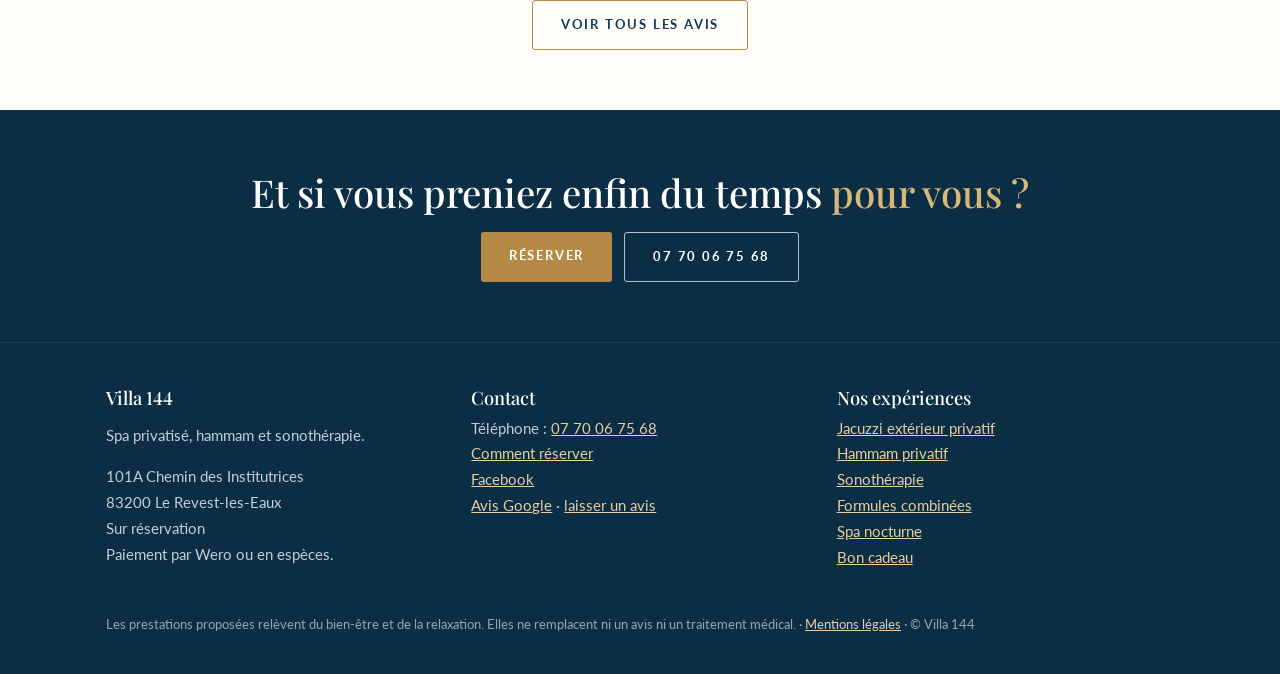
==== commit 9d8d8f0e: "Add files via upload" ====
--- a/bons-cadeaux.html
+++ b/bons-cadeaux.html
@@ -4,13 +4,13 @@
 <meta charset="utf-8">
 <meta name="viewport" content="width=device-width, initial-scale=1">
 <title>Bon cadeau spa privatif, jacuzzi & sonothérapie près de Toulon | Villa 144</title>
-<meta name="description" content="Offrez un bon cadeau Villa 144 près de Toulon : jacuzzi privatisé 100 €, hammam 60 €, rituel de beauté marocaine 85 €, sonothérapie aux bols tibétains 60 €, formules sonothérapie et spa ou hammam 70 € et 90 €, sonothérapie en duo en plein air 90 € et 130 €. Idéal pour un anniversaire, Noël, la fête des mères ou un EVJF.">
+<meta name="description" content="Offrez un bon cadeau Villa 144 près de Toulon : jacuzzi privatisé 100 €, hammam 60 €, rituel de beauté marocaine 95 €, sonothérapie aux bols tibétains 60 €, formules sonothérapie et spa ou hammam 70 € et 110 €, sonothérapie en duo en plein air 90 € et 130 €. Idéal pour un anniversaire, Noël, la fête des mères ou un EVJF.">
 <link rel="canonical" href="https://www.villa144.com/bons-cadeaux.html">
 <meta property="og:type" content="website">
 <meta property="og:locale" content="fr_FR">
 <meta property="og:site_name" content="Villa 144">
 <meta property="og:title" content="Bon cadeau spa privatif, jacuzzi & sonothérapie près de Toulon | Villa 144">
-<meta property="og:description" content="Offrez un bon cadeau Villa 144 près de Toulon : jacuzzi privatisé 100 €, hammam 60 €, rituel de beauté marocaine 85 €, sonothérapie aux bols tibétains 60 €, formules sonothérapie et spa ou hammam 70 € et 90 €, sonothérapie en duo en plein air 90 € et 130 €. Idéal pour un anniversaire, Noël, la fête des mères ou un EVJF.">
+<meta property="og:description" content="Offrez un bon cadeau Villa 144 près de Toulon : jacuzzi privatisé 100 €, hammam 60 €, rituel de beauté marocaine 95 €, sonothérapie aux bols tibétains 60 €, formules sonothérapie et spa ou hammam 70 € et 110 €, sonothérapie en duo en plein air 90 € et 130 €. Idéal pour un anniversaire, Noël, la fête des mères ou un EVJF.">
 <meta property="og:url" content="https://www.villa144.com/bons-cadeaux.html">
 <meta property="og:image" content="https://www.villa144.com/jacuzzi-jardin-revest-les-eaux.jpg">
 <link rel="icon" type="image/png" href="/logo-villa144.png">
@@ -35,7 +35,7 @@
  ],
  "description": "Spa privatisé près de Toulon : jacuzzi extérieur (jusqu'à 4 personnes), hammam (jusqu'à 2 personnes) et sonothérapie au Revest-les-Eaux, dans un jardin avec vue sur le mont Faron.",
  "telephone": "+33770067568",
- "priceRange": "60 € - 100 €",
+ "priceRange": "60 € - 140 €",
  "paymentAccepted": "Wero, Espèces",
  "currenciesAccepted": "EUR",
  "address": {
@@ -162,13 +162,13 @@
     <span class="eyebrow gift-group">Le spa et le hammam</span>
     <div class="gifts">
       <article class="card"><div class="img"><img src="jacuzzi-nature-mont-faron.jpg" alt="Bon cadeau Jacuzzi extérieur privatisé – Villa 144" loading="lazy" width="1500" height="844"></div>
-        <div class="body"><h3>Jacuzzi extérieur privatisé</h3><p class="tag">2 h · jusqu'à 4 personnes<br>collation comprise</p><div class="meta"><b>100 €</b> le groupe</div><a class="btn" href="https://wa.me/33770067568?text=Bonjour%2C%20je%20souhaite%20offrir%20le%20bon%20cadeau%20Villa%20144%20%3A%20Jacuzzi%20ext%C3%A9rieur%20privatis%C3%A9%20%282%20h%2C%20jusqu%27%C3%A0%204%20personnes%2C%20collation%20comprise%29%20%C3%A0%20100%20%E2%82%AC%20le%20groupe.">Commander ce bon</a></div></article>
+        <div class="body"><h3>Jacuzzi extérieur privatisé</h3><p class="tag">2 h · pour 2 personnes<br>+ 20 € par personne en plus<br>collation comprise</p><div class="meta"><b>100 €</b> pour deux</div><a class="btn" href="https://wa.me/33770067568?text=Bonjour%2C%20je%20souhaite%20offrir%20le%20bon%20cadeau%20Villa%20144%20%3A%20Jacuzzi%20ext%C3%A9rieur%20privatis%C3%A9%20%282%20h%2C%20pour%202%20personnes%2C%20%2B%2020%20%E2%82%AC%20par%20personne%20en%20plus%2C%20collation%20comprise%29%20%C3%A0%20100%20%E2%82%AC%20pour%20deux.">Commander ce bon</a></div></article>
 <article class="card"><div class="img"><img src="hammam-banc-mosaique-net.jpg" alt="Bon cadeau Hammam privatisé – Villa 144" loading="lazy" width="900" height="1200"></div>
         <div class="body"><h3>Hammam privatisé</h3><p class="tag">1 h · jusqu'à 2 personnes<br>collation comprise</p><div class="meta"><b>60 €</b> seul ou à deux</div><a class="btn" href="https://wa.me/33770067568?text=Bonjour%2C%20je%20souhaite%20offrir%20le%20bon%20cadeau%20Villa%20144%20%3A%20Hammam%20privatis%C3%A9%20%281%20h%2C%20jusqu%27%C3%A0%202%20personnes%2C%20collation%20comprise%29%20%C3%A0%2060%20%E2%82%AC%20seul%20ou%20%C3%A0%20deux.">Commander ce bon</a></div></article>
 <article class="card"><div class="img"><img src="hammam-rituel-beaute-mosaique.jpg" alt="Bon cadeau Rituel de beauté marocaine : savon noir, gant kessa et huile d’argan sur la mosaïque du hammam – Villa 144" loading="lazy" width="1400" height="1054"></div>
-        <div class="body"><h3>Rituel de beauté marocaine</h3><p class="tag">2 h de hammam · jusqu'à 2 personnes<br>collation comprise</p><div class="meta"><b>85 €</b> seul ou à deux</div><a class="btn" href="https://wa.me/33770067568?text=Bonjour%2C%20je%20souhaite%20offrir%20le%20bon%20cadeau%20Villa%20144%20%3A%20Rituel%20de%20beaut%C3%A9%20marocaine%20%282%20h%20de%20hammam%2C%20jusqu%27%C3%A0%202%20personnes%2C%20collation%20comprise%29%20%C3%A0%2085%20%E2%82%AC%20seul%20ou%20%C3%A0%20deux.">Commander ce bon</a></div></article>
-    </div>
-    <span class="eyebrow gift-group" id="sonotherapie">La sonothérapie, bols tibétains et gong</span>
+        <div class="body"><h3>Rituel de beauté marocaine</h3><p class="tag">2 h de hammam · jusqu'à 2 personnes<br>collation comprise</p><div class="meta"><b>95 €</b> seul ou à deux</div><a class="btn" href="https://wa.me/33770067568?text=Bonjour%2C%20je%20souhaite%20offrir%20le%20bon%20cadeau%20Villa%20144%20%3A%20Rituel%20de%20beaut%C3%A9%20marocaine%20%282%20h%20de%20hammam%2C%20jusqu%27%C3%A0%202%20personnes%2C%20collation%20comprise%29%20%C3%A0%2095%20%E2%82%AC%20seul%20ou%20%C3%A0%20deux.">Commander ce bon</a></div></article>
+    </div>
+    <span class="eyebrow gift-group" id="sonotherapie">Bols tibétains et gong</span>
     <div class="gifts">
       <article class="card"><div class="img"><img src="sonotherapie-instruments-gong-bols-toulon.jpg" alt="Bon cadeau Sonothérapie en individuel, bols tibétains et gong – Villa 144" loading="lazy" width="995" height="584"></div>
         <div class="body"><h3>Sonothérapie en individuel</h3><p class="tag">1 h · découverte des sons<br>bol tibétain, gong, bol de cristal</p><div class="meta"><b>60 €</b></div><a class="btn" href="https://wa.me/33770067568?text=Bonjour%2C%20je%20souhaite%20offrir%20le%20bon%20cadeau%20Villa%20144%20%3A%20Sonoth%C3%A9rapie%20en%20individuel%20%281%20h%2C%20d%C3%A9couverte%20des%20sons%2C%20bol%20tib%C3%A9tain%2C%20gong%2C%20bol%20de%20cristal%29%20%C3%A0%2060%20%E2%82%AC.">Commander ce bon</a></div></article>
@@ -182,11 +182,11 @@
       <article class="card"><div class="img"><img src="formule-sonotherapie-spa.jpg" alt="Bon cadeau Sonothérapie &amp; Spa – Villa 144" loading="lazy" width="1536" height="1024"></div>
         <div class="body"><h3>Sonothérapie &amp; Spa</h3><p class="tag">1 h · en individuel<br>30 min de son + 30 min de jacuzzi</p><div class="meta"><b>70 €</b></div><a class="btn" href="https://wa.me/33770067568?text=Bonjour%2C%20je%20souhaite%20offrir%20le%20bon%20cadeau%20Villa%20144%20%3A%20Sonoth%C3%A9rapie%20%26%20Spa%20%281%20h%2C%20en%20individuel%2C%2030%20min%20de%20son%20%2B%2030%20min%20de%20jacuzzi%29%20%C3%A0%2070%20%E2%82%AC.">Commander ce bon</a></div></article>
 <article class="card"><div class="img"><img src="formule-sonotherapie-spa.jpg" alt="Bon cadeau Sonothérapie &amp; Spa – Villa 144" loading="lazy" width="1536" height="1024"></div>
-        <div class="body"><h3>Sonothérapie &amp; Spa</h3><p class="tag">2 h · en individuel<br>1 h de son + 1 h de jacuzzi<br>collation comprise</p><div class="meta"><b>90 €</b></div><a class="btn" href="https://wa.me/33770067568?text=Bonjour%2C%20je%20souhaite%20offrir%20le%20bon%20cadeau%20Villa%20144%20%3A%20Sonoth%C3%A9rapie%20%26%20Spa%20%282%20h%2C%20en%20individuel%2C%201%20h%20de%20son%20%2B%201%20h%20de%20jacuzzi%2C%20collation%20comprise%29%20%C3%A0%2090%20%E2%82%AC.">Commander ce bon</a></div></article>
+        <div class="body"><h3>Sonothérapie &amp; Spa</h3><p class="tag">2 h · en individuel<br>1 h de son + 1 h de jacuzzi<br>collation comprise</p><div class="meta"><b>110 €</b></div><a class="btn" href="https://wa.me/33770067568?text=Bonjour%2C%20je%20souhaite%20offrir%20le%20bon%20cadeau%20Villa%20144%20%3A%20Sonoth%C3%A9rapie%20%26%20Spa%20%282%20h%2C%20en%20individuel%2C%201%20h%20de%20son%20%2B%201%20h%20de%20jacuzzi%2C%20collation%20comprise%29%20%C3%A0%20110%20%E2%82%AC.">Commander ce bon</a></div></article>
 <article class="card"><div class="img"><img src="formule-sonotherapie-hammam-v2.jpg" alt="Bon cadeau Sonothérapie &amp; Hammam – Villa 144" loading="lazy" width="1282" height="1024"></div>
         <div class="body"><h3>Sonothérapie &amp; Hammam</h3><p class="tag">1 h · en individuel<br>30 min de son + 30 min de hammam</p><div class="meta"><b>70 €</b></div><a class="btn" href="https://wa.me/33770067568?text=Bonjour%2C%20je%20souhaite%20offrir%20le%20bon%20cadeau%20Villa%20144%20%3A%20Sonoth%C3%A9rapie%20%26%20Hammam%20%281%20h%2C%20en%20individuel%2C%2030%20min%20de%20son%20%2B%2030%20min%20de%20hammam%29%20%C3%A0%2070%20%E2%82%AC.">Commander ce bon</a></div></article>
 <article class="card"><div class="img"><img src="formule-sonotherapie-hammam-v2.jpg" alt="Bon cadeau Sonothérapie &amp; Hammam – Villa 144" loading="lazy" width="1282" height="1024"></div>
-        <div class="body"><h3>Sonothérapie &amp; Hammam</h3><p class="tag">2 h · en individuel<br>1 h de son + 1 h de hammam<br>collation comprise</p><div class="meta"><b>90 €</b></div><a class="btn" href="https://wa.me/33770067568?text=Bonjour%2C%20je%20souhaite%20offrir%20le%20bon%20cadeau%20Villa%20144%20%3A%20Sonoth%C3%A9rapie%20%26%20Hammam%20%282%20h%2C%20en%20individuel%2C%201%20h%20de%20son%20%2B%201%20h%20de%20hammam%2C%20collation%20comprise%29%20%C3%A0%2090%20%E2%82%AC.">Commander ce bon</a></div></article>
+        <div class="body"><h3>Sonothérapie &amp; Hammam</h3><p class="tag">2 h · en individuel<br>1 h de son + 1 h de hammam<br>collation comprise</p><div class="meta"><b>110 €</b></div><a class="btn" href="https://wa.me/33770067568?text=Bonjour%2C%20je%20souhaite%20offrir%20le%20bon%20cadeau%20Villa%20144%20%3A%20Sonoth%C3%A9rapie%20%26%20Hammam%20%282%20h%2C%20en%20individuel%2C%201%20h%20de%20son%20%2B%201%20h%20de%20hammam%2C%20collation%20comprise%29%20%C3%A0%20110%20%E2%82%AC.">Commander ce bon</a></div></article>
     </div>
   </div>
 </section>
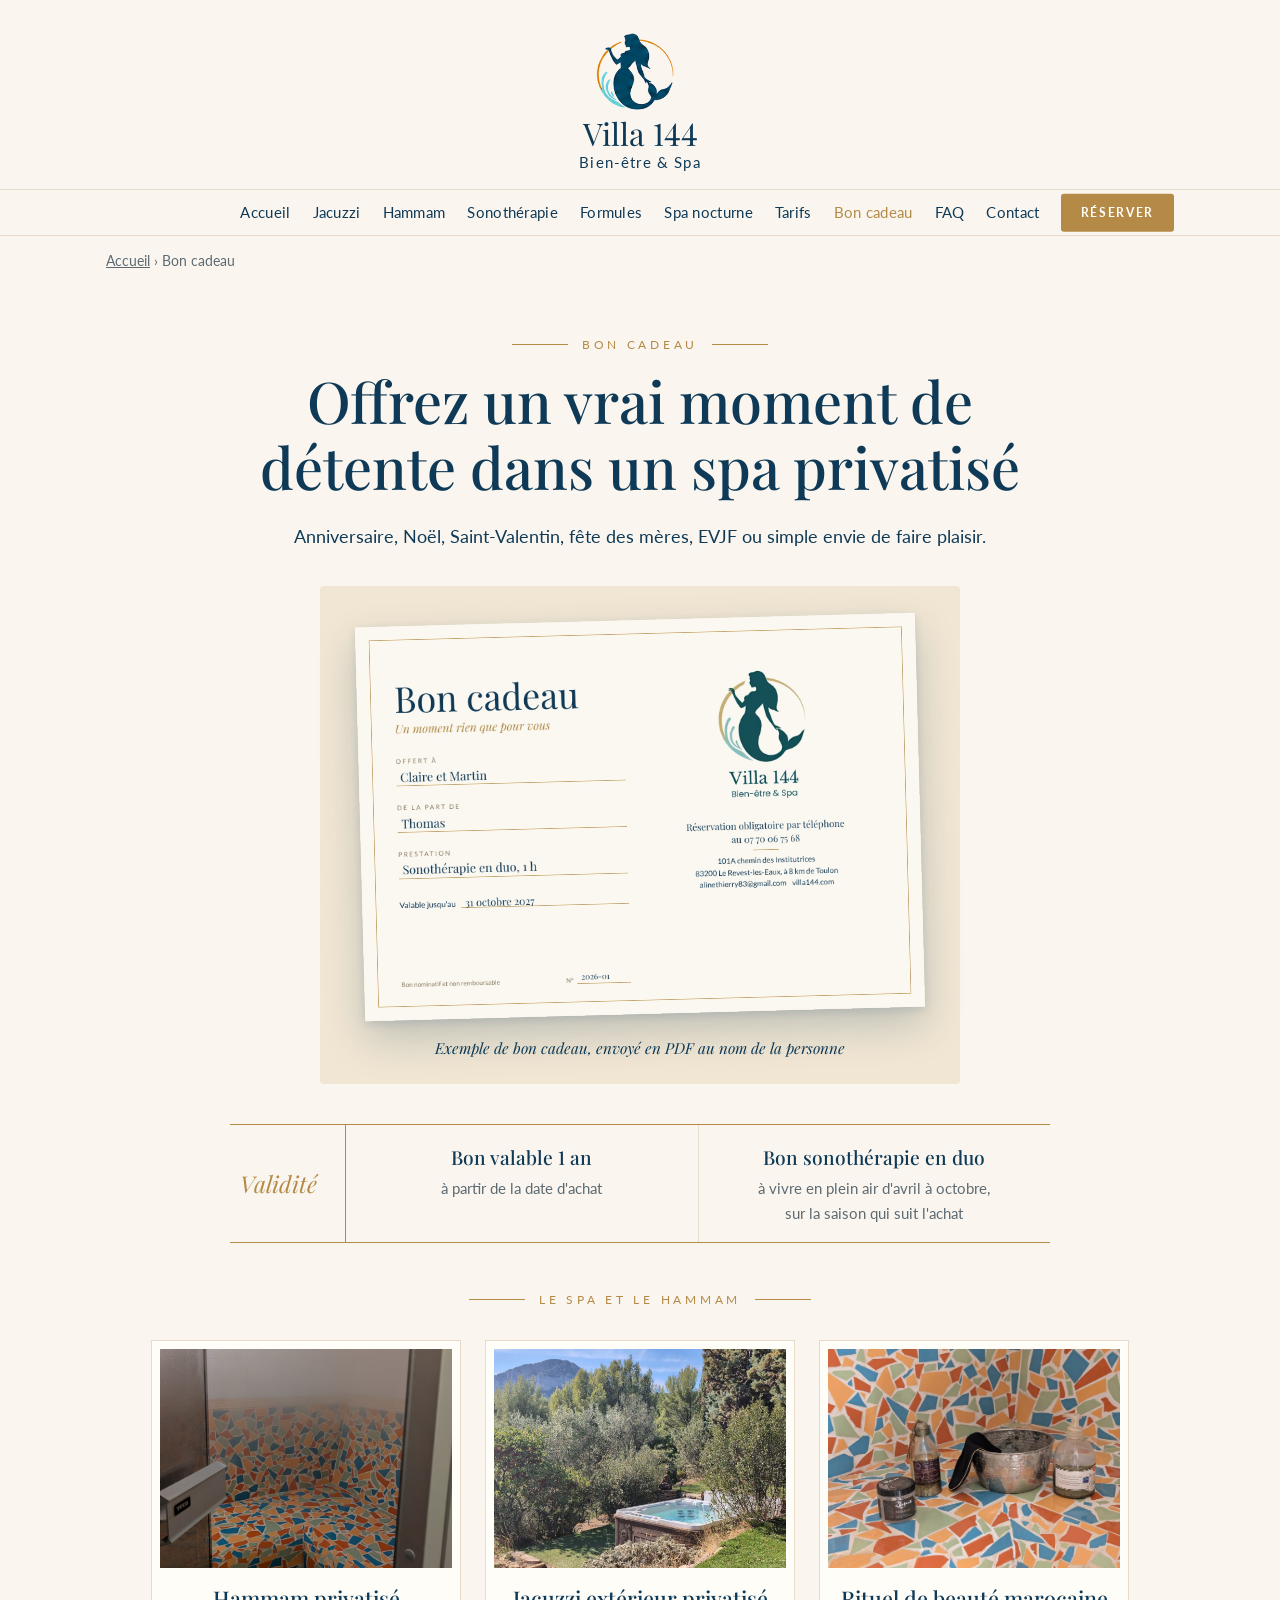
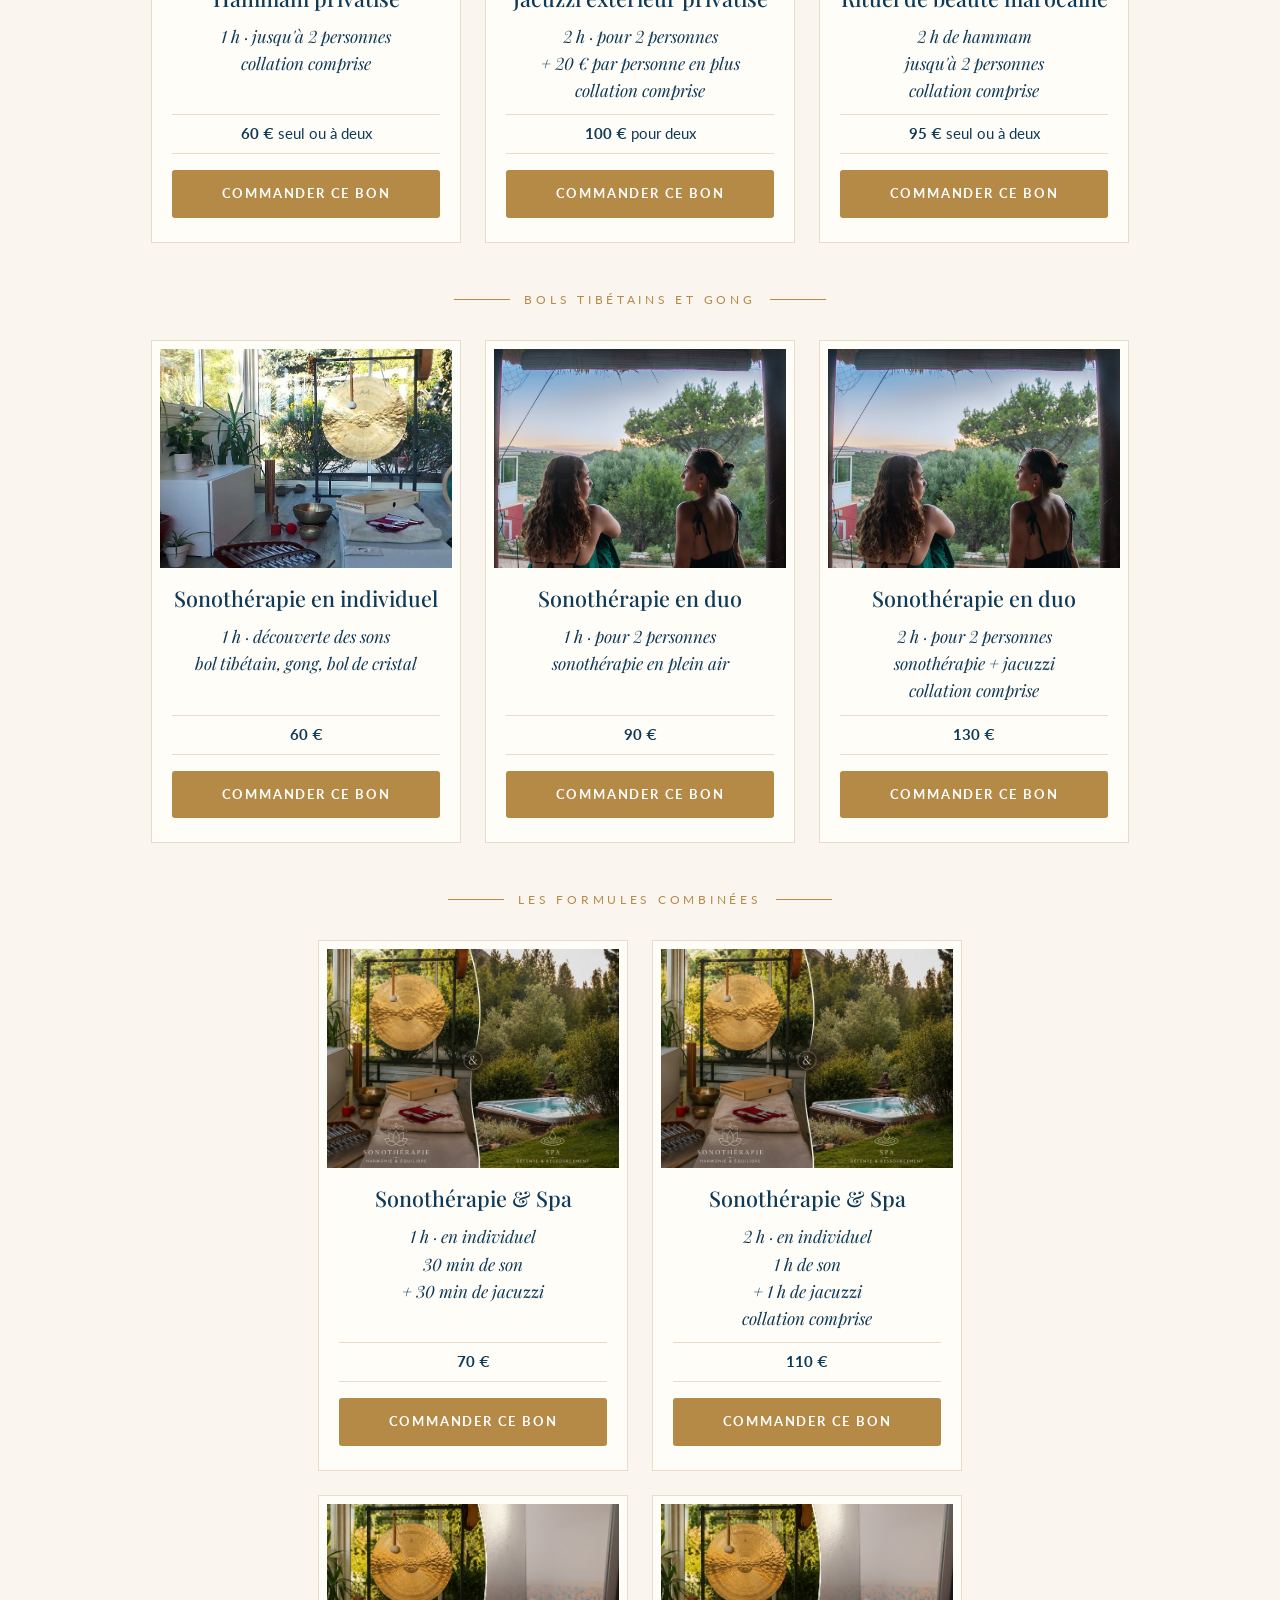
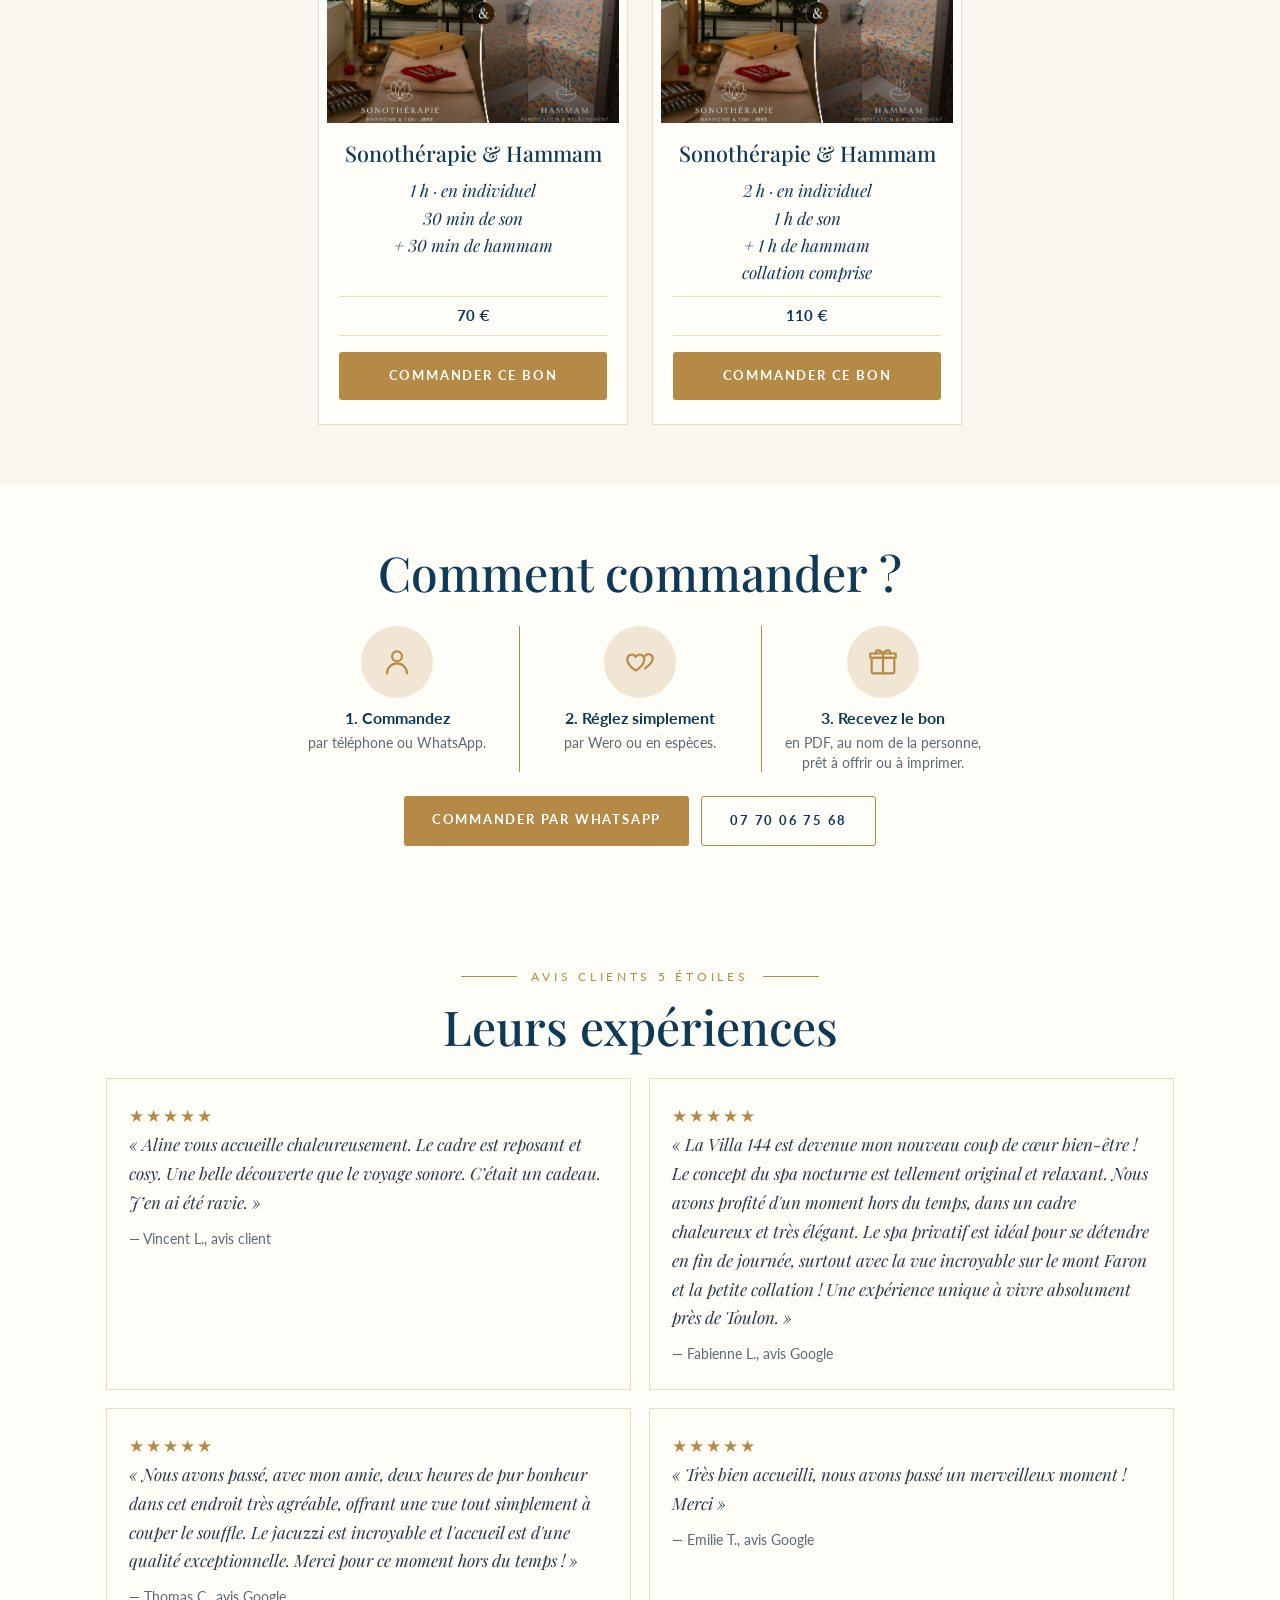
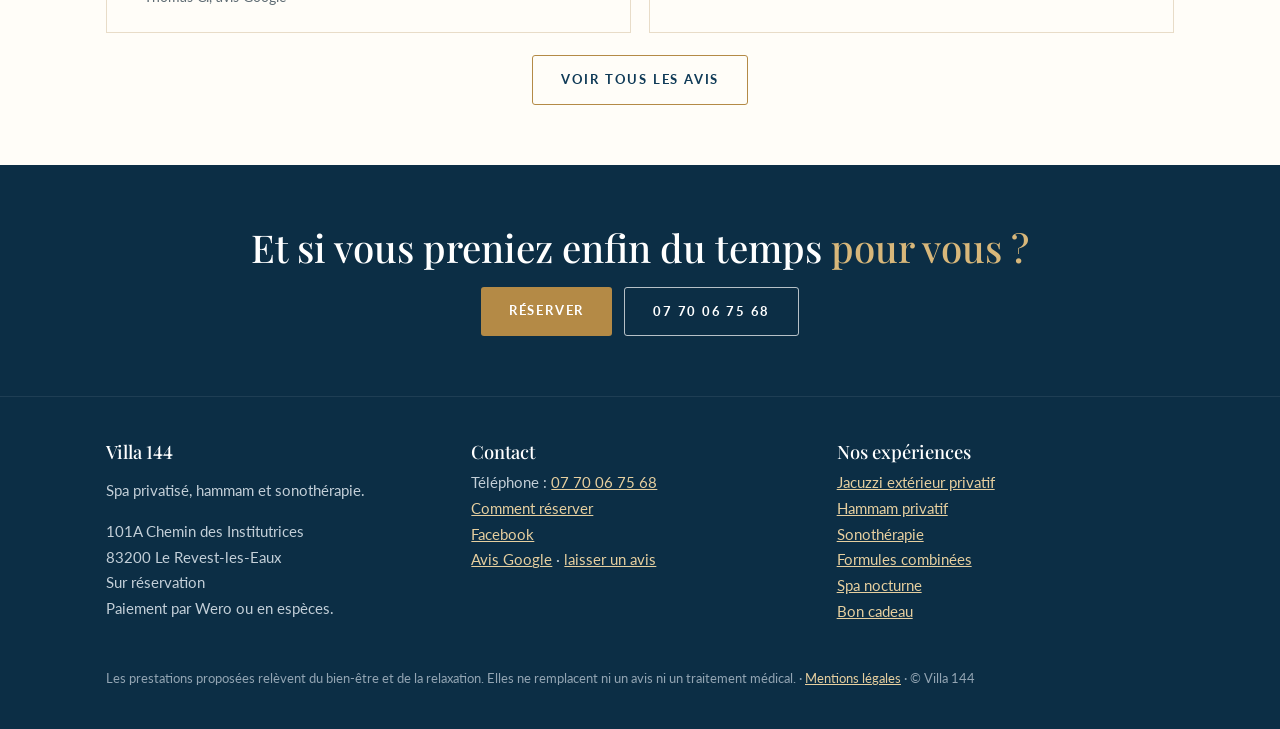
==== commit 74908ef3: "Add files via upload" ====
--- a/bons-cadeaux.html
+++ b/bons-cadeaux.html
@@ -18,6 +18,12 @@
 <link rel="preconnect" href="https://fonts.gstatic.com" crossorigin>
 <link href="https://fonts.googleapis.com/css2?family=Lato:wght@400;700&family=Playfair+Display:ital,wght@0,500;1,500&display=swap" rel="stylesheet">
 <link rel="stylesheet" href="/style.css?v=5">
+<style>
+/* z plus lisibles en italique : seuls les z et Z viennent d'une autre police */
+@font-face{font-family:"Z Villa";font-style:italic;font-weight:500;src:url(/villa-z-italique-v1.woff2) format("woff2");unicode-range:U+7A,U+5A}
+@font-face{font-family:"Z Villa";font-style:normal;font-weight:500;src:url(/villa-z-droit-v1.woff2) format("woff2");unicode-range:U+7A,U+5A}
+:root{--serif:"Z Villa","Playfair Display",Georgia,"Times New Roman",serif}
+</style>
 <script type="application/ld+json">
 {
  "@type": "DaySpa",
@@ -161,12 +167,12 @@
     </div>
     <span class="eyebrow gift-group">Le spa et le hammam</span>
     <div class="gifts">
-      <article class="card"><div class="img"><img src="jacuzzi-nature-mont-faron.jpg" alt="Bon cadeau Jacuzzi extérieur privatisé – Villa 144" loading="lazy" width="1500" height="844"></div>
+      <article class="card"><div class="img"><img src="hammam-banc-mosaique-net.jpg" alt="Bon cadeau Hammam privatisé – Villa 144" loading="lazy" width="900" height="1200"></div>
+        <div class="body"><h3>Hammam privatisé</h3><p class="tag">1 h · jusqu'à 2 personnes<br>collation comprise</p><div class="meta"><b>60 €</b> seul ou à deux</div><a class="btn" href="https://wa.me/33770067568?text=Bonjour%2C%20je%20souhaite%20offrir%20le%20bon%20cadeau%20Villa%20144%20%3A%20Hammam%20privatis%C3%A9%20%281%20h%2C%20jusqu%27%C3%A0%202%20personnes%2C%20collation%20comprise%29%20%C3%A0%2060%20%E2%82%AC%20seul%20ou%20%C3%A0%20deux.">Commander ce bon</a></div></article>
+<article class="card"><div class="img"><img src="jacuzzi-nature-mont-faron.jpg" alt="Bon cadeau Jacuzzi extérieur privatisé – Villa 144" loading="lazy" width="1500" height="844"></div>
         <div class="body"><h3>Jacuzzi extérieur privatisé</h3><p class="tag">2 h · pour 2 personnes<br>+ 20 € par personne en plus<br>collation comprise</p><div class="meta"><b>100 €</b> pour deux</div><a class="btn" href="https://wa.me/33770067568?text=Bonjour%2C%20je%20souhaite%20offrir%20le%20bon%20cadeau%20Villa%20144%20%3A%20Jacuzzi%20ext%C3%A9rieur%20privatis%C3%A9%20%282%20h%2C%20pour%202%20personnes%2C%20%2B%2020%20%E2%82%AC%20par%20personne%20en%20plus%2C%20collation%20comprise%29%20%C3%A0%20100%20%E2%82%AC%20pour%20deux.">Commander ce bon</a></div></article>
-<article class="card"><div class="img"><img src="hammam-banc-mosaique-net.jpg" alt="Bon cadeau Hammam privatisé – Villa 144" loading="lazy" width="900" height="1200"></div>
-        <div class="body"><h3>Hammam privatisé</h3><p class="tag">1 h · jusqu'à 2 personnes<br>collation comprise</p><div class="meta"><b>60 €</b> seul ou à deux</div><a class="btn" href="https://wa.me/33770067568?text=Bonjour%2C%20je%20souhaite%20offrir%20le%20bon%20cadeau%20Villa%20144%20%3A%20Hammam%20privatis%C3%A9%20%281%20h%2C%20jusqu%27%C3%A0%202%20personnes%2C%20collation%20comprise%29%20%C3%A0%2060%20%E2%82%AC%20seul%20ou%20%C3%A0%20deux.">Commander ce bon</a></div></article>
 <article class="card"><div class="img"><img src="hammam-rituel-beaute-mosaique.jpg" alt="Bon cadeau Rituel de beauté marocaine : savon noir, gant kessa et huile d’argan sur la mosaïque du hammam – Villa 144" loading="lazy" width="1400" height="1054"></div>
-        <div class="body"><h3>Rituel de beauté marocaine</h3><p class="tag">2 h de hammam · jusqu'à 2 personnes<br>collation comprise</p><div class="meta"><b>95 €</b> seul ou à deux</div><a class="btn" href="https://wa.me/33770067568?text=Bonjour%2C%20je%20souhaite%20offrir%20le%20bon%20cadeau%20Villa%20144%20%3A%20Rituel%20de%20beaut%C3%A9%20marocaine%20%282%20h%20de%20hammam%2C%20jusqu%27%C3%A0%202%20personnes%2C%20collation%20comprise%29%20%C3%A0%2095%20%E2%82%AC%20seul%20ou%20%C3%A0%20deux.">Commander ce bon</a></div></article>
+        <div class="body"><h3>Rituel de beauté marocaine</h3><p class="tag">2 h de hammam<br>jusqu'à 2 personnes<br>collation comprise</p><div class="meta"><b>95 €</b> seul ou à deux</div><a class="btn" href="https://wa.me/33770067568?text=Bonjour%2C%20je%20souhaite%20offrir%20le%20bon%20cadeau%20Villa%20144%20%3A%20Rituel%20de%20beaut%C3%A9%20marocaine%20%282%20h%20de%20hammam%2C%20jusqu%27%C3%A0%202%20personnes%2C%20collation%20comprise%29%20%C3%A0%2095%20%E2%82%AC%20seul%20ou%20%C3%A0%20deux.">Commander ce bon</a></div></article>
     </div>
     <span class="eyebrow gift-group" id="sonotherapie">Bols tibétains et gong</span>
     <div class="gifts">
@@ -180,13 +186,13 @@
     <span class="eyebrow gift-group">Les formules combinées</span>
     <div class="gifts" style="max-width:700px;margin-left:auto;margin-right:auto">
       <article class="card"><div class="img"><img src="formule-sonotherapie-spa.jpg" alt="Bon cadeau Sonothérapie &amp; Spa – Villa 144" loading="lazy" width="1536" height="1024"></div>
-        <div class="body"><h3>Sonothérapie &amp; Spa</h3><p class="tag">1 h · en individuel<br>30 min de son + 30 min de jacuzzi</p><div class="meta"><b>70 €</b></div><a class="btn" href="https://wa.me/33770067568?text=Bonjour%2C%20je%20souhaite%20offrir%20le%20bon%20cadeau%20Villa%20144%20%3A%20Sonoth%C3%A9rapie%20%26%20Spa%20%281%20h%2C%20en%20individuel%2C%2030%20min%20de%20son%20%2B%2030%20min%20de%20jacuzzi%29%20%C3%A0%2070%20%E2%82%AC.">Commander ce bon</a></div></article>
+        <div class="body"><h3>Sonothérapie &amp; Spa</h3><p class="tag">1 h · en individuel<br>30 min de son<br>+ 30 min de jacuzzi</p><div class="meta"><b>70 €</b></div><a class="btn" href="https://wa.me/33770067568?text=Bonjour%2C%20je%20souhaite%20offrir%20le%20bon%20cadeau%20Villa%20144%20%3A%20Sonoth%C3%A9rapie%20%26%20Spa%20%281%20h%2C%20en%20individuel%2C%2030%20min%20de%20son%20%2B%2030%20min%20de%20jacuzzi%29%20%C3%A0%2070%20%E2%82%AC.">Commander ce bon</a></div></article>
 <article class="card"><div class="img"><img src="formule-sonotherapie-spa.jpg" alt="Bon cadeau Sonothérapie &amp; Spa – Villa 144" loading="lazy" width="1536" height="1024"></div>
-        <div class="body"><h3>Sonothérapie &amp; Spa</h3><p class="tag">2 h · en individuel<br>1 h de son + 1 h de jacuzzi<br>collation comprise</p><div class="meta"><b>110 €</b></div><a class="btn" href="https://wa.me/33770067568?text=Bonjour%2C%20je%20souhaite%20offrir%20le%20bon%20cadeau%20Villa%20144%20%3A%20Sonoth%C3%A9rapie%20%26%20Spa%20%282%20h%2C%20en%20individuel%2C%201%20h%20de%20son%20%2B%201%20h%20de%20jacuzzi%2C%20collation%20comprise%29%20%C3%A0%20110%20%E2%82%AC.">Commander ce bon</a></div></article>
+        <div class="body"><h3>Sonothérapie &amp; Spa</h3><p class="tag">2 h · en individuel<br>1 h de son<br>+ 1 h de jacuzzi<br>collation comprise</p><div class="meta"><b>110 €</b></div><a class="btn" href="https://wa.me/33770067568?text=Bonjour%2C%20je%20souhaite%20offrir%20le%20bon%20cadeau%20Villa%20144%20%3A%20Sonoth%C3%A9rapie%20%26%20Spa%20%282%20h%2C%20en%20individuel%2C%201%20h%20de%20son%20%2B%201%20h%20de%20jacuzzi%2C%20collation%20comprise%29%20%C3%A0%20110%20%E2%82%AC.">Commander ce bon</a></div></article>
 <article class="card"><div class="img"><img src="formule-sonotherapie-hammam-v2.jpg" alt="Bon cadeau Sonothérapie &amp; Hammam – Villa 144" loading="lazy" width="1282" height="1024"></div>
-        <div class="body"><h3>Sonothérapie &amp; Hammam</h3><p class="tag">1 h · en individuel<br>30 min de son + 30 min de hammam</p><div class="meta"><b>70 €</b></div><a class="btn" href="https://wa.me/33770067568?text=Bonjour%2C%20je%20souhaite%20offrir%20le%20bon%20cadeau%20Villa%20144%20%3A%20Sonoth%C3%A9rapie%20%26%20Hammam%20%281%20h%2C%20en%20individuel%2C%2030%20min%20de%20son%20%2B%2030%20min%20de%20hammam%29%20%C3%A0%2070%20%E2%82%AC.">Commander ce bon</a></div></article>
+        <div class="body"><h3>Sonothérapie &amp; Hammam</h3><p class="tag">1 h · en individuel<br>30 min de son<br>+ 30 min de hammam</p><div class="meta"><b>70 €</b></div><a class="btn" href="https://wa.me/33770067568?text=Bonjour%2C%20je%20souhaite%20offrir%20le%20bon%20cadeau%20Villa%20144%20%3A%20Sonoth%C3%A9rapie%20%26%20Hammam%20%281%20h%2C%20en%20individuel%2C%2030%20min%20de%20son%20%2B%2030%20min%20de%20hammam%29%20%C3%A0%2070%20%E2%82%AC.">Commander ce bon</a></div></article>
 <article class="card"><div class="img"><img src="formule-sonotherapie-hammam-v2.jpg" alt="Bon cadeau Sonothérapie &amp; Hammam – Villa 144" loading="lazy" width="1282" height="1024"></div>
-        <div class="body"><h3>Sonothérapie &amp; Hammam</h3><p class="tag">2 h · en individuel<br>1 h de son + 1 h de hammam<br>collation comprise</p><div class="meta"><b>110 €</b></div><a class="btn" href="https://wa.me/33770067568?text=Bonjour%2C%20je%20souhaite%20offrir%20le%20bon%20cadeau%20Villa%20144%20%3A%20Sonoth%C3%A9rapie%20%26%20Hammam%20%282%20h%2C%20en%20individuel%2C%201%20h%20de%20son%20%2B%201%20h%20de%20hammam%2C%20collation%20comprise%29%20%C3%A0%20110%20%E2%82%AC.">Commander ce bon</a></div></article>
+        <div class="body"><h3>Sonothérapie &amp; Hammam</h3><p class="tag">2 h · en individuel<br>1 h de son<br>+ 1 h de hammam<br>collation comprise</p><div class="meta"><b>110 €</b></div><a class="btn" href="https://wa.me/33770067568?text=Bonjour%2C%20je%20souhaite%20offrir%20le%20bon%20cadeau%20Villa%20144%20%3A%20Sonoth%C3%A9rapie%20%26%20Hammam%20%282%20h%2C%20en%20individuel%2C%201%20h%20de%20son%20%2B%201%20h%20de%20hammam%2C%20collation%20comprise%29%20%C3%A0%20110%20%E2%82%AC.">Commander ce bon</a></div></article>
     </div>
   </div>
 </section>
